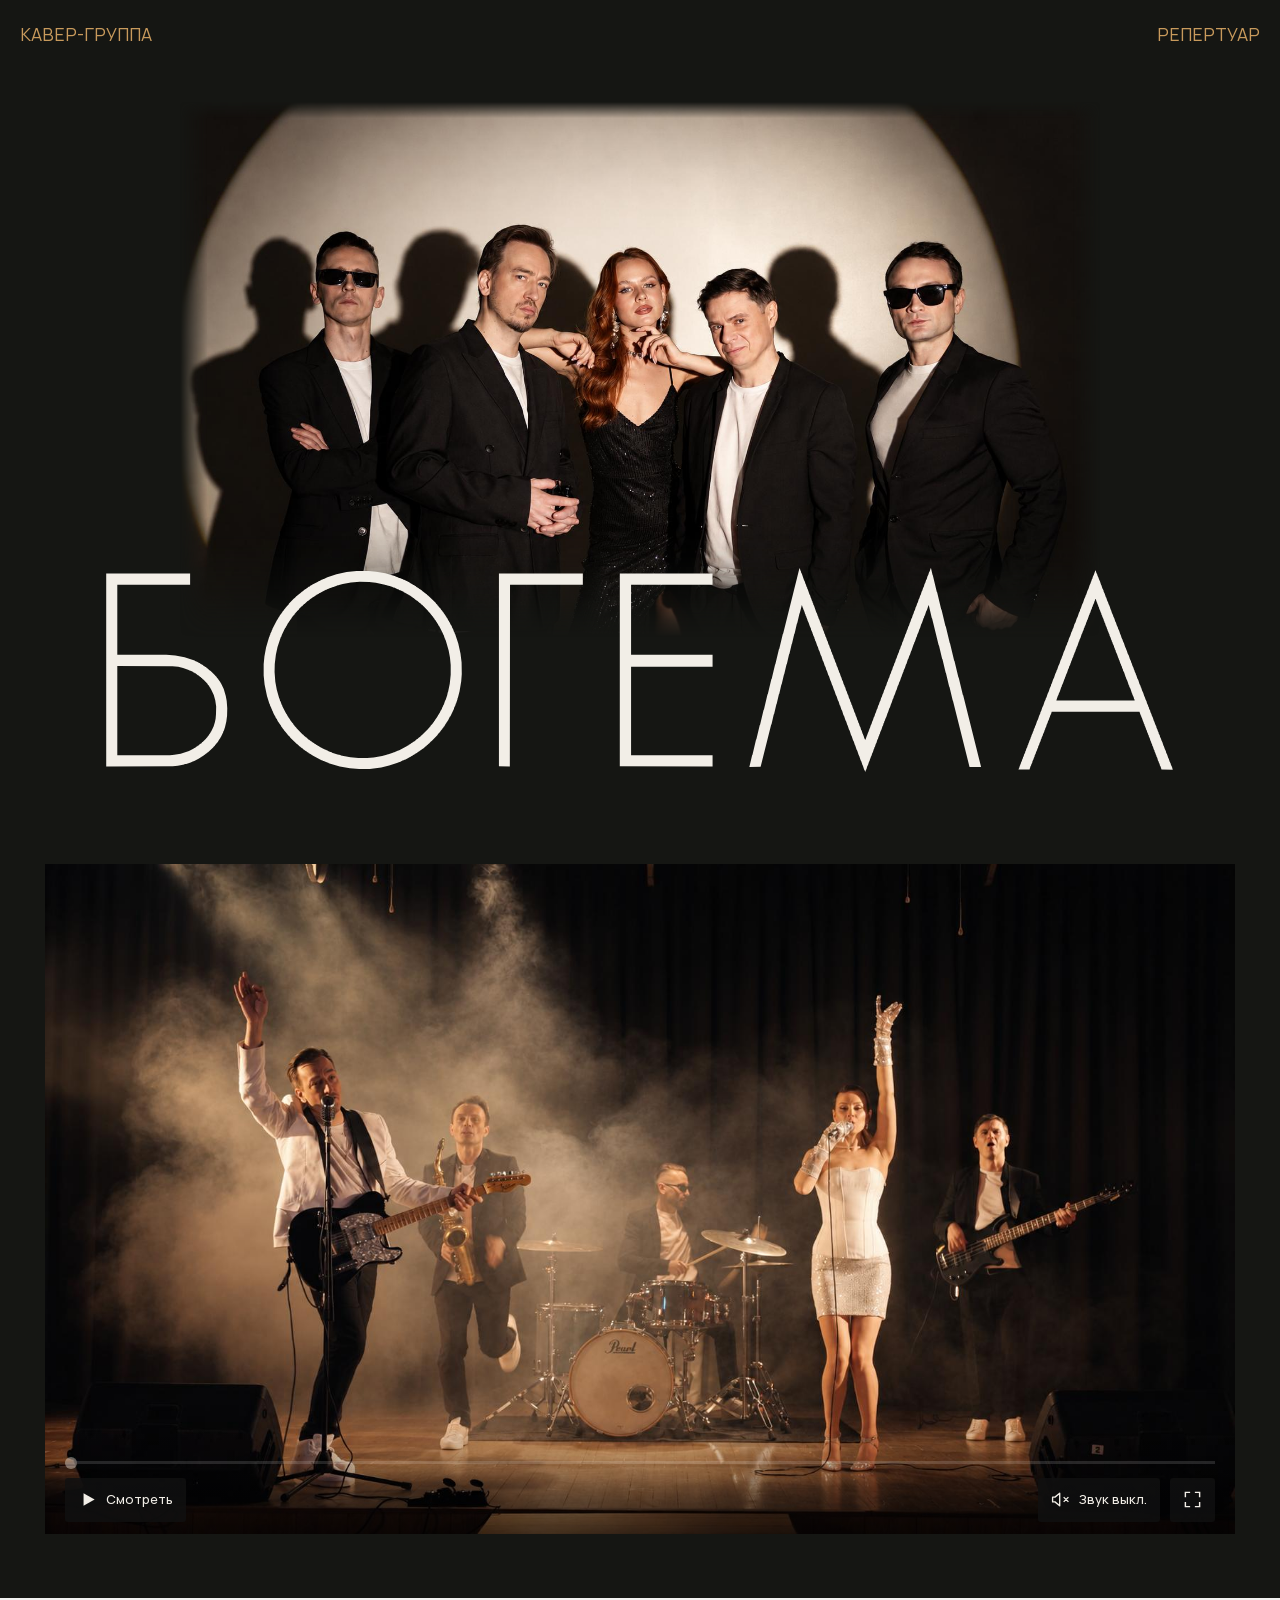
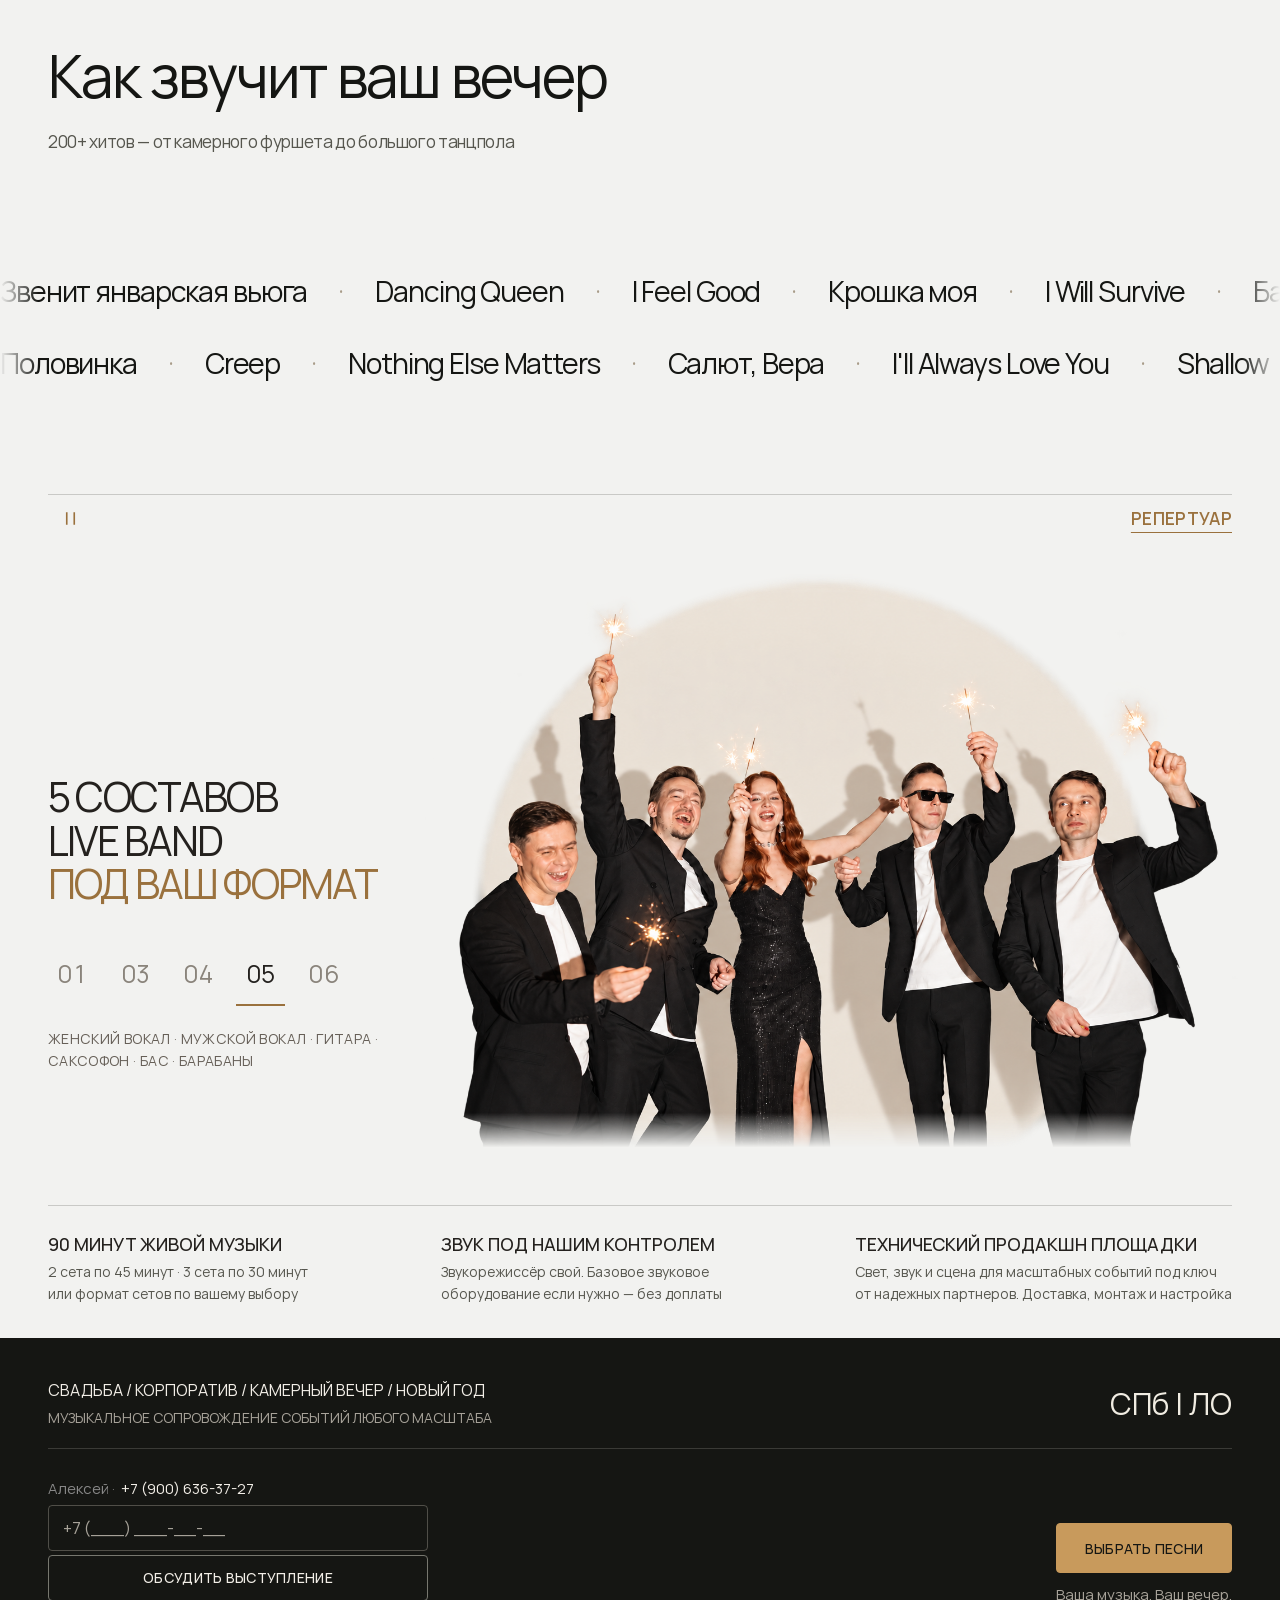
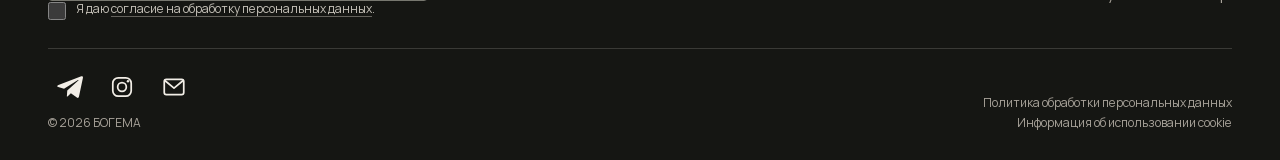
==== index.html @ 38627de9 "Publish supplied music-only song selection page Integrate the approved standalone HTML at /music-sel" ====
<!doctype html>
<html lang="ru">
<head>
  <meta charset="utf-8"><meta name="viewport" content="width=device-width, initial-scale=1">
  <meta name="color-scheme" content="dark light"><meta name="robots" content="noindex, nofollow">
  <meta name="theme-color" content="#101110">
  <title>Кавер-группа Богема</title>
  <meta name="description" content="Стильный саундтрек к вашему празднику, живой звук, яркий вокал и опытные музыканты">
  <link rel="canonical" href="https://dunshaar.github.io/demo_version_bogem/">
  <meta property="og:type" content="website">
  <meta property="og:site_name" content="Богема">
  <meta property="og:locale" content="ru_RU">
  <meta property="og:title" content="Кавер-группа Богема">
  <meta property="og:description" content="Стильный саундтрек к вашему празднику, живой звук, яркий вокал и опытные музыканты">
  <meta property="og:url" content="https://dunshaar.github.io/demo_version_bogem/">
  <meta property="og:image" content="https://dunshaar.github.io/demo_version_bogem/assets/share-bogema-v1.jpg">
  <meta property="og:image:secure_url" content="https://dunshaar.github.io/demo_version_bogem/assets/share-bogema-v1.jpg">
  <meta property="og:image:type" content="image/jpeg">
  <meta property="og:image:width" content="1200">
  <meta property="og:image:height" content="630">
  <meta property="og:image:alt" content="Пять музыкантов кавер-группы Богема и логотип группы">
  <meta name="twitter:card" content="summary_large_image">
  <meta name="twitter:title" content="Кавер-группа Богема">
  <meta name="twitter:description" content="Стильный саундтрек к вашему празднику, живой звук, яркий вокал и опытные музыканты">
  <meta name="twitter:image" content="https://dunshaar.github.io/demo_version_bogem/assets/share-bogema-v1.jpg">
  <meta name="twitter:image:alt" content="Пять музыкантов кавер-группы Богема и логотип группы">
  <link rel="icon" href="assets/favicon.svg" type="image/svg+xml">
  <link rel="stylesheet" href="assets/fonts/fonts.css"><link rel="stylesheet" href="styles.css?v=20261017-hero-cleanup"><link rel="stylesheet" href="forms.css?v=20261013-framer1">
  <link rel="stylesheet" href="player.css"><link rel="stylesheet" href="motion.css?v=20261013-framer1">
  <script src="repertoire-ribbons.js?v=20261015-final-visual" type="module"></script>
  <script src="motion.js?v=20261011-nav3" defer></script><script src="player.js" defer></script><script src="app.js?v=20261014-editorial3" type="module"></script><script src="callback-form.js?v=20261017-finishing-v6" type="module"></script>
<link rel="stylesheet" href="design-forms.css?v=20261015-type-v5">
<link rel="stylesheet" href="hero-desktop.css?v=20261019-footer-copy-v12">
<link rel="stylesheet" href="promo-video.css?v=20261015-visual-v6">
<script src="promo-video.js?v=20261015-manual-v4" defer></script>
<link rel="stylesheet" href="repertoire-teaser.css?v=20261017-finishing-v7">
<link rel="stylesheet" href="lineups.css?v=20261017-finishing-v7">
<link rel="stylesheet" href="footer-booking.css?v=20261022-music-selection-v1">
</head>
<body class="home-page">
<a class="skip" href="#main">К содержанию</a>
<header class="site-header">
  <a class="brand" href="./" aria-label="Богема, главная"><img src="assets/logo.svg" width="5776" height="1824" alt="Богема"></a>
  <nav class="site-nav" aria-label="Разделы сайта"><a href="#promo">Промо</a><a href="#formats">Составы</a><a href="#repertoire">Репертуар</a><a href="#details">Организация</a><a href="#contact">Контакты</a></nav>
  <a class="button header-request" href="#request-form" aria-label="Обсудить выступление"><span class="header-request-full">Обсудить выступление</span><span class="header-request-short" aria-hidden="true">Заявка</span></a>
  <button type="button" class="menu-button" aria-label="Открыть меню" aria-controls="menu-dialog" aria-expanded="false"><span class="menu-button-label">Разделы</span><span class="menu-glyph" aria-hidden="true"><i></i><i></i></span></button>
  <nav class="desktop-hero-nav" aria-label="Основная навигация"><a class="hero-contact-link" href="#contact">КАВЕР-ГРУППА</a><a class="hero-evening-link" href="repertoire/">РЕПЕРТУАР</a></nav>
</header>
<main id="main">
  <section class="hero" aria-labelledby="hero-title">
    <picture class="hero-image"><img src="assets/hero-editorial-20261014.jpg" width="1643" height="957" alt="Пять музыкантов кавер-группы Богема" fetchpriority="high"></picture>
    <h1 id="hero-title" class="hero-wordmark"><span class="visually-hidden">БОГЕМА</span><svg viewBox="-1 0 5776 1104" aria-hidden="true" focusable="false"><use href="assets/hero-wordmark.svg#wordmark"/></svg></h1>
  </section>
  <section id="promo" class="promo-section" aria-label="Промо кавер-группы Богема">
    <div class="promo-inline" data-promo-player role="group" aria-label="Видеоплеер промо" tabindex="0">
      <video data-src="assets/promo.mp4" poster="assets/poster-promo-stage-20261021.jpg" width="1280" height="720" muted playsinline preload="none" aria-label="Проморолик кавер-группы Богема"></video>
      <img class="promo-poster" alt="" aria-hidden="true" hidden>
      <div class="promo-controls" hidden>
        <input class="promo-seek" type="range" min="0" max="1" value="0" step="0.1" disabled aria-label="Перемотка промо">
        <div class="promo-control-row">
          <button class="promo-play" type="button" aria-label="Воспроизвести промо"><svg class="promo-icon-play" viewBox="0 0 24 24" aria-hidden="true"><path d="m7 4 14 8-14 8Z" fill="currentColor"/></svg><svg class="promo-icon-pause" viewBox="0 0 24 24" aria-hidden="true"><path d="M7 5v14M17 5v14" stroke="currentColor" stroke-width="4"/></svg><span>Смотреть</span></button>
          <span class="promo-time" aria-hidden="true"></span>
          <button class="promo-sound" type="button" aria-label="Включить звук" aria-pressed="false"><svg class="promo-icon-muted" viewBox="0 0 24 24" fill="none" aria-hidden="true"><path d="m11 4-6 5H2v6h3l6 5V4Zm5 5 6 6m0-6-6 6" stroke="currentColor" stroke-width="1.7" stroke-linejoin="round"/></svg><svg class="promo-icon-sound" viewBox="0 0 24 24" fill="none" aria-hidden="true"><path d="m11 4-6 5H2v6h3l6 5V4ZM15 8a6 6 0 0 1 0 8m3-12a11 11 0 0 1 0 16" stroke="currentColor" stroke-width="1.7" stroke-linejoin="round"/></svg><span>Звук выкл.</span></button>
          <button class="promo-fullscreen" type="button" aria-label="На весь экран"><svg viewBox="0 0 24 24" fill="none" aria-hidden="true"><path d="M9 3H3v6m12-6h6v6M3 15v6h6m12-6v6h-6" stroke="currentColor" stroke-width="1.8"/></svg></button>
        </div>
      </div>
      <p class="promo-status" role="status" aria-live="polite"></p>
      <noscript><a href="assets/promo.mp4">Смотреть видео</a></noscript>
    </div>
  </section>
  <section id="repertoire" class="repertoire-teaser repertoire-ribbons" aria-labelledby="repertoire-title">
    <div class="wrap teaser-heading">
      <h2 id="repertoire-title">Как звучит ваш вечер</h2>
      <p class="teaser-subtitle">200+ хитов — от камерного фуршета до большого танцпола</p>
    </div>
    <div class="teaser-rows">
      <div class="repertoire-ribbon" data-direction="left" tabindex="0" role="region" aria-label="Песни из репертуара, строка 1">
        <div class="repertoire-ribbon-track"><ul class="repertoire-ribbon-sequence">
          <li class="repertoire-ribbon-title">Батарейка</li>
          <li class="repertoire-ribbon-title">It’s My Life</li>
          <li class="repertoire-ribbon-title">По барам</li>
          <li class="repertoire-ribbon-title">Dancing Queen</li>
          <li class="repertoire-ribbon-title">Крошка моя</li>
          <li class="repertoire-ribbon-title">Районы-кварталы</li>
          <li class="repertoire-ribbon-title">Highway to Hell</li>
          <li class="repertoire-ribbon-title">Царица</li>
          <li class="repertoire-ribbon-title">Тополиный пух</li>
          <li class="repertoire-ribbon-title">I Will Survive</li>
          <li class="repertoire-ribbon-title">Мама, я танцую</li>
          <li class="repertoire-ribbon-title">Billie Jean</li>
          <li class="repertoire-ribbon-title">Матушка</li>
          <li class="repertoire-ribbon-title">Get Lucky</li>
          <li class="repertoire-ribbon-title">Музыка нас связала</li>
          <li class="repertoire-ribbon-title">Улыбайся</li>
          <li class="repertoire-ribbon-title">Livin’ La Vida Loca</li>
          <li class="repertoire-ribbon-title">Седая ночь</li>
          <li class="repertoire-ribbon-title">Паруса</li>
          <li class="repertoire-ribbon-title">Let’s Get It Started</li>
          <li class="repertoire-ribbon-title">Звенит январская вьюга</li>
          <li class="repertoire-ribbon-title">La Bamba</li>
          <li class="repertoire-ribbon-title">Босая</li>
          <li class="repertoire-ribbon-title">Белые розы</li>
          <li class="repertoire-ribbon-title">I Feel Good</li>
          <li class="repertoire-ribbon-title">Хоп хэй ла-ла-лэй</li>
          <li class="repertoire-ribbon-title">Солнце Монако</li>
          <li class="repertoire-ribbon-title">Black or White</li>
          <li class="repertoire-ribbon-title">В Питере пить</li>
          <li class="repertoire-ribbon-title">Sweet Home Alabama</li>
          <li class="repertoire-ribbon-title">Beverly Hills</li>
          <li class="repertoire-ribbon-title">Солнышко</li>
          <li class="repertoire-ribbon-title">Sweet Dreams</li>
          <li class="repertoire-ribbon-title">Трава у дома</li>
          <li class="repertoire-ribbon-title">Держи</li>
          <li class="repertoire-ribbon-title">Smells Like Teen Spirit</li>
          <li class="repertoire-ribbon-title">WWW</li>
          <li class="repertoire-ribbon-title">Ночь</li>
          <li class="repertoire-ribbon-title">Pretty Woman</li>
          <li class="repertoire-ribbon-title">Shape of You</li>
          <li class="repertoire-ribbon-title">Zombie</li>
          <li class="repertoire-ribbon-title">Младший лейтенант</li>
          <li class="repertoire-ribbon-title">Люби меня, люби</li>
          <li class="repertoire-ribbon-title">Jingle Bell Rock</li>
        </ul></div>
      </div>
      <div class="repertoire-ribbon" data-direction="right" tabindex="0" role="region" aria-label="Песни из репертуара, строка 2">
        <div class="repertoire-ribbon-track"><ul class="repertoire-ribbon-sequence">
          <li class="repertoire-ribbon-title">Careless Whisper</li>
          <li class="repertoire-ribbon-title">На сиреневой Луне</li>
          <li class="repertoire-ribbon-title">Wicked Game</li>
          <li class="repertoire-ribbon-title">Nothing Else Matters</li>
          <li class="repertoire-ribbon-title">Englishman in New York</li>
          <li class="repertoire-ribbon-title">Остров</li>
          <li class="repertoire-ribbon-title">Hotel California</li>
          <li class="repertoire-ribbon-title">Лететь</li>
          <li class="repertoire-ribbon-title">Can’t Help Falling in Love</li>
          <li class="repertoire-ribbon-title">I Don’t Wanna Miss a Thing</li>
          <li class="repertoire-ribbon-title">Shallow</li>
          <li class="repertoire-ribbon-title">До скорой встречи</li>
          <li class="repertoire-ribbon-title">Дорога в облака</li>
          <li class="repertoire-ribbon-title">Зима в сердце</li>
          <li class="repertoire-ribbon-title">I'll Always Love You</li>
          <li class="repertoire-ribbon-title">Creep</li>
          <li class="repertoire-ribbon-title">Don't Cry</li>
          <li class="repertoire-ribbon-title">Cryin'</li>
          <li class="repertoire-ribbon-title">Kiss Me</li>
          <li class="repertoire-ribbon-title">Sway</li>
          <li class="repertoire-ribbon-title">Just the Two of Us</li>
          <li class="repertoire-ribbon-title">Change the World</li>
          <li class="repertoire-ribbon-title">Perfect</li>
          <li class="repertoire-ribbon-title">Моё сердце</li>
          <li class="repertoire-ribbon-title">Салют, Вера</li>
          <li class="repertoire-ribbon-title">Половина сердца</li>
          <li class="repertoire-ribbon-title">Я это ты</li>
          <li class="repertoire-ribbon-title">Город, которого нет</li>
          <li class="repertoire-ribbon-title">Половинка</li>
        </ul></div>
      </div>
    </div>
    <div class="wrap teaser-footer">
      <div class="teaser-link-row"><button class="teaser-pause" type="button" data-ribbons-pause aria-label="Приостановить движение строк" aria-pressed="false" hidden><svg class="teaser-icon-pause" viewBox="0 0 12 12" aria-hidden="true"><path d="M3 1v10M9 1v10" stroke="currentColor" stroke-width="1.3"/></svg><svg class="teaser-icon-play" viewBox="0 0 12 12" aria-hidden="true"><path d="m2 1 9 5-9 5Z" fill="currentColor"/></svg></button><a href="repertoire/" class="teaser-link">РЕПЕРТУАР</a></div>
    </div>
  </section>
  <section id="formats" class="formats-section section wrap" aria-labelledby="formats-title">
    <div class="lineups-editorial">
      <div class="lineups-copy">
        <h2 id="formats-title"><span>5 СОСТАВОВ</span><span>LIVE BAND</span><span>ПОД ВАШ ФОРМАТ</span></h2>
        <fieldset class="lineups-selector">
          <legend class="lineups-sr-only">Количество музыкантов</legend>
          <div class="lineups-options">
              <label class="lineup-choice"><input type="radio" name="musician-count" value="01" aria-label="1 музыкант" aria-describedby="lineup-description-01"><span>01</span></label>
              <label class="lineup-choice"><input type="radio" name="musician-count" value="03" aria-label="3 музыканта" aria-describedby="lineup-description-03"><span>03</span></label>
              <label class="lineup-choice"><input type="radio" name="musician-count" value="04" aria-label="4 музыканта" aria-describedby="lineup-description-04"><span>04</span></label>
              <label class="lineup-choice"><input type="radio" name="musician-count" value="05" aria-label="5 музыкантов" aria-describedby="lineup-description-05" checked><span>05</span></label>
              <label class="lineup-choice"><input type="radio" name="musician-count" value="06" aria-label="6 музыкантов" aria-describedby="lineup-description-06"><span>06</span></label>
          </div>
          <div class="lineups-description">
            <p id="lineup-description-01" data-lineup-description="01">МУЖСКОЙ ВОКАЛ · ГИТАРА</p>
            <p id="lineup-description-03" data-lineup-description="03">ЖЕНСКИЙ ВОКАЛ · МУЖСКОЙ ВОКАЛ · ГИТАРА · БАРАБАНЫ</p>
            <p id="lineup-description-04" data-lineup-description="04">ЖЕНСКИЙ ВОКАЛ · МУЖСКОЙ ВОКАЛ · ГИТАРА · БАС · БАРАБАНЫ</p>
            <p id="lineup-description-05" data-lineup-description="05">ЖЕНСКИЙ ВОКАЛ · МУЖСКОЙ ВОКАЛ · ГИТАРА · САКСОФОН · БАС · БАРАБАНЫ</p>
            <p id="lineup-description-06" data-lineup-description="06">ЖЕНСКИЙ ВОКАЛ · МУЖСКОЙ ВОКАЛ · ГИТАРА · САКСОФОН · КЛАВИШНЫЕ · БАС · БАРАБАНЫ</p>
          </div>
        </fieldset>
      </div>
      <figure class="lineups-photo"><img src="assets/lineups-sparklers-transparent-20261015.webp" width="1536" height="1024" alt="Пять музыкантов Богемы с бенгальскими огнями" loading="lazy" decoding="async"></figure>
    </div>
  </section>
  <section id="details" class="performance-summary" aria-label="Об организации выступления">
    <div class="wrap">
      <div class="performance-summary-grid">
        <div class="performance-summary-item"><h3>90 МИНУТ ЖИВОЙ МУЗЫКИ</h3><p><span class="performance-summary-line">2 сета по 45 минут · 3 сета по 30 минут</span> <span class="performance-summary-line">или формат сетов по вашему выбору</span></p></div>
        <div class="performance-summary-item"><h3>ЗВУК ПОД НАШИМ КОНТРОЛЕМ</h3><p><span class="performance-summary-line">Звукорежиссёр свой. Базовое звуковое</span> <span class="performance-summary-line">оборудование если нужно — без доплаты</span></p></div>
        <div class="performance-summary-item"><h3>ТЕХНИЧЕСКИЙ ПРОДАКШН ПЛОЩАДКИ</h3><p><span class="performance-summary-line">Свет, звук и сцена для масштабных событий под ключ</span> <span class="performance-summary-line">от надежных партнеров. Доставка, монтаж и настройка</span></p></div>
      </div>
    </div>
  </section>
</main>
<footer class="booking-footer" aria-label="Организация выступления и контакты">
  <div class="wrap">
    <div class="booking-events">
      <div class="booking-event-copy">
        <p class="booking-event-list"><span>СВАДЬБА</span> / <span>КОРПОРАТИВ</span> / <span>КАМЕРНЫЙ ВЕЧЕР</span> / <span>НОВЫЙ ГОД</span></p>
        <p class="booking-event-subtitle">МУЗЫКАЛЬНОЕ СОПРОВОЖДЕНИЕ СОБЫТИЙ ЛЮБОГО МАСШТАБА</p>
      </div>
      <p class="booking-region">СПб | ЛО</p>
    </div>
    <div id="contact" class="booking-contact" role="region" aria-label="Контакты группы Богема">
      <div class="booking-addresses">
        <address>
          <a href="tel:+79006363727"><span class="booking-contact-label">Алексей ·</span> <span class="booking-contact-value">+7 (900) 636-37-27</span></a>
        </address>
        <!-- No delivery endpoint or approved legal documents are configured.
             method=dialog and type=button prevent accidental native transmission. -->
        <form id="request-form" class="callback-form" method="dialog" novalidate aria-label="Заявка на обратный звонок">
          <div class="callback-field">
            <input id="callback-phone" aria-label="Номер телефона" name="phone" type="tel" inputmode="tel" autocomplete="tel" placeholder="+7 (___) ___-__-__" maxlength="50" required aria-describedby="callback-phone-error">
            <p class="callback-error" id="callback-phone-error" hidden></p>
          </div>
          <button class="booking-action booking-action-secondary" type="button" data-callback-submit>ОБСУДИТЬ ВЫСТУПЛЕНИЕ</button>
          <div class="callback-consent">
            <label for="callback-consent"><input id="callback-consent" name="consent" type="checkbox" required aria-describedby="callback-consent-error"><span>Я даю <span class="booking-document-unavailable" aria-disabled="true">согласие на обработку персональных данных</span>.</span></label>
            <p class="callback-error" id="callback-consent-error" hidden></p>
          </div>
          <p class="callback-status" id="callback-status" role="status" aria-live="polite" tabindex="-1" hidden></p>
        </form>
      </div>
      <div class="booking-actions">
        <a id="evening-builder-cta" class="booking-action" href="music-selection/">ВЫБРАТЬ ПЕСНИ</a>
        <div class="booking-action-copy">
          <p>Ваша музыка. Ваш вечер.</p>
        </div>
      </div>
    </div>
    <div class="booking-legal">
      <div class="booking-social-group">
      <nav class="booking-socials" aria-label="Социальные сети и почта группы">
        <a href="https://t.me/DonSe6astian" target="_blank" rel="noopener noreferrer" aria-label="Написать в Telegram" title="Telegram"><svg viewBox="0 0 24 24" aria-hidden="true" focusable="false"><path fill="currentColor" d="m23.91 3.79-3.61 17.05c-.27 1.21-.98 1.51-1.98.94l-5.5-4.05-2.65 2.55c-.29.29-.53.53-1.09.53l.39-5.61 10.21-9.23c.44-.39-.1-.61-.68-.22L6.49 13.65 1.1 11.97c-1.17-.37-1.19-1.17.24-1.73l21.07-8.12c.97-.36 1.82.23 1.5 1.67Z"/></svg></a>
        <a href="https://www.instagram.com/bogema_cover/" target="_blank" rel="noopener noreferrer" aria-label="Богема в Instagram" title="Instagram"><svg viewBox="0 0 24 24" aria-hidden="true" focusable="false"><g fill="none" stroke="currentColor" stroke-width="1.6"><rect x="3.5" y="3.5" width="17" height="17" rx="5"/><circle cx="12" cy="12" r="4"/></g><circle cx="17.5" cy="6.7" r="1.1" fill="currentColor"/></svg></a>
        <a href="mailto:bogemaband@inbox.ru" aria-label="Написать на bogemaband@inbox.ru" title="Электронная почта"><svg viewBox="0 0 24 24" fill="none" stroke="currentColor" stroke-width="1.6" stroke-linecap="round" stroke-linejoin="round" aria-hidden="true" focusable="false"><rect x="3" y="5" width="18" height="14" rx="2"/><path d="m3.5 6 8.5 7 8.5-7"/></svg></a>
      </nav>
        <p class="booking-copyright">© 2026 БОГЕМА</p>
      </div>
      <div class="booking-documents" aria-label="Документы ещё не опубликованы">
        <span aria-disabled="true">Политика обработки персональных данных</span>
        <span aria-disabled="true">Информация об использовании cookie</span>
      </div>
    </div>
  </div>
</footer>
<div id="menu-dialog" role="dialog" hidden class="menu-dialog" aria-labelledby="menu-title"><div class="menu-heading"><span id="menu-title">Разделы сайта</span><button class="close-button" type="button" data-close aria-label="Закрыть меню">×</button></div><nav aria-label="Разделы сайта"><a href="#promo"><span aria-hidden="true">01</span>Промо</a><a href="#formats"><span aria-hidden="true">02</span>Составы</a><a href="#repertoire"><span aria-hidden="true">03</span>Репертуар</a><a href="#details"><span aria-hidden="true">04</span>Организация</a><a href="#contact"><span aria-hidden="true">05</span>Контакты</a></nav></div>
<dialog id="video-dialog" class="video-dialog" aria-labelledby="video-title"><div class="modal-head"><h2 id="video-title">Промо</h2><button class="close-button" type="button" data-close aria-label="Закрыть видео"><svg viewBox="0 0 24 24" fill="none" aria-hidden="true"><path d="m6 6 12 12M18 6 6 18" stroke="currentColor" stroke-width="1.5"/></svg></button></div><div class="bp-player"><video controls controlslist="nodownload noplaybackrate noremoteplayback" disablepictureinpicture disableremoteplayback playsinline preload="none"></video>
<div class="bp-controls" hidden>
<input class="bp-seek" type="range" min="0" max="1" value="0" step="0.1" disabled aria-label="Перемотка видео">
<div class="bp-bottom">
<button class="bp-play" type="button" aria-label="Воспроизвести" title="Воспроизвести"><svg class="bp-icon-play" viewBox="0 0 24 24" aria-hidden="true"><path d="m7 4 14 8-14 8Z" fill="currentColor"/></svg><svg class="bp-icon-pause" viewBox="0 0 24 24" aria-hidden="true" hidden><path d="M7 5v14M17 5v14" stroke="currentColor" stroke-width="4"/></svg></button>
<span class="bp-time">0:00 / 0:00</span><span class="bp-spacer"></span>
<button class="bp-mute" type="button" aria-label="Выключить звук" aria-pressed="false" title="Выключить звук"><svg class="bp-icon-sound" viewBox="0 0 24 24" fill="none" aria-hidden="true"><path d="m11 4-6 5H2v6h3l6 5V4ZM15 8a6 6 0 0 1 0 8m3-12a11 11 0 0 1 0 16" stroke="currentColor" stroke-width="1.7" stroke-linejoin="round"/></svg><svg class="bp-icon-muted" viewBox="0 0 24 24" fill="none" aria-hidden="true" hidden><path d="m11 4-6 5H2v6h3l6 5V4Zm5 5 6 6m0-6-6 6" stroke="currentColor" stroke-width="1.7" stroke-linejoin="round"/></svg></button>
<input class="bp-volume" type="range" min="0" max="1" value="1" step="0.05" aria-label="Громкость">
<button class="bp-fullscreen" type="button" aria-label="На весь экран" title="На весь экран"><svg viewBox="0 0 24 24" fill="none" aria-hidden="true"><path d="M9 3H3v6m12-6h6v6M3 15v6h6m12-6v6h-6" stroke="currentColor" stroke-width="1.8"/></svg></button>
</div><p class="bp-status" role="status" aria-live="polite"></p></div></div><div class="video-error" id="video-error" role="status" hidden><p>Видео не удалось загрузить<br> Повторите попытку или откройте файл отдельно</p><a class="video-fallback" href="assets/promo.mp4" target="_blank" rel="noopener">Открыть видео отдельно ↗</a></div></dialog>

</body>
</html>
---- assets/fonts/fonts.css ----
/* Self-hosted fonts used by the owner’s Framer design. */
@font-face {
  font-family: 'Spectral';
  font-style: italic;
  font-weight: 400;
  font-display: swap;
  src: url(spectral-400-1.woff2) format('woff2');
  unicode-range: U+0460-052F, U+1C80-1C8A, U+20B4, U+2DE0-2DFF, U+A640-A69F, U+FE2E-FE2F;
}
@font-face {
  font-family: 'Spectral';
  font-style: italic;
  font-weight: 400;
  font-display: swap;
  src: url(spectral-400-2.woff2) format('woff2');
  unicode-range: U+0301, U+0400-045F, U+0490-0491, U+04B0-04B1, U+2116;
}
@font-face {
  font-family: 'Spectral';
  font-style: italic;
  font-weight: 400;
  font-display: swap;
  src: url(spectral-400-3.woff2) format('woff2');
  unicode-range: U+0102-0103, U+0110-0111, U+0128-0129, U+0168-0169, U+01A0-01A1, U+01AF-01B0, U+0300-0301, U+0303-0304, U+0308-0309, U+0323, U+0329, U+1EA0-1EF9, U+20AB;
}
@font-face {
  font-family: 'Spectral';
  font-style: italic;
  font-weight: 400;
  font-display: swap;
  src: url(spectral-400-4.woff2) format('woff2');
  unicode-range: U+0100-02BA, U+02BD-02C5, U+02C7-02CC, U+02CE-02D7, U+02DD-02FF, U+0304, U+0308, U+0329, U+1D00-1DBF, U+1E00-1E9F, U+1EF2-1EFF, U+2020, U+20A0-20AB, U+20AD-20C4, U+2113, U+2C60-2C7F, U+A720-A7FF;
}
@font-face {
  font-family: 'Spectral';
  font-style: italic;
  font-weight: 400;
  font-display: swap;
  src: url(spectral-400-5.woff2) format('woff2');
  unicode-range: U+0000-00FF, U+0131, U+0152-0153, U+02BB-02BC, U+02C6, U+02DA, U+02DC, U+0304, U+0308, U+0329, U+2000-206F, U+20AC, U+2122, U+2191, U+2193, U+2212, U+2215, U+FEFF, U+FFFD;
}
@font-face { font-family: "Manrope"; src: url("manrope-500-6.woff2"); font-display: swap; font-style: normal; font-weight: 500 }
@font-face { font-family: "Manrope"; src: url("manrope-700-7.woff2"); font-display: swap; font-style: normal; font-weight: 700 }
@font-face { font-family: "Manrope"; src: url("manrope-400-8.woff2"); font-display: swap; font-style: normal; font-weight: 400 }
@font-face { font-family: "Manrope"; src: url("manrope-800-9.woff2"); font-display: swap; font-style: normal; font-weight: 800 }
@font-face { font-family: "Manrope"; src: url("manrope-600-10.woff2"); font-display: swap; font-style: normal; font-weight: 600 }
---- styles.css ----
@charset "UTF-8";
/* Shared neutral type system, using the approved Hero interface family.
   Hero sizes, artwork and the existing mobile tagline remain independent. */
:root{
  --surface-dark:#151613;
  --surface-light:#f2f2f0;
  --accent-brass:#c89a5c;
  --accent-brass-deep:#9a713d;
  --font-sans:Manrope,Arial,Helvetica,sans-serif;
  --weight-regular:400;
  --weight-medium:500;
  --type-section-title:clamp(42px,4.6vw,72px);
  --type-section-copy:clamp(17px,1.35vw,23px);
  --type-song:clamp(24px,2.5vw,38px);
  --type-repertoire-link:calc(var(--type-song) * .75);
  --leading-title:1.1;
  --leading-copy:1.4;
  --tracking-title:-.03em;
  --tracking-copy:-.02em;
  --tracking-link:.02em;
}
@media(max-width:809px){:root{--type-section-title:clamp(34px,4.8vw,42px)}}
:root{--bg:#101110;--surface:#1b1d19;--ink:#f0ece2;--muted:#97988e;--gold:#c6b79b;--line:#f0ece22b;--pad:48px;color-scheme:dark}
*{box-sizing:border-box}html{scroll-padding-top:110px}body{margin:0;background:var(--bg);color:var(--ink);font-family:var(--font-sans);font-size:16px;font-weight:400;line-height:1.6;letter-spacing:-.02em;-webkit-font-smoothing:antialiased}body.modal-open{overflow:hidden}button,input,select,textarea{font:inherit}button,a{-webkit-tap-highlight-color:transparent}button{cursor:pointer;color:inherit}a{color:inherit;text-decoration:none}img{display:block;max-width:100%;height:auto}svg{width:24px;height:24px;flex-shrink:0}p,h1,h2,h3,figure{margin:0}h1,h2,h3{font-weight:500}h2{font-size:64px;line-height:1.05;letter-spacing:-2px}button:focus-visible,a:focus-visible,summary:focus-visible,input:focus-visible,select:focus-visible,textarea:focus-visible,[role=tabpanel]:focus-visible{outline:2px solid var(--gold);outline-offset:5px}::selection{background:var(--gold);color:var(--bg)}[hidden]{display:none!important}.wrap{width:100%;max-width:1440px;margin-inline:auto;padding-inline:var(--pad)}.section{padding-block:100px}.eyebrow{display:block;color:var(--muted);font-size:11px;font-weight:500;line-height:1.4;letter-spacing:1.4px;text-transform:uppercase}.section-heading{display:grid;gap:40px;margin-bottom:40px}.serif-accent{font-family:var(--font-sans);font-style:normal;font-weight:400;letter-spacing:0;line-height:1.3}.skip{position:fixed;left:20px;top:-100px;z-index:100;padding:15px;background:var(--ink);color:var(--bg)}.skip:focus{top:15px}
.site-header{position:sticky;top:0;z-index:40;display:flex;align-items:center;gap:32px;padding:28px var(--pad);background:#101110fa;color:#f0ece2}.brand{font-size:22px;line-height:1;font-weight:800;letter-spacing:-1px;color:var(--gold);margin-right:auto}.brand img{width:128px;height:auto}.site-nav{display:flex;align-items:center;gap:24px;font-size:13px;letter-spacing:-.02em}.site-nav a{padding:10px 0}.site-nav a:hover{color:var(--gold)}.button{display:inline-flex;align-items:center;justify-content:center;gap:14px;min-height:48px;padding:14px 24px;border:1px solid currentColor;border-radius:40px;background:transparent;font-size:13px;font-weight:600;line-height:1.4;letter-spacing:0;text-align:center;transition:background-color .18s,color .18s,border-color .18s}.button:hover{background:var(--ink);color:var(--bg);border-color:var(--ink)}.header-request{min-height:36px;padding:10px 20px;border-color:var(--gold);font-size:12px;font-weight:500}.button-fill{background:var(--ink);color:var(--bg);border-color:var(--ink);padding:16px 26px}.button-fill:hover{background:var(--gold);border-color:var(--gold);color:var(--bg)}.menu-button{display:none}.scroll-progress{position:absolute;left:0;bottom:0;height:2px;width:100%;transform:scaleX(0);transform-origin:left;background:var(--gold);pointer-events:none}

.editorial-transition{padding-top:32px;padding-bottom:28px;text-align:right}.editorial-transition p{font-size:32px;font-weight:500;line-height:1.15;letter-spacing:-1px}.editorial-transition p span{margin-left:.15em}.promo-section{padding-bottom:24px}.promo-label{font-size:14px;font-weight:500;line-height:1.4;letter-spacing:1.5px;text-transform:uppercase;margin-bottom:20px}.promo-cover{position:relative;display:block;width:100%;padding:0;border:0;background:#161815;aspect-ratio:16/9;overflow:hidden}.promo-cover>img{width:100%;height:100%;object-fit:cover}.media-play{position:absolute;top:50%;left:50%;transform:translate(-50%,-50%);height:80px;width:80px;background:var(--ink);color:var(--bg);border-radius:50%;display:grid;place-items:center;z-index:1}.media-play svg{width:28px;height:28px}.video-duration{position:absolute;right:18px;bottom:16px;color:#fff;font-size:12px;font-variant-numeric:tabular-nums;padding:2px 7px;background:#1011109c;border-radius:3px}.live-recordings{margin-top:26px;border-bottom:1px solid var(--line);scroll-margin-top:100px}.live-recordings summary{display:flex;align-items:center;gap:24px;padding:18px 0;cursor:pointer;list-style:none;font-size:15px}.live-recordings summary::-webkit-details-marker{display:none}.live-summary-note{margin-left:auto;color:var(--muted);font-size:12px}.disclosure-icon{font-size:26px;font-weight:400;line-height:1}.live-recordings[open] .disclosure-icon{transform:rotate(45deg)}.recordings-grid{display:grid;grid-template-columns:repeat(3,minmax(0,1fr));gap:24px;padding:14px 0 30px}.live-card{display:block;width:100%;border:0;padding:0;background:none;text-align:left;min-width:0}.live-card-media{display:block;position:relative;background:#080908;aspect-ratio:16/10;overflow:hidden}.live-card-media img{width:100%;height:100%;object-fit:contain}.live-card .media-play{width:48px;height:48px}.live-card .media-play svg{width:19px;height:19px}.live-caption{display:block;padding-top:16px}.live-caption strong{display:block;font-size:18px;font-weight:500;letter-spacing:-.025em}.live-caption>span{display:block;color:var(--muted);font-size:12px;margin-top:3px}
.formats-section h2 span{white-space:nowrap}.lineup-showcase{display:grid;gap:32px}.lineup-options{display:flex;flex-wrap:wrap;gap:8px}.lineup-option{min-width:0}.lineup-view{display:inline-flex;align-items:center;gap:8px;padding:12px 16px;min-height:44px;border:1px solid transparent;background:transparent;border-radius:40px;font-weight:500;line-height:1.4}.lineup-number{font-size:14px}.lineup-label{font-size:12px}.lineup-view[aria-selected=true]{background:var(--ink);color:var(--bg)}.lineup-view:not([aria-selected=true]):hover{border-color:var(--line)}.lineup-detail{display:grid;grid-template-columns:minmax(0,1.5fr) minmax(0,1fr);align-items:center;gap:32px}.lineup-photo{aspect-ratio:1.5;background:#232521;overflow:hidden}.lineup-photo img{width:100%;height:100%;object-fit:cover;object-position:center 36%}.lineup-detail[data-viewed-lineup=trio] .lineup-photo img{object-position:center 28%}.lineup-detail-copy{display:grid;gap:20px}.lineup-detail-copy .eyebrow{font-size:12px;letter-spacing:2px;color:var(--gold)}.lineup-detail h3{font-size:32px;line-height:1.15;font-weight:500;letter-spacing:-.8px;overflow-wrap:break-word}.lineup-detail-copy>p{font-size:16px;line-height:1.6;max-width:440px}
.repertoire-teaser{background:var(--ink);color:var(--bg);color-scheme:light}.repertoire-copy{display:flex;align-items:flex-start;flex-direction:column;gap:40px}.repertoire-copy .eyebrow{color:#67695e}.repertoire-copy h2{max-width:900px}.repertoire-copy .serif-accent{font-size:32px}.teaser-description{max-width:620px}.repertoire-option:hover{background:var(--bg);color:var(--ink);border-color:var(--bg)}.details-section{display:grid;gap:32px}.details-lead{max-width:740px}.performance-details{display:grid;grid-template-columns:repeat(3,minmax(0,1fr));gap:40px;padding-top:30px;margin-top:10px;border-top:1px solid var(--line)}.performance-details h3{font-size:17px;font-weight:500;line-height:1.4;margin-bottom:12px}.performance-details p{font-size:14px;color:#b0b1a7;line-height:1.65}.performance-details br{display:none}
.booking-grid{display:grid;grid-template-columns:minmax(0,1fr) minmax(0,1fr);gap:64px;align-items:start}.contact-copy{display:grid;gap:24px}.contact-copy .serif-accent{font-size:36px;color:var(--gold)}.contact-copy>p:not(.serif-accent){max-width:480px}.contact-portrait{position:relative;width:100%;max-width:500px;aspect-ratio:1.65;overflow:hidden}.contact-portrait img{width:100%;height:100%;object-fit:cover;object-position:center 35%}.contact-portrait:after{content:"";position:absolute;inset:45% 0 0;background:linear-gradient(transparent,#000b);pointer-events:none}.contact-person{position:absolute;left:24px;bottom:20px;z-index:1;color:#fff}.contact-person strong{display:block;font-size:23px;font-weight:500;line-height:1.4}.contact-person span{font-size:12px}.contact-actions{display:flex;flex-wrap:wrap;gap:12px;padding-top:4px}.contact-addresses{display:flex;flex-wrap:wrap;gap:6px 24px;color:#b0b1a7;font-size:13px}.contact-addresses a:hover{color:var(--ink)}.contact-form-panel{min-width:0;scroll-margin-top:110px}
.site-footer{padding:32px var(--pad);display:flex;align-items:center;gap:24px;color:var(--muted);font-size:10px;line-height:1.6;letter-spacing:1.2px;text-transform:uppercase}.footer-brand{margin-right:auto}.site-footer p{font-size:10px}.footer-up{font-size:11px;letter-spacing:0;text-transform:none;padding:10px}.mobile-break{display:none}
.menu-dialog{position:fixed;top:90px;right:20px;padding:28px;border:1px solid var(--line);background:var(--bg);z-index:50}.menu-dialog nav{display:grid;gap:14px}.close-button{width:44px;height:44px;border:1px solid var(--line);display:grid;place-items:center;background:none;padding:10px;font-size:28px}.close-button:hover{background:#ffffff12}.video-dialog{inset:0;margin:auto;padding:28px;border:1px solid var(--line);background:#101110;color:#f0ece2;width:min(1160px,calc(100vw - 48px));max-width:none;max-height:calc(100dvh - 40px);overflow:auto;box-shadow:0 30px 100px #0008}.video-dialog::backdrop{background:#000c;backdrop-filter:blur(5px)}.modal-head{display:flex;justify-content:flex-end;align-items:center;gap:24px;margin-bottom:18px}.modal-head h2{position:absolute;width:1px;height:1px;overflow:hidden;clip-path:inset(50%)}.video-error{padding:24px;font-size:14px}.video-fallback{display:inline-block;padding:12px 0;text-decoration:underline}
@media(max-width:1199px){:root{--pad:32px}.section{padding-block:80px}h2{font-size:44px}.editorial-transition{padding-top:24px;padding-bottom:24px}.editorial-transition p{font-size:30px}.booking-grid{gap:40px}.lineup-label{font-size:11px}.lineup-view{padding:12px}.performance-details{gap:24px}.contact-actions .button{padding-inline:20px}}
@media(max-width:809px){:root{--pad:20px}.section{padding-block:64px}h2{font-size:34px;line-height:1.05;letter-spacing:-1.5px}.section-heading{gap:32px;margin-bottom:32px}.site-header{flex-wrap:wrap;gap:16px;padding:24px var(--pad);position:relative}.brand{flex:1}.site-nav{font-size:13px}.header-request{width:100%;min-height:42px}.editorial-transition{text-align:left;padding-top:20px;padding-bottom:24px}.editorial-transition p{font-size:26px;letter-spacing:-.5px}.promo-section{padding-bottom:16px}.promo-label{font-size:12px;letter-spacing:1px;margin-bottom:16px}.media-play{width:56px;height:56px}.media-play svg{width:20px;height:20px}.video-duration{font-size:10px;right:12px;bottom:10px}.live-recordings{margin-top:16px}.live-summary-note{display:none}.disclosure-icon{margin-left:auto}.recordings-grid{gap:24px;grid-template-columns:1fr}.live-card{display:grid;grid-template-columns:minmax(0,1fr) minmax(0,1fr);gap:18px;align-items:center}.live-caption{padding:0}.live-caption strong{font-size:17px}.live-card .media-play{width:38px;height:38px}.live-card .media-play svg{width:16px;height:16px}.lineup-label{display:none}.lineup-options{gap:8px}.lineup-view{min-width:46px;min-height:44px;padding:12px 16px}.lineup-detail{grid-template-columns:minmax(0,1fr);gap:28px}.lineup-detail-copy{gap:20px}.lineup-detail h3{font-size:32px}.lineup-photo{aspect-ratio:1.5}.formats-section h2 span{white-space:normal}.repertoire-copy{gap:32px}.repertoire-copy .serif-accent{font-size:32px}.teaser-description br{display:none}.performance-details{grid-template-columns:1fr;gap:28px;padding-top:28px}.details-lead br{display:none}.performance-details h3{font-size:18px}.performance-details p{max-width:520px}.booking-grid{grid-template-columns:1fr;gap:40px}.contact-copy .serif-accent{font-size:32px}.contact-copy>p:not(.serif-accent){max-width:480px}.contact-portrait{max-width:500px}.contact-person{left:20px;bottom:16px}.contact-actions .button{padding:14px 20px;min-height:48px}.contact-form-panel{scroll-margin-top:20px}.site-footer{flex-direction:column;align-items:flex-start;gap:24px}.footer-brand{margin:0}.site-footer p{line-height:1.9}.footer-up{padding:0;min-height:40px}.video-dialog{padding:14px;width:calc(100vw - 20px);max-height:calc(100dvh - 20px)}.modal-head{margin-bottom:12px}.close-button{width:40px;height:40px}.video-error{padding:16px}}
@media(max-width:359px){.lineup-view{padding:12px 14px;min-width:42px}.lineup-options{gap:6px}.lineup-detail h3{font-size:29px}.contact-actions{gap:10px}.contact-actions .button{font-size:12px;padding:14px 18px}.live-card{grid-template-columns:minmax(0,1.1fr) minmax(0,.9fr);gap:14px}}

/* Complete navigation, performance gallery and role-based lineup visuals. */
.visually-hidden{position:absolute;width:1px;height:1px;margin:-1px;padding:0;overflow:hidden;clip-path:inset(50%);white-space:nowrap;border:0}
.home-page .site-header{gap:24px}.home-page .site-nav{gap:20px;font-size:12px;white-space:nowrap}.home-page .header-request{white-space:nowrap}
.menu-button{align-items:center;justify-content:center;gap:12px;padding:10px 16px;min-height:44px;border:1px solid var(--line);border-radius:30px;background:transparent;color:var(--ink);font-size:12px}.menu-glyph{display:grid;gap:5px;width:17px}.menu-glyph i{display:block;height:1px;background:currentColor;transition:transform .18s}.menu-button[aria-expanded=true] .menu-glyph i:first-child{transform:translateY(3px) rotate(45deg)}.menu-button[aria-expanded=true] .menu-glyph i:last-child{transform:translateY(-3px) rotate(-45deg)}
.menu-dialog{top:calc(var(--menu-top,100px) + 8px);right:var(--pad);width:min(440px,calc(100vw - 40px));max-height:calc(100dvh - var(--menu-top,100px) - 24px);overflow:auto;border-radius:18px;padding:20px 24px 24px;background:#191b17;box-shadow:0 18px 60px #0006}.menu-heading{display:flex;align-items:center;justify-content:space-between;gap:20px;margin-bottom:16px}.menu-heading>span{font-size:11px;color:var(--muted);letter-spacing:1.2px;text-transform:uppercase}.menu-heading .close-button{border:0;border-radius:50%}.menu-dialog nav{grid-template-columns:1fr 1fr;gap:6px 24px}.menu-dialog nav a{display:flex;align-items:center;gap:10px;min-height:48px;padding:10px 0;border-bottom:1px solid var(--line);font-size:13px}.menu-dialog nav a>span{font-size:10px;color:var(--gold)}.menu-dialog nav a:hover{color:var(--gold)}
.lineup-ensemble{width:100%;min-width:0;display:grid;grid-template-columns:repeat(3,minmax(0,1fr));grid-template-rows:repeat(2,minmax(0,1fr));gap:6px;aspect-ratio:1.5;min-height:380px;background:#101110;border:1px solid var(--line);padding:6px}.lineup-ensemble[data-count="1"]{grid-template-columns:1fr;grid-template-rows:1fr}.lineup-ensemble[data-count="3"]{grid-template-rows:1fr}.lineup-ensemble[data-count="4"]{grid-template-columns:repeat(2,minmax(0,1fr))}.lineup-ensemble[data-count="5"] .lineup-member:first-child{grid-row:span 2}.lineup-member{position:relative;min-width:0;min-height:0;overflow:hidden;background:#23251f}.lineup-member img{width:100%;height:100%;object-fit:cover}.lineup-member:after{content:"";position:absolute;inset:45% 0 0;background:linear-gradient(transparent,#090b09e8);pointer-events:none}.lineup-member figcaption{position:absolute;inset:auto 14px 12px;z-index:1;color:#f8f5ed;font-size:11px;line-height:1.4;letter-spacing:0}.lineup-member[data-role=keys]{display:grid;place-items:center;background:radial-gradient(ellipse at 50% 20%,#45473a,#171914 80%)}.keyboard-illustration{width:90%;height:auto;max-height:80%;margin-bottom:15px}.lineup-difference{color:var(--gold);font-family:var(--font-sans);font-style:normal;font-size:22px!important;line-height:1.4!important;padding-top:20px;border-top:1px solid var(--line)}
@media(max-width:1199px){.home-page .site-nav{display:none}.home-page .menu-button{display:inline-flex;order:3}.home-page .header-request{margin-left:auto}.lineup-ensemble{min-height:360px}}
@media(max-width:809px){.home-page .site-header{position:sticky;top:0;gap:12px;padding-block:18px}.home-page .brand img{width:112px}.home-page .menu-button{order:2}.home-page .header-request{order:3;margin:0}.lineup-label{display:inline;font-size:11px}.lineup-number{display:none}.lineup-options{gap:8px}.lineup-view{padding:10px 14px}.lineup-ensemble{min-height:330px;aspect-ratio:1.2}.lineup-ensemble[data-count="1"]{min-height:0;aspect-ratio:1.5}.lineup-member figcaption{inset:auto 8px 10px;font-size:10px}.lineup-detail-copy{gap:16px}.menu-dialog{padding:16px 18px 20px}.menu-dialog nav{gap:4px 16px}.menu-dialog nav a{font-size:12px;gap:7px}.menu-heading{margin-bottom:8px}}
@media(prefers-reduced-motion:reduce){.menu-glyph i{transition:none}}

/* Live recordings: a landscape performance with two clear companion videos. */
.live-heading{display:flex;align-items:end;justify-content:space-between;gap:40px;margin-bottom:40px}.live-heading h2{margin-top:28px}.live-heading>p{font-size:14px;line-height:1.7;color:var(--muted);max-width:350px}.live-section .recordings-grid{grid-template-columns:minmax(0,1.5fr) minmax(0,1fr);grid-template-rows:repeat(2,minmax(0,1fr));gap:24px 36px;padding:0;align-items:stretch}.live-section .live-card{display:grid;grid-template-columns:clamp(104px,10.2vw,150px) minmax(0,1fr);gap:24px;align-items:center;border:1px solid var(--line);border-radius:8px;overflow:hidden;transition:border-color .2s,background .2s}.live-section .live-card:first-child{grid-row:span 2;display:flex;flex-direction:column;gap:0;align-items:stretch}.live-section .live-card-media{height:100%;aspect-ratio:auto;border-radius:0;min-height:0}.live-section .live-card-media img{position:absolute;inset:0;width:100%;height:100%;object-fit:cover;transition:transform .35s}.live-section .live-card:first-child .live-card-media{height:auto;aspect-ratio:16/9;flex:none}.live-section .live-caption{padding:22px 20px 22px 0;min-width:0}.live-section .live-card:first-child .live-caption{position:relative;flex:1;padding:22px 170px 22px 24px;display:flex;flex-direction:column;justify-content:center;min-height:98px}.live-section .live-caption strong{font-size:23px;line-height:1.2;font-weight:500}.live-section .live-description{font-size:12px;line-height:1.6;margin-top:8px;color:var(--muted)}.live-section .live-watch{display:flex;align-items:center;gap:10px;font-size:11px;color:var(--gold);margin-top:24px;line-height:1.4}.live-watch svg{width:18px;height:18px;flex:none}.live-section .live-card:first-child .live-watch{position:absolute;right:24px;top:50%;transform:translateY(-50%);margin:0}.live-section .video-duration{right:10px;bottom:10px;font-size:10px}.live-section .live-card:first-child .media-play{width:64px;height:64px}.live-section .live-card:first-child .media-play svg{width:23px;height:23px}.live-section .live-card:hover{background:#ffffff03;border-color:#c6b79b66}.live-section .live-card:hover img{transform:scale(1.025)}.live-section .live-card:focus-visible{outline:2px solid var(--gold);outline-offset:5px}
@media(max-width:1100px){.live-section .recordings-grid{gap:20px}.live-section .live-card{gap:18px;grid-template-columns:clamp(90px,10.2vw,130px) minmax(0,1fr)}.live-section .live-caption strong{font-size:20px}.live-section .live-caption{padding:18px 16px 18px 0}.live-section .live-card:first-child .live-caption{padding:20px;min-height:120px}.live-section .live-card:first-child .live-watch{position:static;transform:none;margin-top:14px}.live-section .live-watch{margin-top:16px}}
@media(max-width:900px){.live-heading{display:block;margin-bottom:32px}.live-heading h2{margin-top:24px}.live-heading>p{margin-top:20px;max-width:none}.live-section .recordings-grid{grid-template-columns:1fr;grid-template-rows:auto;gap:16px}.live-section .live-card:first-child{grid-row:auto}.live-section .live-card:not(:first-child){grid-template-columns:112px minmax(0,1fr);min-height:150px}.live-section .live-card:not(:first-child) .live-card-media{aspect-ratio:3/4}.live-section .live-card:first-child .live-caption{padding:22px 170px 22px 20px;min-height:100px}.live-section .live-card:first-child .live-watch{position:absolute;right:20px;transform:translateY(-50%);margin:0}.live-section .live-card .media-play{width:42px;height:42px}.live-section .live-card:first-child .media-play{width:56px;height:56px}}
@media(max-width:480px){.live-section .live-card:not(:first-child){grid-template-columns:94px minmax(0,1fr);gap:18px;min-height:132px}.live-section .live-card:first-child .live-caption{padding:20px;min-height:0}.live-section .live-card:first-child .live-watch{position:static;transform:none;margin-top:14px}.live-section .live-caption strong{font-size:20px}.live-section .live-caption{padding:16px 14px 16px 0}.live-section .live-description{font-size:11px;margin-top:6px}.live-section .live-watch{font-size:10px;margin-top:14px}}
@media(prefers-reduced-motion:reduce){.live-section .live-card,.live-section .live-card-media img{transition:none}.live-section .live-card:hover img{transform:none}}

/* Keep the mobile navigation available without covering a second row. */
.header-request-short{display:none}
@media(max-width:809px){.home-page .site-header{flex-wrap:nowrap;gap:8px;padding:10px 16px;min-height:64px}.home-page .brand{flex:1;min-width:0;margin-right:0}.home-page .brand img{width:92px}.home-page .menu-button{order:2;flex:none;gap:8px;padding:10px 12px;min-height:44px}.home-page .header-request{order:3;width:auto;flex:none;margin:0;min-height:44px;padding:10px 12px;font-size:11px}.home-page .header-request-full{display:none}.home-page .header-request-short{display:inline}}

/* Open lineups, a single repertoire, two opposing song ribbons. */
.home-page .promo-section{padding-top:32px}
.formats-layout{display:grid;grid-template-columns:minmax(0,1.18fr) minmax(0,1fr);gap:clamp(36px,5vw,72px);align-items:center}
.formats-portrait{min-width:0;overflow:hidden;background:#0b0c0b}
.formats-portrait img{display:block;width:100%;height:auto}
.formats-list{list-style:none;padding:0;margin:0;min-width:0}
.formats-list li{display:grid;grid-template-columns:46px minmax(0,1fr);gap:22px;padding:25px 0;border-top:1px solid var(--line)}
.formats-list li:last-child{border-bottom:1px solid var(--line)}
.format-index{color:var(--gold);font-family:var(--font-sans);font-size:35px;line-height:1.1;font-variant-numeric:tabular-nums;letter-spacing:-1px}
.formats-list h3{font-size:20px;line-height:1.3;letter-spacing:-.5px;margin:0 0 8px}
.formats-list p{color:#b0b1a7;font-size:13px;line-height:1.6;max-width:400px}
.repertoire-ribbons{overflow:hidden;padding-block:38px}
.repertoire-center{position:relative;padding-block:74px}
.repertoire-center .repertoire-copy{align-items:center;text-align:center;gap:28px;max-width:900px;margin:auto}
.repertoire-center h2{font-size:clamp(44px,6vw,80px);line-height:1.03;letter-spacing:-.055em}
.repertoire-center h2 span{font-family:var(--font-sans);font-weight:var(--weight-regular);font-style:normal;letter-spacing:-.045em}
.repertoire-center .serif-accent{font-size:26px}
.repertoire-center .teaser-description{font-size:15px;line-height:1.8;color:#626458}
.repertoire-center .repertoire-option{margin-top:8px;min-height:54px;padding-inline:28px}
.repertoire-option>span{font-size:19px;line-height:1}
.repertoire-ribbon{overflow:hidden;width:100%;border-block:1px solid #10111022;mask-image:linear-gradient(90deg,transparent,#000 5%,#000 95%,transparent)}
.repertoire-ribbon-track{display:flex;width:max-content;align-items:stretch;transform:translate3d(0,0,0)}
.repertoire-ribbon-song{position:relative;display:flex;flex-direction:column;justify-content:center;flex:none;min-width:280px;padding:24px 48px;white-space:nowrap}
.repertoire-ribbon-song::after{content:'✦';position:absolute;right:-5px;top:50%;transform:translateY(-50%);font-size:11px;color:#9d8862}
.repertoire-ribbon-song strong{font-weight:500;font-size:23px;line-height:1.35;letter-spacing:-.6px}
.repertoire-ribbon-song>span{font-size:11px;line-height:1.5;letter-spacing:.03em;color:#73766a;margin-top:5px}
@media(max-width:1100px){.formats-layout{grid-template-columns:minmax(0,1.05fr) minmax(0,1fr);gap:32px}.formats-list li{padding:20px 0;gap:16px}.formats-list h3{font-size:18px}}
@media(max-width:809px){
 .home-page .promo-section{padding-top:24px}
 .formats-layout{grid-template-columns:minmax(0,1fr);gap:28px}
 .formats-portrait{margin-inline:calc(-1 * var(--pad))}
 .formats-list li{padding:22px 0;grid-template-columns:40px minmax(0,1fr);gap:16px}
 .format-index{font-size:30px}.formats-list h3{font-size:19px}.formats-list p{font-size:13px}
 .repertoire-ribbons{padding-block:24px}
 .repertoire-center{padding-block:48px}
 .repertoire-center .repertoire-copy{gap:24px}
 .repertoire-center h2{font-size:clamp(39px,8.8vw,66px)}
 .repertoire-center .serif-accent{font-size:23px;max-width:310px}
 .repertoire-center .teaser-description{font-size:14px;max-width:350px}
 .repertoire-center .repertoire-option{min-height:50px;margin-top:0}
 .repertoire-ribbon-song{min-width:220px;padding:20px 32px}
 .repertoire-ribbon-song strong{font-size:20px}.repertoire-ribbon-song>span{font-size:10px}
}

/* Final visual system, scoped to the landing page; the song catalogue is independent. */
.home-page {--bg:var(--surface-dark)}
.home-page .site-header {background:var(--surface-dark)}
.home-page :is(#live,#details,#contact),.home-page .site-footer {background:var(--surface-dark)}
.home-page :is(#live,#details,#contact) {padding-block:clamp(64px,6.7vw,104px)}
.home-page :is(#live,#details,#contact) h2 {
  font-family:var(--font-sans);
  font-size:var(--type-section-title);
  font-weight:var(--weight-regular);
  line-height:var(--leading-title);
  letter-spacing:var(--tracking-title);
}
.home-page .contact-copy .serif-accent {font-size:var(--type-section-copy);line-height:var(--leading-copy);letter-spacing:var(--tracking-copy);color:var(--ink)}
.home-page :is(.details-lead,.live-heading>p,.contact-copy>p:not(.serif-accent)) {font-size:clamp(16px,1.2vw,18px);line-height:1.55;letter-spacing:var(--tracking-copy)}
.home-page .performance-details h3 {font-size:18px;font-weight:var(--weight-medium)}
.home-page .performance-details p {font-size:15px;line-height:1.6}
---- forms.css ----
/* Shared contact form, with a dedicated song-wishes mode on the repertoire page. */
.bf-form{width:100%;min-width:0;margin:0;color:var(--ink,#f5f0e7);scroll-margin-top:100px}
.bf-root,.bf-field{min-width:0}
.bf-root [hidden]{display:none!important}
.bf-heading{margin:0 0 1.3rem;font:normal clamp(1.5rem,2.1vw,2rem)/1.2 Georgia,serif;letter-spacing:-.02em}
.bf-fields{display:grid;grid-template-columns:minmax(0,1fr) minmax(0,1fr);gap:1rem 1.15rem}
.bf-field label{display:block;margin:0 0 .45rem;font-size:1rem;line-height:1.4;overflow-wrap:anywhere}
.bf-optional{color:var(--muted,#bdb6ab);font-size:.875em;white-space:normal}
.bf-field input,.bf-field select{display:block;width:100%;max-width:100%;min-width:0;min-height:48px;box-sizing:border-box;border:1px solid var(--line,#45413b);border-radius:3px;background:rgba(255,255,255,.035);color:var(--ink,#f5f0e7);padding:.78rem .85rem;font:inherit;font-size:1rem;line-height:1.4}
.bf-field input::placeholder{color:#b6b0a5;opacity:1}
.bf-field-date{max-width:100%}
.bf-field input[type=date]{appearance:none;-webkit-appearance:none;text-align:left}
.bf-field input[type=date]::-webkit-date-and-time-value{min-height:1.4em;text-align:left}
.bf-field input[type=date]::-webkit-datetime-edit{display:inline-flex;padding:0;max-width:100%}
.bf-field input[type=date]::-webkit-calendar-picker-indicator{opacity:.8;cursor:pointer}
.bf-field input:focus-visible,.bf-field select:focus-visible{outline:2px solid var(--gold,#cba878);outline-offset:-2px;border-color:var(--gold,#cba878)}
.bf-field [aria-invalid=true]{border-color:#ebb79e}
.bf-field-error{color:#ffc3a8;margin:.4rem 0 0;font-size:.875rem;line-height:1.5}
.bf-text-button{display:inline-flex;align-items:center;justify-content:center;min-height:44px;border:0;padding:.45rem .15rem;background:transparent;color:var(--gold,#cba878);font:inherit;font-size:.875rem;line-height:1.5;text-align:left;text-decoration:underline;text-decoration-thickness:1px;text-underline-offset:4px;cursor:pointer}
.bf-text-button:hover{color:var(--ink,#f5f0e7)}
.bf-attachment{margin-top:.8rem;padding-top:.35rem}
.bf-attachment-controls{display:flex;align-items:center;flex-wrap:wrap;gap:.1rem .9rem}
.bf-check{display:flex;align-items:center;gap:.65rem;min-height:44px;cursor:pointer;font-size:.94rem;line-height:1.5;flex:1 1 16rem}
.bf-check input{flex:none;width:21px;height:21px;margin:0;accent-color:var(--gold,#cba878)}
.bf-check span{overflow-wrap:anywhere}
.bf-selection-counts{color:#c7c1b7;font-size:.875rem;line-height:1.5;margin:.1rem 0 .4rem;padding-left:calc(21px + .65rem)}
.bf-selection-preview{margin:.6rem 0;max-height:24rem;overflow:auto;overscroll-behavior:contain;border-top:1px solid var(--line,#45413b);padding:.8rem 0}
.bf-selection-preview>.bf-text-button{margin-right:1rem}
.bf-selection-text{white-space:pre-wrap;overflow-wrap:anywhere;font:inherit;font-size:.9rem;line-height:1.65;color:var(--ink,#f5f0e7);margin:0}
.bf-storage-warning{color:#ffc3a8;font-size:.875rem;line-height:1.6;margin:.5rem 0}
.bf-exclusion{margin-top:1rem;border-left:2px solid var(--gold,#cba878);padding:.3rem 0 .3rem 1rem}
.bf-exclusion h4{margin:0;font:inherit;font-weight:600;line-height:1.5}
.bf-exclusion p{font-size:.94rem;line-height:1.6;color:#c7c1b7;margin:.5rem 0}
.bf-status{margin:1rem 0 .5rem;font-size:.94rem;line-height:1.55;color:var(--gold,#cba878)}
.bf-status:empty{display:none}
.bf-primary,.bf-secondary{display:inline-flex;align-items:center;justify-content:center;min-height:48px;max-width:100%;box-sizing:border-box;padding:.75rem 1.1rem;border:1px solid var(--line,#696050);border-radius:3px;background:transparent;color:var(--ink,#f5f0e7);font:inherit;font-size:1rem;line-height:1.4;cursor:pointer;text-align:center;text-decoration:none;overflow-wrap:anywhere;transition:background-color 180ms ease,border-color 180ms ease,color 180ms ease}
.bf-primary{width:100%;margin-top:1.15rem;border-color:var(--gold,#cba878);background:var(--gold,#cba878);color:var(--bg,#101012);font-weight:600}
.bf-primary:disabled{opacity:.55;cursor:default}
.bf-primary:not(:disabled):hover{background:#ddbd91;border-color:#ddbd91}
.bf-secondary:hover{border-color:var(--gold,#cba878)}
.bf-primary:focus-visible,.bf-secondary:focus-visible,.bf-text-button:focus-visible,.bf-check input:focus-visible,.bf-confirmation:focus-visible,.bf-exclusion:focus-visible{outline:2px solid var(--gold,#cba878);outline-offset:3px}
.bf-recovery{display:flex;flex-wrap:wrap;gap:.6rem}
.bf-confirmation{padding:1.2rem 0;border-top:1px solid var(--gold,#cba878)}
.bf-confirmation h3{margin:0;font:normal 1.8rem/1.3 Georgia,serif}
.bf-confirmation p{margin:.65rem 0 0;font-size:1rem;line-height:1.6;color:#c7c1b7}
.bf-new{margin-top:1rem}
.bf-request-id{font-size:.875rem;line-height:1.5;overflow-wrap:anywhere;color:#c7c1b7}
.bf-form [disabled]{cursor:default}
.bf-field [disabled]{opacity:.75}
@media(max-width:640px){.bf-fields{grid-template-columns:minmax(0,1fr);gap:1rem}.bf-field-date{grid-column:auto;max-width:none}.bf-primary{padding-inline:.8rem}.bf-check{flex-basis:100%}.bf-selection-counts{padding-left:0}}
@media(prefers-reduced-motion:reduce){.bf-primary,.bf-secondary{transition:none}}

.bf-field select{color-scheme:dark;appearance:auto;cursor:pointer}
.bf-field select option{background:#191917;color:#f5f0e7}
.bf-consent{margin-top:1.15rem;padding-top:.9rem;border-top:1px solid var(--line,#45413b)}
.bf-consent .bf-check{align-items:flex-start;font-size:.8125rem;line-height:1.6;color:#c7c1b7}
.bf-consent input{margin-top:.12rem}
.bf-consent input[aria-invalid=true]{outline:2px solid #ebb79e;outline-offset:2px}
.bf-consent .bf-field-error{padding-left:calc(21px + .65rem)}
.bf-attachment-required .bf-selection-counts{padding-left:0}
.bf-attachment-required .bf-text-button{font-size:.94rem}

/* Form controls use the same quiet gold hierarchy as the repertoire. */
.bf-field label{display:flex;flex-wrap:wrap;align-items:baseline;justify-content:space-between;gap:.25rem .7rem;font-size:.9375rem}
.bf-optional{font-size:.8rem}
.bf-field input,.bf-field select{min-height:54px;border-radius:6px;padding:.9rem 1rem;background:#ffffff04;transition:border-color 160ms ease,background-color 160ms ease}
.bf-field input:hover,.bf-field select:hover{border-color:#d1b78666;background:#ffffff07}
.bf-primary,.bf-secondary{min-height:50px;border-radius:6px;padding:.85rem 1.15rem;font-size:.9375rem;font-weight:500;letter-spacing:.005em}
.bf-primary{min-height:56px;gap:1rem;padding:1rem 1.3rem;background:#d1b786;border-color:#d1b786;box-shadow:inset 0 1px 0 #fff3;color:#1b1a16}
.bf-primary::after{content:"";width:15px;height:15px;flex:none;background:currentColor;clip-path:polygon(0 44%,74% 44%,43% 13%,52% 4%,100% 50%,52% 96%,43% 87%,74% 56%,0 56%);transition:transform 180ms ease}
.bf-primary:not(:disabled):hover{background:#e3cea6;border-color:#e3cea6}
.bf-primary:not(:disabled):hover::after{transform:translateX(3px)}
.bf-primary:disabled::after{opacity:.45}
.bf-secondary{background:#ffffff04;border-color:#d1b78655;color:var(--ink,#f5f0e7)}
.bf-secondary:hover{background:#d1b78612;border-color:var(--gold,#cba878)}
.bf-text-button{padding:.5rem .1rem;font-size:.875rem;text-decoration:none;border-bottom:1px solid #d1b78655}
.bf-text-button:hover{border-bottom-color:var(--gold,#cba878)}
.bf-attachment{margin-top:1.4rem;padding:1rem 1.05rem;border:1px solid var(--line,#45413b);border-radius:6px;background:#ffffff03}
.bf-attachment-controls{justify-content:space-between;gap:.6rem}
.bf-attachment-label{font-size:.9375rem;color:var(--ink,#f5f0e7)}
.bf-preview-selection{min-height:42px;padding:.55rem .85rem;font-size:.8125rem}
.bf-selection-counts{margin:.5rem 0 0;line-height:1.6}
.bf-selection-preview{padding-top:1rem}
.bf-confirmation{padding:1.4rem 0 .5rem}
@media(prefers-reduced-motion:reduce){.bf-field input,.bf-field select,.bf-primary::after{transition:none}}
---- player.css ----
.bp-player{width:100%;background:#080808;position:relative}
.bp-player video{display:block;width:100%;max-height:55svh;cursor:pointer}
.bp-controls{padding:12px 15px 4px;background:#171715}
.bp-controls button{display:grid;place-items:center;min-width:40px;min-height:40px;padding:9px;border:0;border-radius:3px;color:var(--ink);background:transparent}
.bp-controls button:hover{background:#ffffff12}.bp-controls svg{width:21px;height:21px;pointer-events:none}
.bp-controls [hidden]{display:none!important}
.bp-seek{--progress:0%;display:block;width:100%;height:24px;margin:0;cursor:pointer;appearance:none;-webkit-appearance:none;background:transparent;touch-action:pan-y}
.bp-seek::-webkit-slider-runnable-track{height:4px;border-radius:3px;background:linear-gradient(to right,var(--gold) 0 var(--progress),#66645c var(--progress) 100%)}
.bp-seek::-moz-range-track{height:4px;border-radius:3px;background:#66645c}.bp-seek::-moz-range-progress{height:4px;background:var(--gold)}
.bp-seek::-webkit-slider-thumb{appearance:none;-webkit-appearance:none;width:14px;height:14px;border-radius:50%;background:var(--ink);margin-top:-5px;box-shadow:0 0 0 3px #1115}
.bp-seek::-moz-range-thumb{width:14px;height:14px;border:0;border-radius:50%;background:var(--ink)}
.bp-seek:disabled{opacity:.35;cursor:wait}.bp-bottom{display:flex;align-items:center;gap:8px}.bp-time{font-size:12px;font-variant-numeric:tabular-nums;white-space:nowrap;color:#dedbd2}.bp-spacer{flex:1}
.bp-volume{width:78px;min-width:0;height:25px;accent-color:var(--gold);cursor:pointer;margin-inline:0 8px}
.bp-status{min-height:20px;line-height:1.5;font-size:11px;color:var(--muted);margin:0 5px;padding-bottom:4px}
.bp-player:fullscreen{display:flex;flex-direction:column;justify-content:center;background:#000;padding:15px;gap:0}
.bp-player:fullscreen video{max-height:calc(100dvh - 130px);flex:1;min-height:0;object-fit:contain}.bp-player:fullscreen .bp-controls{width:100%;max-width:1400px;margin-inline:auto;flex-shrink:0}
@media(max-width:600px){.bp-player video{max-height:53svh}.bp-controls{padding:8px 8px 2px}.bp-bottom{gap:3px}.bp-controls button{min-width:36px;min-height:38px;padding:8px}.bp-controls svg{width:19px;height:19px}.bp-time{font-size:11px}.bp-volume{display:none}.bp-status{font-size:10px;min-height:17px}.bp-player:fullscreen{padding:6px}.bp-player:fullscreen video{max-height:calc(100dvh - 112px)}}
---- motion.css ----
/* v5: short, optional motion; the document remains visible without this file. */
.scroll-progress{top:auto;bottom:0;height:2px;transition:none;z-index:1}
.button,.contact-action,.lineup-view,.repertoire-option,.close-button{transition:background-color 190ms ease,border-color 190ms ease,color 190ms ease}
.hero-actions .button>svg,.repertoire-option>svg,.live-caption svg{transition:transform 190ms ease}
.hero-actions .button:is(:hover,:focus-visible)>svg,.repertoire-option:is(:hover,:focus-visible)>svg,.live-card:is(:hover,:focus-visible) .live-caption svg{transform:translateX(4px)}
.promo-cover>img,.live-card-media img{transition:transform 260ms ease}
.promo-cover:is(:hover,:focus-visible)>img,.live-card:is(:hover,:focus-visible) .live-card-media img{transform:scale(1.025)}
.media-play{transition:background-color 190ms ease,box-shadow 190ms ease}
.promo-cover:is(:hover,:focus-visible) .media-play,.live-card:is(:hover,:focus-visible) .media-play{background:#fff8e9;box-shadow:0 0 0 12px #f1ebde20}
.lineup-chevron{transition:transform 220ms ease,color 190ms ease}
dialog[open]{animation:bogema-dialog-in 220ms ease-out}
dialog[open]::backdrop{animation:bogema-backdrop-in 220ms ease-out}
@keyframes bogema-dialog-in{from{opacity:.4;transform:translateY(8px)}to{opacity:1;transform:translateY(0)}}
@keyframes bogema-backdrop-in{from{opacity:0}to{opacity:1}}
@media(prefers-reduced-motion:reduce){
  html{scroll-behavior:auto!important}
  *,*::before,*::after{animation:none!important;transition:none!important}
  .promo-cover:is(:hover,:focus-visible)>img,.live-card:is(:hover,:focus-visible) .live-card-media img,.hero-actions .button:is(:hover,:focus-visible)>svg,.repertoire-option:is(:hover,:focus-visible)>svg,.live-card:is(:hover,:focus-visible) .live-caption svg{transform:none}
}
---- design-forms.css ----
/* Framer's quiet underlined fields, backed by the existing form behavior. */
.home-page .bf-heading{font-family:var(--font-sans);font-style:normal;position:absolute;width:1px;height:1px;overflow:hidden;clip-path:inset(50%)}
.home-page .bf-fields{display:grid;grid-template-columns:1fr;gap:24px}
.home-page .bf-field label{font-size:11px;font-weight:500;letter-spacing:1.4px;text-transform:uppercase;color:var(--muted);gap:4px 16px;margin-bottom:8px}
.home-page .bf-optional{font-size:11px;letter-spacing:0;text-transform:none}
.home-page .bf-field input,.home-page .bf-field select{border:0;border-bottom:1px solid #97988e88;border-radius:0 0 7px 7px;background:transparent;color:var(--ink);padding:12px 0;min-height:52px;font-size:16px}
.home-page .bf-field input::placeholder{color:#b7b8ae}.home-page .bf-field input:hover,.home-page .bf-field select:hover{border-color:var(--ink)}
.home-page .bf-field input:focus-visible,.home-page .bf-field select:focus-visible{outline:none;box-shadow:0 2px 0 var(--gold);border-color:var(--gold)}
.home-page .bf-field [aria-invalid=true]{border-color:#ecaaa0}
.home-page .bf-primary,.home-page .bf-secondary{width:auto;min-width:220px;max-width:100%;min-height:50px;border-radius:40px;font-size:13px;padding:15px 26px;background:var(--ink);color:var(--bg);border-color:var(--ink);box-shadow:none}
.home-page .bf-primary::after{display:none}.home-page .bf-primary:not(:disabled):hover,.home-page .bf-secondary:hover{background:var(--gold);border-color:var(--gold)}
.home-page .bf-consent{border:0;padding:0;margin-top:24px}.home-page .bf-consent .bf-check{color:#b8b9ae;font-size:12px;line-height:1.6;gap:12px}.home-page .bf-consent input{width:18px;height:18px;flex:none;accent-color:var(--gold)}
.home-page .bf-confirmation h3{font-family:var(--font-sans);font-style:normal;font-weight:var(--weight-regular);font-size:32px}.home-page .bf-confirmation p{color:var(--ink)}
---- hero-desktop.css ----
/* Approved Canva composition. V6 removes only 20–25 px above the desktop composition. */
.home-page{--hero-stage:min(100vw,1920px)}
.home-page .site-header{
  position:static;
  min-height:0;
  padding:calc(var(--hero-stage) * .009627) max(calc(var(--hero-stage) * .015644),calc((100vw - 1860px) / 2));
  gap:0;
  border:0;
  background:var(--surface-dark);
  color:#f2eee7;
  box-shadow:none;
}
.home-page .site-header :is(.brand,.site-nav,.header-request,.menu-button,.scroll-progress){display:none}
.home-page .desktop-hero-nav{
  display:flex;align-items:center;justify-content:space-between;gap:20px;width:100%;
  min-height:clamp(44px,2.359vw,45.29px);
  font:400 clamp(12px,1.3817vw,26.527px)/1.4 var(--font-sans);letter-spacing:0;
}
.desktop-hero-nav :is(.hero-contact-link,.hero-evening-link){
  display:inline-flex;align-items:center;min-height:44px;padding:0;
  border:0;border-radius:0;background:none;opacity:1;white-space:nowrap;
  text-decoration:underline;text-decoration-color:transparent;text-decoration-thickness:1px;text-underline-offset:5px;
}
.desktop-hero-nav .hero-contact-link{color:var(--accent-brass)}
.desktop-hero-nav :is(.hero-contact-link,.hero-evening-link):is(:hover,:focus-visible){text-decoration-color:currentColor}
.desktop-hero-nav :is(.hero-contact-link,.hero-evening-link):focus-visible{outline:1px solid var(--accent-brass);outline-offset:5px}
.desktop-hero-nav .hero-evening-link{color:var(--accent-brass)}
.home-page .hero{
  display:flex;flex-direction:column;align-items:center;
  padding:calc(var(--hero-stage) * .041516 - clamp(20px,1.45vw,25px)) 0 calc(var(--hero-stage) * .032);
  background:var(--surface-dark);color:#f2eee7;overflow:hidden;
}
.home-page .hero-image{display:block;width:calc(var(--hero-stage) * .718412);margin:0;flex:none}
.home-page .hero-image img{
  display:block;width:100%;height:auto;max-width:none;
  mask-image:linear-gradient(90deg,transparent,#000 3%,#000 97%,transparent),linear-gradient(transparent,#000 3%,#000 80%,rgba(0,0,0,.87) 85%,rgba(0,0,0,.5) 92%,rgba(0,0,0,.14) 97%,transparent);
  mask-composite:intersect;
}
.home-page .hero-wordmark{
  position:relative;z-index:1;flex:none;
  width:calc(var(--hero-stage) * .834);margin:calc(var(--hero-stage) * -.054152) 0 0;
  padding:0;font-size:0;line-height:0;letter-spacing:0;
}
.home-page .hero-wordmark svg{display:block;width:100%;height:auto;aspect-ratio:5776/1104;overflow:visible}
@media(max-width:809px){
  .home-page .site-header{padding:12px 20px}
  .home-page .desktop-hero-nav{font-size:clamp(11px,1.685vw,14px);gap:12px}
  .home-page .hero{padding-top:20px;padding-bottom:28px}
  .home-page .hero-image{width:calc(100% - 24px)}
  .home-page .hero-wordmark{width:calc(100% - 40px);margin-top:-5.4152vw}
}
---- promo-video.css ----
/* Only the inline promo section; approved hero and live players are unchanged. */
.home-page .promo-section{max-width:none;padding:clamp(32px,4vw,64px) var(--pad) clamp(40px,5vw,80px);background:var(--surface-dark)}
.promo-inline{position:relative;max-width:1536px;margin-inline:auto;aspect-ratio:16/9;isolation:isolate;background:transparent;overflow:hidden;color:#f2eee7}
.promo-inline video{display:block;width:100%;height:100%;object-fit:contain;cursor:pointer}
.promo-poster{position:absolute;inset:0;width:100%;height:100%;object-fit:contain;pointer-events:none;z-index:1}
.promo-inline.has-frame:not(.is-error) .promo-poster{visibility:hidden}
.promo-inline.is-error video{visibility:hidden}
.promo-controls{position:absolute;inset:auto 0 0;z-index:2;padding:32px 20px 12px;background:linear-gradient(transparent,rgba(0,0,0,.68));display:grid;gap:4px}
.promo-control-row{display:flex;align-items:center;gap:10px}
.promo-controls button{display:inline-flex;align-items:center;justify-content:center;gap:9px;min-height:44px;min-width:44px;padding:10px 13px;border:0;border-radius:3px;background:rgba(16,17,16,.82);color:#f2eee7;font-size:13px;font-weight:500;line-height:1.2;cursor:pointer;white-space:nowrap}
.promo-controls button:hover{background:rgba(16,17,16,.98)}
.promo-controls button:focus-visible,.promo-seek:focus-visible{outline:2px solid #f2eee7;outline-offset:2px}
.promo-controls svg{width:19px;height:19px;pointer-events:none}
.promo-icon-pause,.promo-inline.is-playing .promo-icon-play,.promo-icon-sound,.promo-inline.has-sound .promo-icon-muted{display:none}
.promo-inline.is-playing .promo-icon-pause,.promo-inline.has-sound .promo-icon-sound{display:block}
.promo-time{font-size:12px;line-height:1.3;font-variant-numeric:tabular-nums;color:#f2eee7;text-shadow:0 1px 3px #000}
.promo-sound{margin-left:auto}
.promo-seek{--played:0%;appearance:none;-webkit-appearance:none;display:block;width:100%;height:22px;margin:0;cursor:pointer;background:transparent;touch-action:pan-y}
.promo-seek::-webkit-slider-runnable-track{height:3px;background:linear-gradient(to right,#f2eee7 0 var(--played),#ffffff55 var(--played) 100%)}
.promo-seek::-webkit-slider-thumb{appearance:none;-webkit-appearance:none;width:12px;height:12px;border-radius:50%;background:#f2eee7;margin-top:-4.5px}
.promo-seek::-moz-range-track{height:3px;background:#ffffff55}.promo-seek::-moz-range-progress{height:3px;background:#f2eee7}.promo-seek::-moz-range-thumb{width:12px;height:12px;border:0;border-radius:50%;background:#f2eee7}
.promo-seek:disabled{opacity:.4;cursor:default}
.promo-status{position:absolute;inset:auto 20px 104px;z-index:2;width:fit-content;max-width:calc(100% - 40px);padding:9px 13px;background:rgba(16,17,16,.85);color:#f2eee7;font-size:13px;line-height:1.4;pointer-events:none}
.promo-status:empty{display:none}
.promo-inline:fullscreen{width:100%;height:100%;max-width:none;aspect-ratio:auto;background:var(--surface-dark)}
.promo-inline:focus-visible{outline:2px solid #f2eee7;outline-offset:-2px}
@media(min-width:1024px){.home-page .promo-section{background:var(--surface-dark);padding-inline:max(clamp(32px,3.5vw,64px),calc((100vw - 1536px)/2))}}
@media(max-width:600px){.promo-controls{padding:22px 8px 6px;gap:0}.promo-control-row{gap:5px}.promo-controls button{font-size:12px;padding:9px 10px;gap:6px}.promo-controls svg{width:17px;height:17px}.promo-time{display:none}.promo-status{inset:auto 10px 90px;max-width:calc(100% - 20px);font-size:12px}.promo-inline{min-width:0}}
---- repertoire-teaser.css ----
/* Repertoire teaser plus the colour transition into the existing lineups. */
#repertoire.repertoire-ribbons {
  background: var(--surface-light);
  color: #151613;
  color-scheme: light;
  font-family: var(--font-sans);
  overflow: hidden;
  padding-block: clamp(64px, 6.7vw, 104px) clamp(64px, 6.7vw, 104px);
}
@media (min-width: 1000px) {
  #repertoire.repertoire-ribbons {padding-top: calc(clamp(64px, 6.7vw, 104px) - 40px)}
}
#repertoire .teaser-heading {position: relative; padding-bottom: clamp(88px, 8.3vw, 128px)}
#repertoire h2 {font-size: var(--type-section-title); line-height: var(--leading-title); letter-spacing: var(--tracking-title); font-weight: var(--weight-regular)}
#repertoire .teaser-subtitle {margin-top: 22px; font-size: var(--type-section-copy); font-weight: var(--weight-regular); line-height: var(--leading-copy); letter-spacing: var(--tracking-copy); color: #56564e; max-width: 660px; text-wrap: pretty}
/* Final refinement: title size −6% from v7; row gap −10%.
   Size the band to its content so the extra vertical space does not return. */
#repertoire .teaser-rows {
  --ribbon-row-gap: 14px;
  display: grid;
  grid-template-rows: repeat(2, minmax(0, 1fr));
  min-height: calc(var(--type-song) * .8836 * 2.9 + 40px + var(--ribbon-row-gap) * .792);
  gap: calc(var(--ribbon-row-gap) * .792);
}
#repertoire .repertoire-ribbon {display: flex; align-items: center; width: 100%; overflow-x: auto; border: 0; mask-image: none; scrollbar-width: thin; scrollbar-color: #9d978c transparent; overscroll-behavior-x: contain}
#repertoire.is-animated .repertoire-ribbon {overflow: hidden; mask-image: linear-gradient(90deg, transparent, #000 3%, #000 97%, transparent)}
#repertoire .repertoire-ribbon:focus-visible {outline: 1px solid #746246; outline-offset: -2px}
#repertoire .repertoire-ribbon-track {display: flex; flex: none; width: max-content; align-items: center}
#repertoire .repertoire-ribbon-sequence {display: flex; flex: none; align-items: center; width: max-content; margin: 0; padding: 10px 0; list-style: none}
#repertoire .repertoire-ribbon-title {display: flex; align-items: center; flex: none; white-space: nowrap; font-size: calc(var(--type-song) * .8836); font-weight: var(--weight-regular); line-height: 1.45; letter-spacing: calc(var(--type-song) * -.035)}
#repertoire .repertoire-ribbon-title::after {content: '·'; color: #a89c89; font-size: calc(var(--type-song) * .7); margin-inline: clamp(22px, 2.5vw, 38px)}
#repertoire .repertoire-ribbon-duplicate {display: none}
#repertoire.is-animated .repertoire-ribbon-duplicate {display: flex}
#repertoire .teaser-footer {padding-top: clamp(72px, 7.8vw, 120px)}
#repertoire .teaser-link-row {display: flex; justify-content: space-between; align-items: center; gap: 24px; border-top: 1px solid #15161330; padding-block: 2px calc(clamp(12px, 1.2vw, 18px) - 2px)}
#repertoire .teaser-pause {display: inline-flex; align-items: center; justify-content: center; flex: none; width: 44px; min-height: 44px; padding: 12px; border: 0; border-radius: 0; background: transparent; color: var(--accent-brass-deep); transition: color .18s}
#repertoire .teaser-pause svg {width: 15px; height: 15px}
#repertoire .teaser-icon-play, #repertoire .teaser-pause[aria-pressed=true] .teaser-icon-pause {display: none}
#repertoire .teaser-pause[aria-pressed=true] .teaser-icon-play {display: block}
#repertoire .teaser-link {color: var(--accent-brass-deep); display: inline-flex; align-items: center; margin-left: auto; padding: 0; min-height: 44px; font-size: clamp(16px, 1.35vw, 20px); font-weight: 600; line-height: 1.25; letter-spacing: var(--tracking-link); text-decoration-line: underline; text-decoration-thickness: 1px; text-underline-offset: 7px; transition: color .18s}
#repertoire .teaser-link:focus-visible {text-decoration-thickness: 2px}
#repertoire .teaser-link:focus-visible, #repertoire .teaser-pause:focus-visible {outline: 2px solid #746246; outline-offset: 5px}
@media (hover: hover) {#repertoire .teaser-link:hover, #repertoire .teaser-pause:hover {color: #7a603f} #repertoire .teaser-link:hover {text-decoration-thickness: 2px}}
@media (max-width: 809px) {
  #repertoire .teaser-heading {padding-bottom: 88px}
  #repertoire h2 {max-width: 560px}
  #repertoire .teaser-subtitle {max-width: 420px; margin-top: 18px}
  #repertoire .teaser-rows {--ribbon-row-gap: 8px}
}
@media (prefers-reduced-motion: reduce) {
  #repertoire.is-animated .repertoire-ribbon {overflow-x: auto; mask-image: none}
  #repertoire .repertoire-ribbon-track {transform: none!important}
  #repertoire .repertoire-ribbon-duplicate, #repertoire .teaser-pause {display: none!important}
}

/* Full-width background, retaining the original 1440px content grid. */
#formats {
  --line: #15161330;
  background: var(--surface-light);
  color: #151613;
  color-scheme: light;
  max-width: none;
  padding-inline: max(var(--pad), calc((100% - 1440px) / 2 + var(--pad)));
  padding-top: clamp(32px, 4.4vw, 64px);
}
#formats .eyebrow, #formats .formats-list p {color: #56564e}
#formats .format-index {color: #826440}
---- lineups.css ----
/* Only the approved lineups section. Native radios also work without JavaScript. */
#formats {--lineups-brass: var(--accent-brass-deep); color: #24211e}
#formats .lineups-editorial {
  display: grid;
  grid-template-columns: minmax(0, .3fr) minmax(0, .7fr);
  gap: clamp(20px, 2vw, 28px);
  align-items: center;
}
#formats .lineups-copy {min-width: 0}
#formats h2 {
  font-family: var(--font-sans);
  font-size: clamp(28px, 3.15vw, 46px);
  font-weight: var(--weight-regular);
  line-height: 1.08;
  letter-spacing: -.045em;
}
#formats h2 span {display: block}
#formats h2 span:last-child {color: var(--lineups-brass)}
#formats .lineups-selector {min-width: 0; margin: clamp(36px, 3.9vw, 56px) 0 0; padding: 0; border: 0; max-width: 520px}
#formats .lineups-options {display: grid; grid-template-columns: repeat(5, minmax(0, 1fr)); gap: clamp(8px, 1.1vw, 14px); max-width: 300px}
#formats .lineup-choice {position: relative; cursor: pointer; min-width: 0}
#formats .lineup-choice input,
#formats .lineups-sr-only {position: absolute; width: 1px; height: 1px; padding: 0; margin: -1px; overflow: hidden; clip-path: inset(50%); white-space: nowrap; border: 0}
#formats .lineup-choice span {
  display: flex;
  align-items: center;
  justify-content: center;
  min-height: 50px;
  padding-bottom: 12px;
  border-bottom: 2px solid transparent;
  color: #8a847b;
  font-size: clamp(23px, 1.9vw, 28px);
  font-weight: var(--weight-regular);
  line-height: 1;
  letter-spacing: -.035em;
  font-variant-numeric: tabular-nums;
}
#formats .lineup-choice input:checked + span {color: #24211e; border-color: var(--lineups-brass)}
#formats .lineup-choice input:focus-visible + span {outline: 2px solid var(--lineups-brass); outline-offset: 4px}
@media (hover: hover) {#formats .lineup-choice:hover span {color: #24211e}}
#formats .lineups-description {margin-top: 22px; min-height: 4.65em; max-width: 520px; font-size: clamp(14px, 1.1vw, 16px); font-weight: var(--weight-regular); line-height: 1.55; letter-spacing: .025em; color: #665f57}
#formats .lineups-description p {display: none}
#formats .lineups-selector:has(input[value="01"]:checked) [data-lineup-description="01"] {display: block}
#formats .lineups-selector:has(input[value="03"]:checked) [data-lineup-description="03"] {display: block}
#formats .lineups-selector:has(input[value="04"]:checked) [data-lineup-description="04"] {display: block}
#formats .lineups-selector:has(input[value="05"]:checked) [data-lineup-description="05"] {display: block}
#formats .lineups-selector:has(input[value="06"]:checked) [data-lineup-description="06"] {display: block}
#formats .lineups-photo {width: 100%; margin: 0}
/* Native transparency blends the original WebP into the shared light surface.
   Fade only the already-cropped bottom edge; all faces remain fully opaque. */
#formats .lineups-photo img {
  display: block;
  width: 100%;
  height: auto;
  mask-image: linear-gradient(#000 94%, transparent);
}
/* Preserve the approved photo transform and copy position. Remove the former
   32px bottom compensation to reduce the gap to the information row by 32–40%. */
@media (min-width: 1000px) {
  #formats {
    --lineups-photo-rise: clamp(80px, 7vw, 100px);
    --lineups-top-trim: 32px;
    padding-top: calc(clamp(32px, 4.4vw, 64px) - var(--lineups-top-trim));
    padding-bottom: 0;
  }
  #formats .lineups-photo {
    transform-origin: center bottom;
    transform: translateY(calc(var(--lineups-top-trim) - var(--lineups-photo-rise))) scale(1.06);
  }
}
@media (max-width: 999px) {
  #formats .lineups-editorial {grid-template-columns: minmax(0, 1fr); gap: 36px}
  #formats h2 {font-size: clamp(28px, 7.8vw, 54px)}
  #formats .lineups-selector {margin-top: 36px; max-width: 520px}
  #formats .lineup-choice span {min-height: 52px; font-size: clamp(22px, 5.7vw, 28px)}
  #formats .lineups-description {margin-top: 20px; font-size: 14px; min-height: 4.65em}
  #formats .lineups-photo {width: calc(100% + 2 * var(--pad)); max-width: none; margin-inline: calc(-1 * var(--pad))}
}
---- footer-booking.css ----
/* The final section has its own shared two-column grid. Earlier sections and
   the interactive repertoire keep their existing styles and behavior. */
.home-page .booking-footer {
  --booking-gap: clamp(32px, 5vw, 72px);
  background: var(--surface-dark);
  color: var(--ink);
  font-family: var(--font-sans);
  padding-block: 40px 28px;
  letter-spacing: 0;
}
.home-page #details.performance-summary {
  background: var(--surface-light);
  color: #24211e;
  color-scheme: light;
  padding-block: 0 32px;
  scroll-margin-top: 24px;
}
.performance-summary-grid {
  display: grid;
  /* Size columns to their copy; distribute free space equally between them. */
  grid-template-columns: max-content max-content minmax(0, max-content);
  justify-content: space-between;
  column-gap: clamp(24px, 2.3vw, 32px);
  row-gap: 4px;
  border-top: 1px solid #15161330;
  padding-top: 26px;
}
.performance-summary-item {
  display: grid;
  grid-template-rows: subgrid;
  grid-row: span 2;
  min-width: 0;
}
.performance-summary-item h3 {
  font: 500 18px/1.4 var(--font-sans);
  letter-spacing: 0;
  margin: 0;
}
.performance-summary-item p {
  font: 400 14px/1.6 var(--font-sans);
  color: #56564e;
  letter-spacing: 0;
}
.performance-summary-item:last-child h3 { text-wrap: balance; }
.performance-summary-line { display: block; }
.booking-events {
  display: flex;
  justify-content: space-between;
  align-items: center;
  gap: 16px 32px;
  border-bottom: 1px solid var(--line);
  padding-bottom: 18px;
  color: var(--ink);
  font-size: 16px;
  font-weight: 400;
  line-height: 1.6;
}
.booking-event-copy { min-width: 0; }
.booking-event-list { color: #f2eee7; text-wrap: pretty; }
.booking-event-subtitle { margin-top: 4px; font-size: 14px; color: #a8a39a; text-wrap: pretty; }
.booking-event-list span { white-space: nowrap; }
.booking-region { flex: none; white-space: nowrap; font: 400 clamp(30px, 2.1vw, 34px)/1.1 var(--font-sans); letter-spacing: 0; }
.home-page .booking-footer #contact {
  display: grid;
  grid-template-columns: minmax(0, 380px) minmax(0, 440px);
  column-gap: var(--booking-gap);
  justify-content: space-between;
  width: 100%;
  padding-block: 28px;
  align-items: stretch;
  scroll-margin-top: 24px;
}
.booking-addresses address {
  display: grid;
  justify-items: start;
  font: 400 15px/1.6 var(--font-sans);
  color: #f2eee7;
}
.booking-addresses address a { display: flex; flex-wrap: wrap; align-items: baseline; gap: 0 .4em; min-height: 24px; max-width: 100%; overflow-wrap: anywhere; }
.booking-contact-label { color: #888888; white-space: nowrap; }
.booking-contact-value { color: #f2eee7; }
.booking-addresses address a:hover .booking-contact-value { text-decoration: underline; text-underline-offset: 4px; }
.booking-addresses { min-width: 0; }
/* Equal flexible rows keep the button centered against the full contact block.
   The caption sets the shared intrinsic width and occupies the lower row. */
.booking-actions { display: grid; grid-template-columns: minmax(0, 1fr); grid-template-rows: minmax(0, 1fr) auto minmax(0, 1fr); align-items: start; justify-self: end; width: max-content; max-width: 100%; min-width: 0; }
.booking-actions .booking-action { grid-row: 2; width: 100%; max-width: 100%; }
.booking-actions .booking-action:focus-visible { outline: 2px solid var(--accent-brass); outline-offset: 3px; }
.booking-action-copy { grid-row: 3; margin-top: 12px; display: grid; gap: 0; color: #a8a39a; font: 400 15px/1.3 var(--font-sans); white-space: nowrap; }
.booking-action-copy p { margin: 0; }
.booking-action {
  display: flex;
  width: 100%;
  min-height: 50px;
  align-items: center;
  justify-content: center;
  border: 1px solid var(--accent-brass);
  border-radius: 4px;
  padding: 12px 16px;
  background: var(--accent-brass);
  color: var(--surface-dark);
  font: 500 14px/1.5 var(--font-sans);
  letter-spacing: .02em;
  text-align: center;
  cursor: pointer;
  transition: background-color .18s, border-color .18s;
}
.booking-action-secondary { min-height: 46px; padding-block: 10px; background: transparent; color: #f2eee7; border-color: #77776f; }
.booking-action-secondary:hover { background: #f2eee708; border-color: #f2eee7; }
.booking-action-secondary:focus-visible { outline: 2px solid #f2eee7; outline-offset: 3px; }
.booking-action-unavailable { cursor: default; scroll-margin-top: 24px; }
.callback-form { width: 100%; max-width: 380px; margin-top: 4px; scroll-margin-top: 24px; }
.callback-field { margin-bottom: 4px; }
.callback-field input {
  display: block;
  width: 100%;
  min-width: 0;
  min-height: 46px;
  border: 1px solid #a8a39a66;
  border-radius: 4px;
  background: transparent;
  color: var(--ink);
  font: 400 16px/1.5 var(--font-sans);
  letter-spacing: 0;
  padding: 10px 14px;
}
.callback-field input::placeholder { color: #a8a39a; opacity: 1; }
.callback-field input:focus-visible { outline: 2px solid var(--accent-brass); outline-offset: 2px; }
.callback-field input[aria-invalid=true] { border-color: #ecaaa0; }
.callback-consent { margin-top: 0; }
.callback-consent label { display: flex; align-items: flex-start; gap: 10px; color: #c6c2b9; font-size: 12px; line-height: 1.3; cursor: pointer; }
.callback-consent input { flex: none; width: 18px; height: 18px; margin: 1px 0 0; accent-color: var(--accent-brass); }
.callback-consent input[aria-invalid=true] { outline: 1px solid #ecaaa0; outline-offset: 2px; }
.booking-document-unavailable { text-decoration: underline; text-underline-offset: 3px; text-decoration-color: #a8a39a88; }
.callback-error { margin-top: 6px; font-size: 12px; line-height: 1.5; color: #ecaaa0; }
.callback-status { margin-top: 12px; color: var(--ink); font-size: 14px; line-height: 1.5; }
.callback-status a { text-decoration: underline; text-underline-offset: 3px; }
.booking-legal {
  display: grid;
  grid-template-columns: repeat(2, minmax(0, 1fr));
  gap: var(--booking-gap);
  align-items: end;
  padding-top: 16px;
  border-top: 1px solid var(--line);
  color: #a8a39a;
  font: 400 12px/1.6 var(--font-sans);
}
.booking-socials { display: flex; align-items: center; gap: 8px; }
.booking-socials a { display: inline-flex; align-items: center; justify-content: center; width: 44px; height: 44px; color: #f2eee7; transition: color .18s; }
.booking-socials svg { width: 26px; height: 26px; }
.booking-socials a:hover { color: var(--accent-brass); }
.booking-socials a:focus-visible { outline: 2px solid var(--accent-brass); outline-offset: 2px; }
.booking-copyright { margin-top: 4px; }
.booking-documents { display: grid; gap: 0; text-align: right; }
.booking-documents > * { font: inherit; color: inherit; }
@media(max-width: 809px) {
  .home-page .booking-footer { padding-block: 28px 24px; }
  .booking-events { flex-wrap: wrap; justify-content: flex-start; gap: 16px 24px; font-size: 14px; }
  .booking-event-copy { flex-basis: 100%; }
  .booking-region { font-size: 28px; }
  .performance-summary-item h3 { font-size: 17px; }
  .home-page .booking-footer #contact { grid-template-columns: minmax(0, 1fr); max-width: none; padding-block: 24px; row-gap: 28px; }
  .booking-addresses address a { min-height: 24px; }
  .booking-actions { justify-self: start; align-self: start; grid-template-rows: auto auto; row-gap: 12px; }
  .booking-actions .booking-action { grid-row: 1; }
  .booking-action-copy { grid-row: 2; margin-top: 0; white-space: normal; }
  .callback-form { scroll-margin-top: 84px; }
  .booking-legal { gap: 12px; grid-template-columns: minmax(0, 1fr); }
  .booking-documents { text-align: right; }
}

@media(max-width: 1023px) {
  .home-page #details.performance-summary { padding-bottom: 28px; }
  .performance-summary-grid { grid-template-columns: minmax(0, 1fr); row-gap: 28px; padding-top: 24px; }
  .performance-summary-item { grid-template-rows: auto auto; grid-row: auto; row-gap: 4px; }
  .performance-summary-item p { max-width: 560px; }
  .performance-summary-line { display: inline; }
}

@media(prefers-reduced-motion: reduce) { .booking-socials a { transition: none; } }
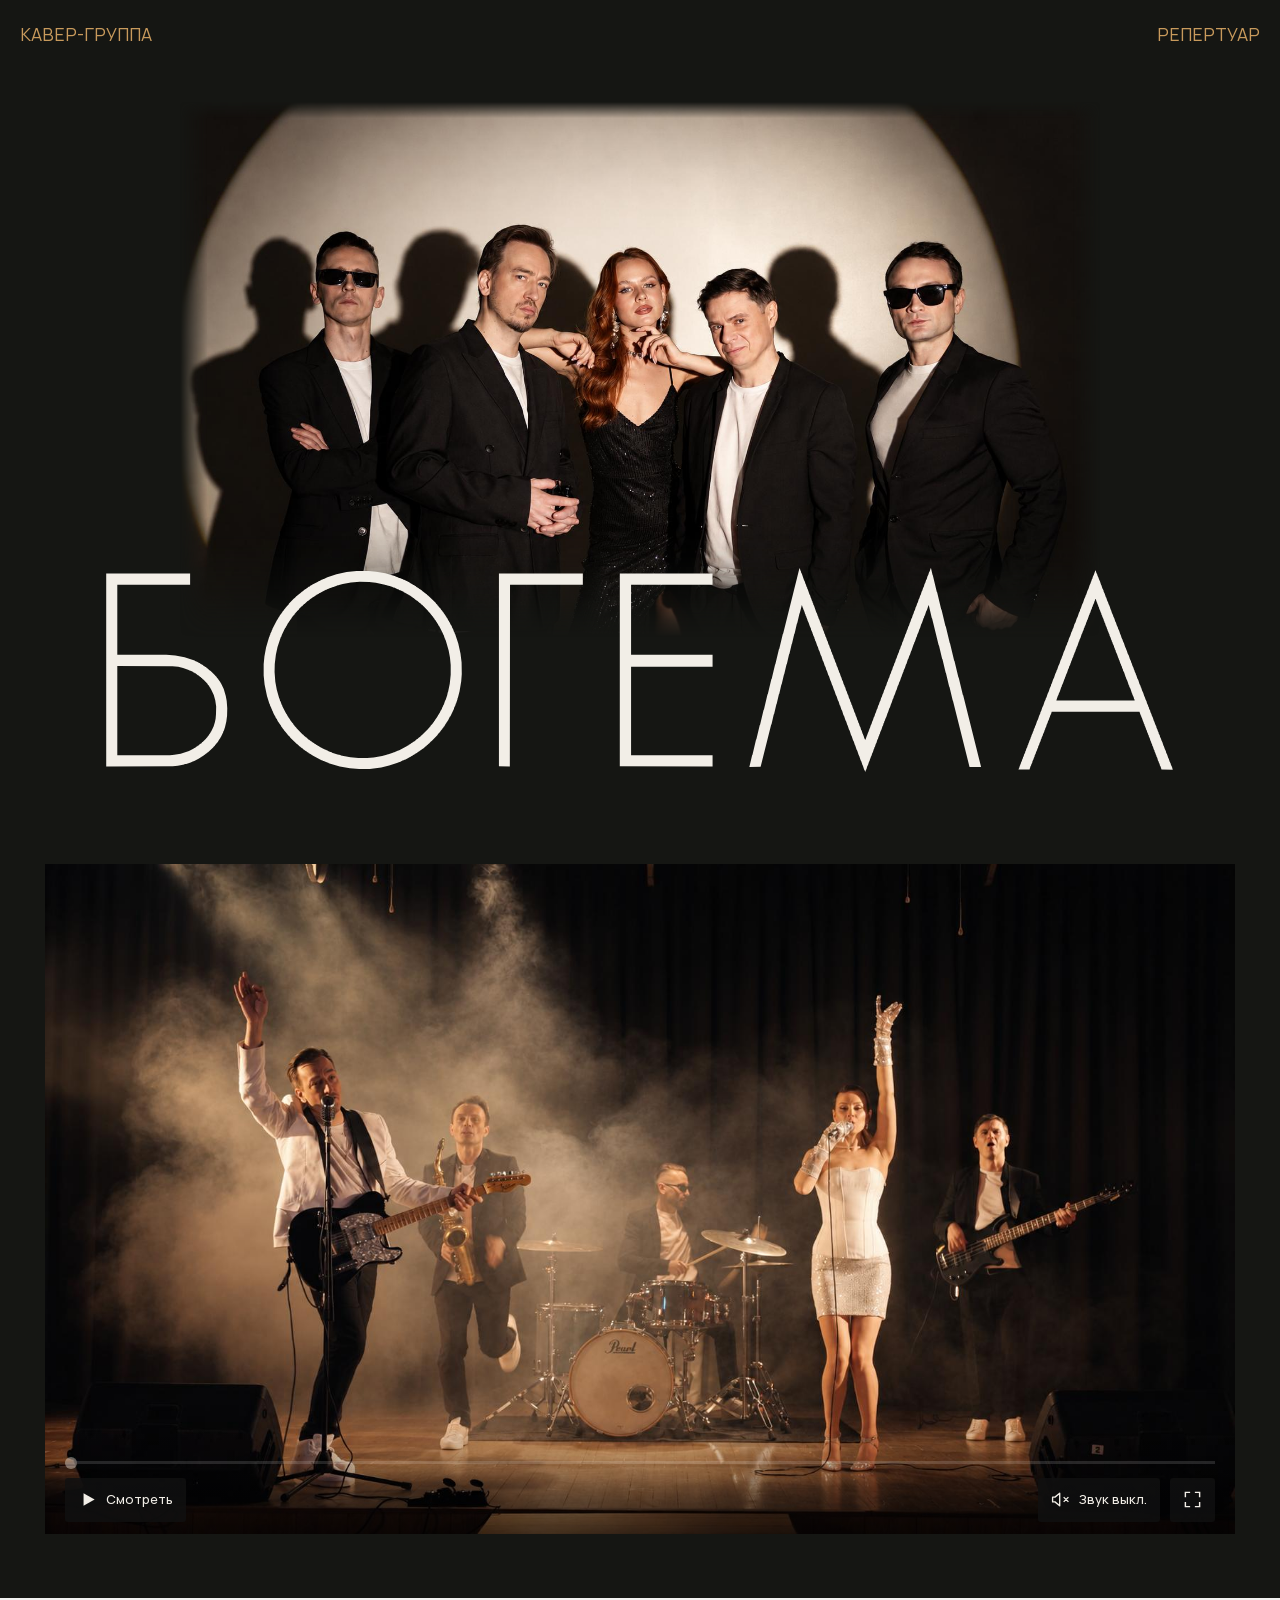
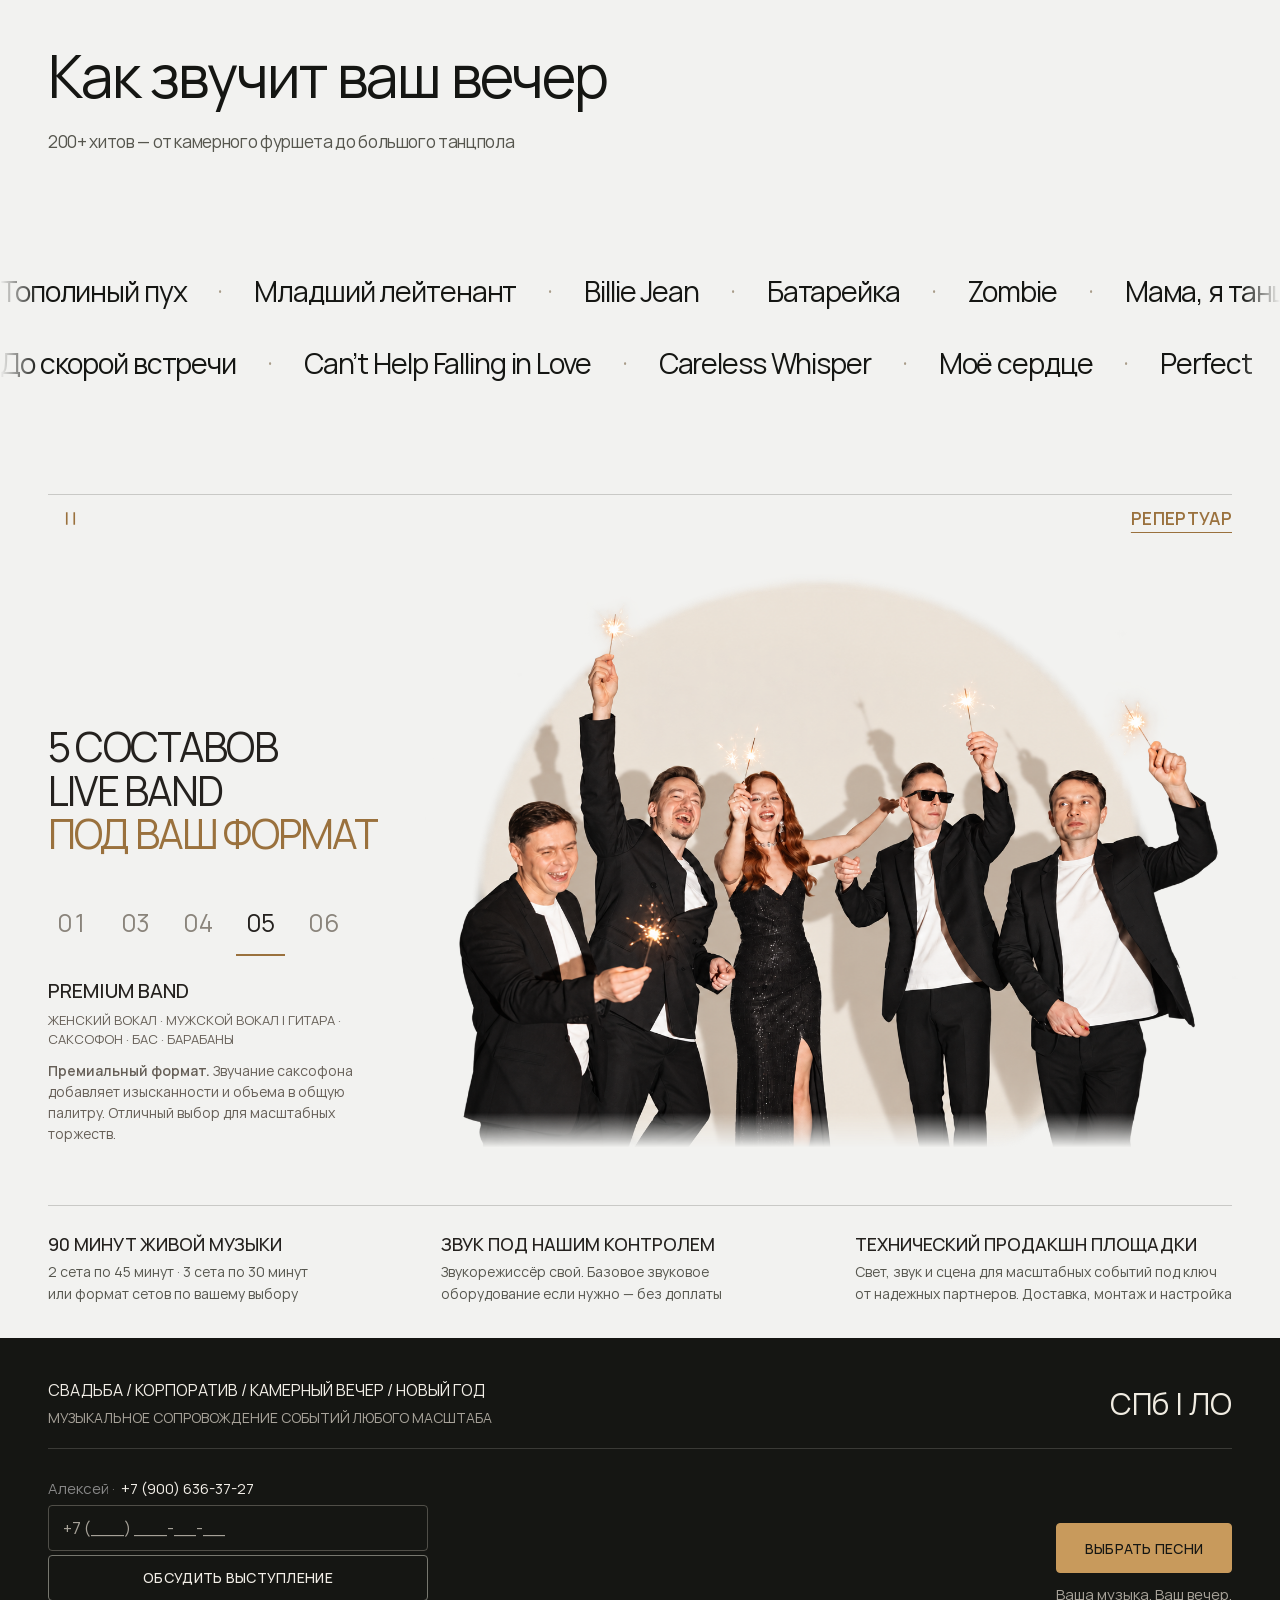
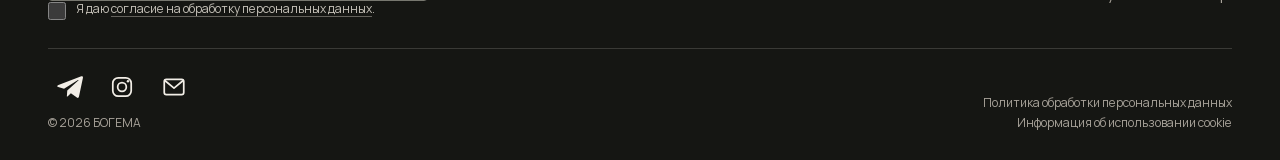
==== commit 29c65a92: "Update five lineup descriptions with approved format copy" ====
--- a/index.html
+++ b/index.html
@@ -34,7 +34,7 @@
 <link rel="stylesheet" href="promo-video.css?v=20261015-visual-v6">
 <script src="promo-video.js?v=20261015-manual-v4" defer></script>
 <link rel="stylesheet" href="repertoire-teaser.css?v=20261017-finishing-v7">
-<link rel="stylesheet" href="lineups.css?v=20261017-finishing-v7">
+<link rel="stylesheet" href="lineups.css?v=20261022-content-v15">
 <link rel="stylesheet" href="footer-booking.css?v=20261022-music-selection-v1">
 </head>
 <body class="home-page">
@@ -174,11 +174,31 @@
               <label class="lineup-choice"><input type="radio" name="musician-count" value="06" aria-label="6 музыкантов" aria-describedby="lineup-description-06"><span>06</span></label>
           </div>
           <div class="lineups-description">
-            <p id="lineup-description-01" data-lineup-description="01">МУЖСКОЙ ВОКАЛ · ГИТАРА</p>
-            <p id="lineup-description-03" data-lineup-description="03">ЖЕНСКИЙ ВОКАЛ · МУЖСКОЙ ВОКАЛ · ГИТАРА · БАРАБАНЫ</p>
-            <p id="lineup-description-04" data-lineup-description="04">ЖЕНСКИЙ ВОКАЛ · МУЖСКОЙ ВОКАЛ · ГИТАРА · БАС · БАРАБАНЫ</p>
-            <p id="lineup-description-05" data-lineup-description="05">ЖЕНСКИЙ ВОКАЛ · МУЖСКОЙ ВОКАЛ · ГИТАРА · САКСОФОН · БАС · БАРАБАНЫ</p>
-            <p id="lineup-description-06" data-lineup-description="06">ЖЕНСКИЙ ВОКАЛ · МУЖСКОЙ ВОКАЛ · ГИТАРА · САКСОФОН · КЛАВИШНЫЕ · БАС · БАРАБАНЫ</p>
+            <div id="lineup-description-01" class="lineups-variant" data-lineup-description="01">
+              <p class="lineups-format-name">SOLO</p>
+              <p class="lineups-instruments">МУЖСКОЙ ВОКАЛ | ГИТАРА</p>
+              <p class="lineups-format-copy"><strong>Камерный лаундж.</strong> Идеально для велкам-зоны, приветственного фуршета или закрытого ужина. Создает дорогую фоновую атмосферу, не мешая общению гостей.</p>
+            </div>
+            <div id="lineup-description-03" class="lineups-variant" data-lineup-description="03">
+              <p class="lineups-format-name">TRIO</p>
+              <p class="lineups-instruments">ЖЕНСКИЙ ВОКАЛ · МУЖСКОЙ ВОКАЛ | ГИТАРА · БАРАБАНЫ</p>
+              <p class="lineups-format-copy"><strong>Стильный минимализм.</strong> Оптимальный формат для небольших частных приемов. Полноценный ритм и дуэт вокалистов в элегантном исполнении.</p>
+            </div>
+            <div id="lineup-description-04" class="lineups-variant" data-lineup-description="04">
+              <p class="lineups-format-name">STANDART LIVE BAND</p>
+              <p class="lineups-instruments">ЖЕНСКИЙ ВОКАЛ · МУЖСКОЙ ВОКАЛ | ГИТАРА · БАС · БАРАБАНЫ</p>
+              <p class="lineups-format-copy"><strong>Классический состав.</strong> Полноформатное живое звучание для торжеств любого масштаба. Мировые и отечественные хиты в концертном звучании.</p>
+            </div>
+            <div id="lineup-description-05" class="lineups-variant" data-lineup-description="05">
+              <p class="lineups-format-name">PREMIUM BAND</p>
+              <p class="lineups-instruments">ЖЕНСКИЙ ВОКАЛ · МУЖСКОЙ ВОКАЛ | ГИТАРА · САКСОФОН · БАС · БАРАБАНЫ</p>
+              <p class="lineups-format-copy"><strong>Премиальный формат.</strong> Звучание саксофона добавляет изысканности и объема в общую палитру. Отличный выбор для масштабных торжеств.</p>
+            </div>
+            <div id="lineup-description-06" class="lineups-variant" data-lineup-description="06">
+              <p class="lineups-format-name">FULL VIP BAND</p>
+              <p class="lineups-instruments">ЖЕНСКИЙ ВОКАЛ · МУЖСКОЙ ВОКАЛ · ГИТАРА · САКСОФОН · КЛАВИШНЫЕ · БАС · БАРАБАНЫ</p>
+              <p class="lineups-format-copy"><strong>Максимальный состав.</strong> Абсолютная свобода звука на больших площадках. Безупречное музыкальное оформление масштабных торжеств.</p>
+            </div>
           </div>
         </fieldset>
       </div>
--- a/lineups.css
+++ b/lineups.css
@@ -38,13 +38,19 @@
 #formats .lineup-choice input:checked + span {color: #24211e; border-color: var(--lineups-brass)}
 #formats .lineup-choice input:focus-visible + span {outline: 2px solid var(--lineups-brass); outline-offset: 4px}
 @media (hover: hover) {#formats .lineup-choice:hover span {color: #24211e}}
-#formats .lineups-description {margin-top: 22px; min-height: 4.65em; max-width: 520px; font-size: clamp(14px, 1.1vw, 16px); font-weight: var(--weight-regular); line-height: 1.55; letter-spacing: .025em; color: #665f57}
-#formats .lineups-description p {display: none}
-#formats .lineups-selector:has(input[value="01"]:checked) [data-lineup-description="01"] {display: block}
-#formats .lineups-selector:has(input[value="03"]:checked) [data-lineup-description="03"] {display: block}
-#formats .lineups-selector:has(input[value="04"]:checked) [data-lineup-description="04"] {display: block}
-#formats .lineups-selector:has(input[value="05"]:checked) [data-lineup-description="05"] {display: block}
-#formats .lineups-selector:has(input[value="06"]:checked) [data-lineup-description="06"] {display: block}
+#formats .lineups-description {display: grid; margin-top: 22px; max-width: 520px; font: 400 14px/1.5 var(--font-sans); letter-spacing: 0; color: #665f57}
+/* Shared automatic sizing keeps the controls and photo steady when switching.
+   Invisible variants do not paint or participate in the accessibility tree. */
+#formats .lineups-variant {grid-area: 1 / 1; min-width: 0; visibility: hidden}
+#formats .lineups-format-name {margin: 0 0 8px; font: 500 20px/1.25 var(--font-sans); color: #24211e}
+#formats .lineups-instruments {margin: 0 0 10px; font: 400 13px/1.5 var(--font-sans)}
+#formats .lineups-format-copy {margin: 0}
+#formats .lineups-format-copy strong {font-weight: 600}
+#formats .lineups-selector:has(input[value="01"]:checked) [data-lineup-description="01"] {visibility: visible}
+#formats .lineups-selector:has(input[value="03"]:checked) [data-lineup-description="03"] {visibility: visible}
+#formats .lineups-selector:has(input[value="04"]:checked) [data-lineup-description="04"] {visibility: visible}
+#formats .lineups-selector:has(input[value="05"]:checked) [data-lineup-description="05"] {visibility: visible}
+#formats .lineups-selector:has(input[value="06"]:checked) [data-lineup-description="06"] {visibility: visible}
 #formats .lineups-photo {width: 100%; margin: 0}
 /* Native transparency blends the original WebP into the shared light surface.
    Fade only the already-cropped bottom edge; all faces remain fully opaque. */
@@ -73,6 +79,7 @@
   #formats h2 {font-size: clamp(28px, 7.8vw, 54px)}
   #formats .lineups-selector {margin-top: 36px; max-width: 520px}
   #formats .lineup-choice span {min-height: 52px; font-size: clamp(22px, 5.7vw, 28px)}
-  #formats .lineups-description {margin-top: 20px; font-size: 14px; min-height: 4.65em}
+  #formats .lineups-description {margin-top: 20px}
+  #formats .lineups-format-name {font-size: 18px}
   #formats .lineups-photo {width: calc(100% + 2 * var(--pad)); max-width: none; margin-inline: calc(-1 * var(--pad))}
 }
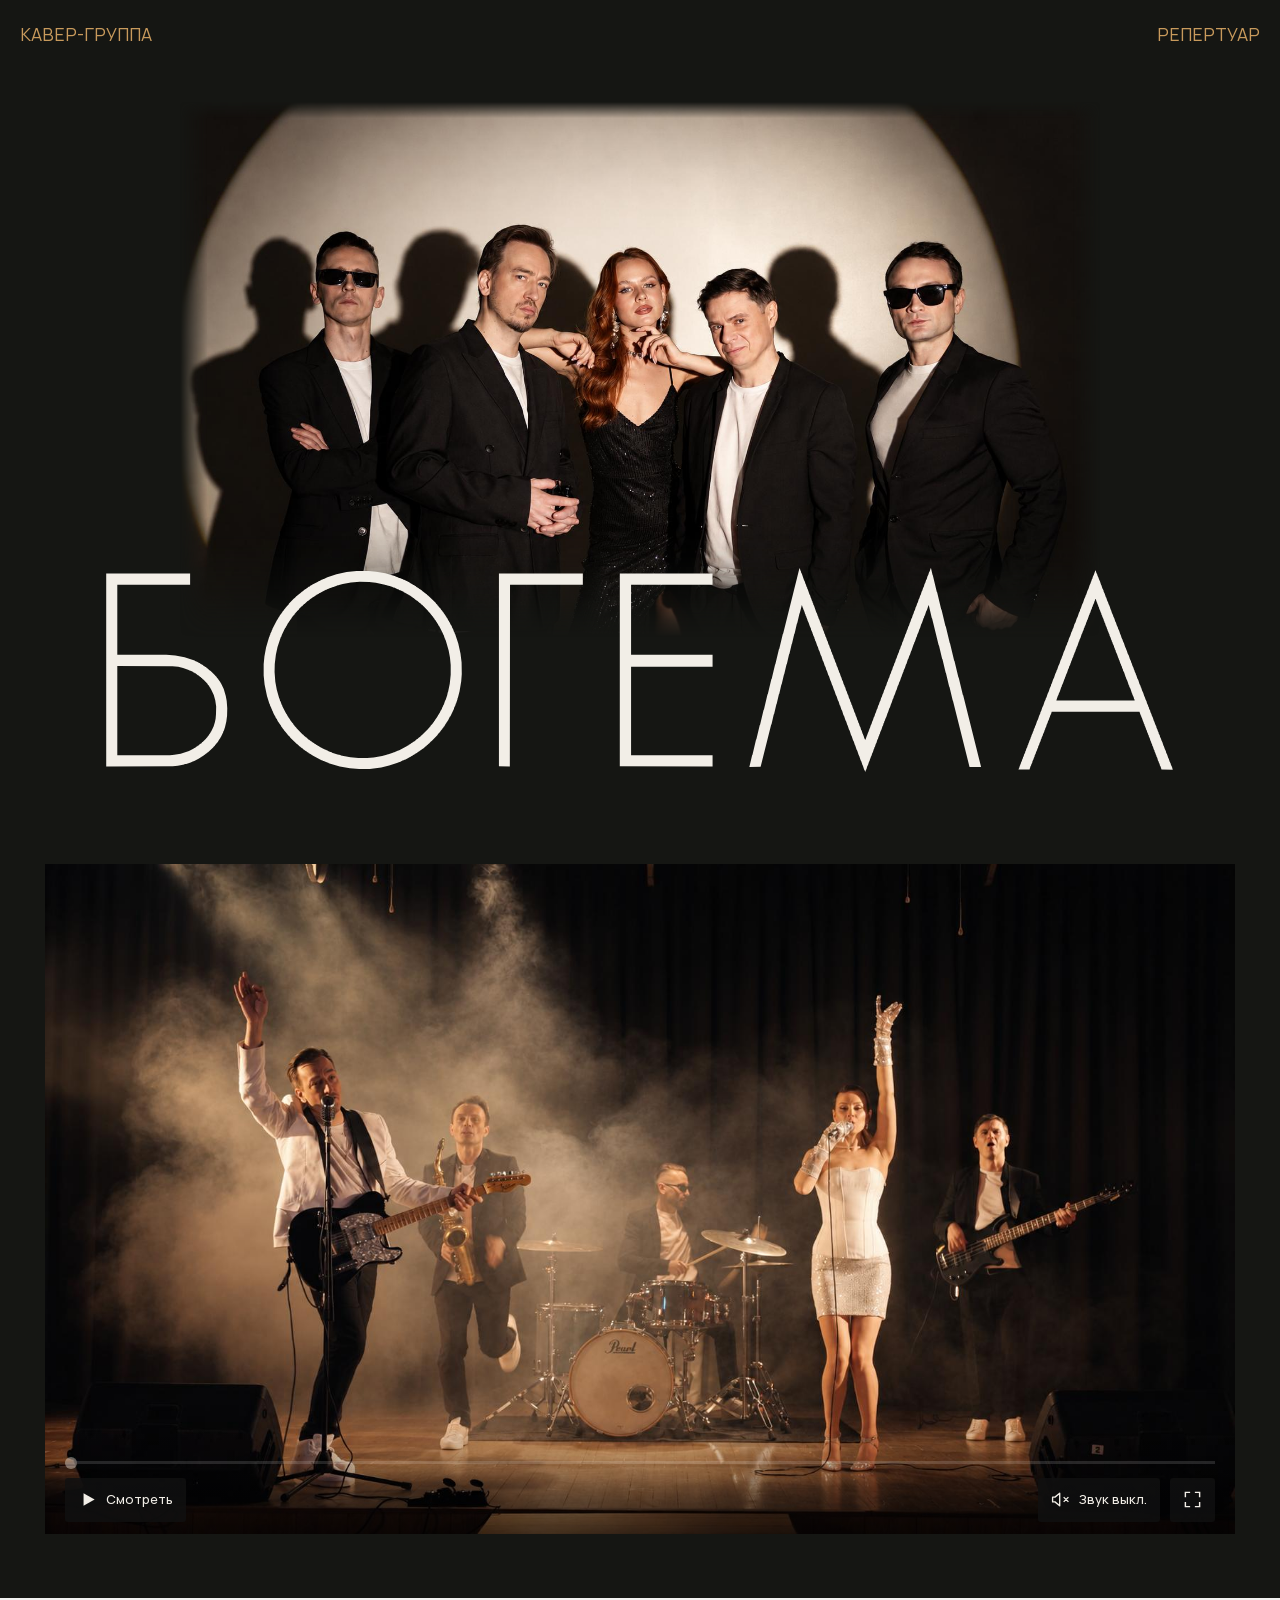
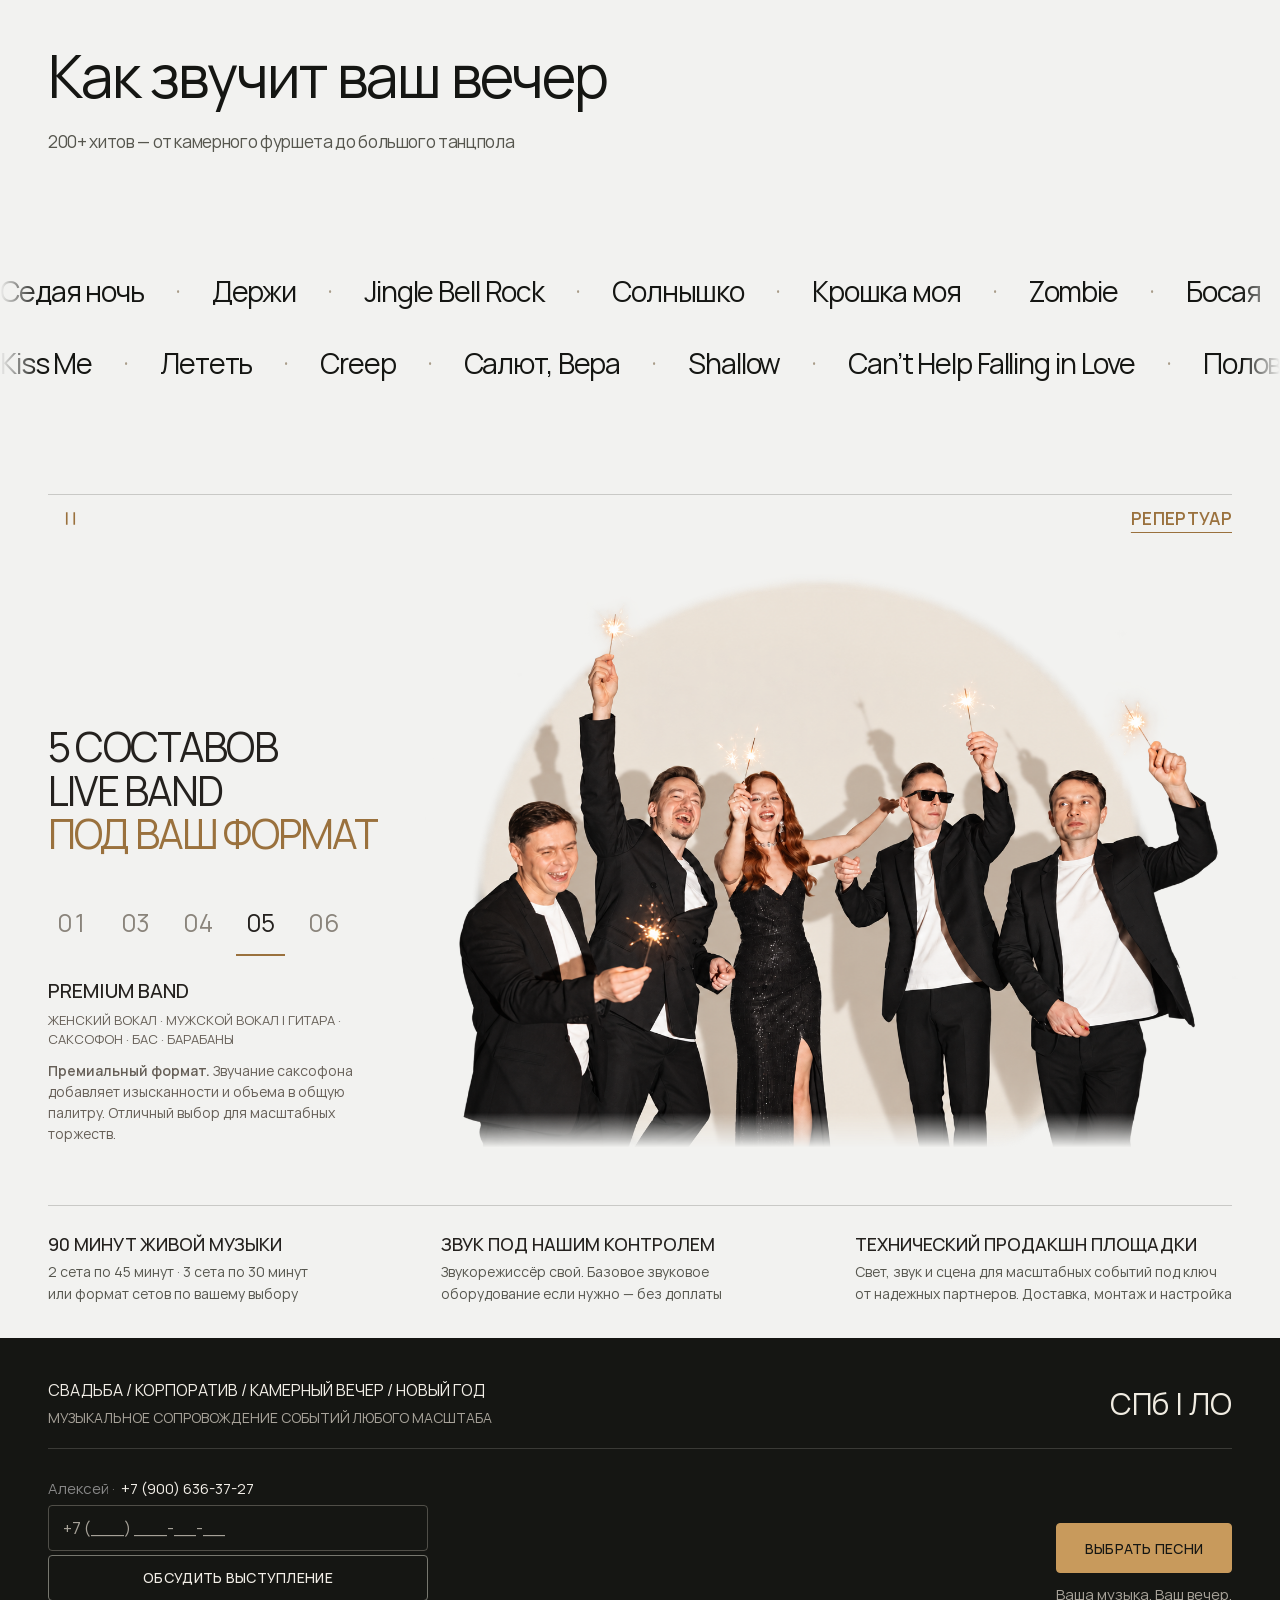
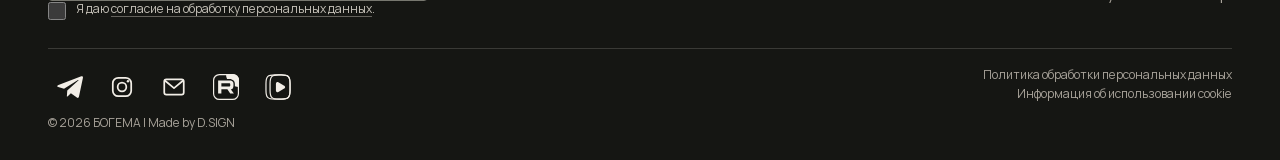
==== commit 680fbca9: "Add footer video socials and developer credit" ====
--- a/index.html
+++ b/index.html
@@ -257,8 +257,10 @@
         <a href="https://t.me/DonSe6astian" target="_blank" rel="noopener noreferrer" aria-label="Написать в Telegram" title="Telegram"><svg viewBox="0 0 24 24" aria-hidden="true" focusable="false"><path fill="currentColor" d="m23.91 3.79-3.61 17.05c-.27 1.21-.98 1.51-1.98.94l-5.5-4.05-2.65 2.55c-.29.29-.53.53-1.09.53l.39-5.61 10.21-9.23c.44-.39-.1-.61-.68-.22L6.49 13.65 1.1 11.97c-1.17-.37-1.19-1.17.24-1.73l21.07-8.12c.97-.36 1.82.23 1.5 1.67Z"/></svg></a>
         <a href="https://www.instagram.com/bogema_cover/" target="_blank" rel="noopener noreferrer" aria-label="Богема в Instagram" title="Instagram"><svg viewBox="0 0 24 24" aria-hidden="true" focusable="false"><g fill="none" stroke="currentColor" stroke-width="1.6"><rect x="3.5" y="3.5" width="17" height="17" rx="5"/><circle cx="12" cy="12" r="4"/></g><circle cx="17.5" cy="6.7" r="1.1" fill="currentColor"/></svg></a>
         <a href="mailto:bogemaband@inbox.ru" aria-label="Написать на bogemaband@inbox.ru" title="Электронная почта"><svg viewBox="0 0 24 24" fill="none" stroke="currentColor" stroke-width="1.6" stroke-linecap="round" stroke-linejoin="round" aria-hidden="true" focusable="false"><rect x="3" y="5" width="18" height="14" rx="2"/><path d="m3.5 6 8.5 7 8.5-7"/></svg></a>
+        <a href="https://rutube.ru/channel/76150928/" target="_blank" rel="noopener noreferrer" aria-label="Богема на RuTube" title="RuTube"><svg viewBox="0 0 132 132" fill="none" aria-hidden="true" focusable="false"><defs><clipPath id="booking-rutube-clip"><rect width="132" height="132" rx="32"/></clipPath></defs><g clip-path="url(#booking-rutube-clip)" fill="currentColor"><path d="M81.5361 62.9865H42.5386V47.5547H81.5361C83.814 47.5547 85.3979 47.9518 86.1928 48.6451C86.9877 49.3385 87.4801 50.6245 87.4801 52.5031V58.0441C87.4801 60.0234 86.9877 61.3094 86.1928 62.0028C85.3979 62.6961 83.814 62.9925 81.5361 62.9925V62.9865ZM84.2115 33.0059H26V99H42.5386V77.5294H73.0177L87.4801 99H106L90.0546 77.4287C95.9333 76.5575 98.573 74.7559 100.75 71.7869C102.927 68.8179 104.019 64.071 104.019 57.7359V52.7876C104.019 49.0303 103.621 46.0613 102.927 43.7857C102.233 41.51 101.047 39.5307 99.362 37.7528C97.5824 36.0698 95.6011 34.8845 93.2223 34.0904C90.8435 33.3971 87.8716 33 84.2115 33V33.0059Z"/><path d="M198 0C198 36.4508 168.451 66.0001 132 66.0001C124.589 66.0001 117.464 64.7786 110.814 62.5261C110.956 60.9577 111.019 59.3541 111.019 57.7359V52.7876C111.019 48.586 110.58 44.8824 109.623 41.7436C108.59 38.3588 106.82 35.4458 104.443 32.938L104.311 32.7988L104.172 32.667C101.64 30.2721 98.7694 28.5625 95.4389 27.4506L95.3108 27.4079L95.1812 27.3701C92.0109 26.446 88.3508 26 84.2115 26H77.2115V26.0059H71.3211C67.8964 18.0257 66 9.23434 66 0C66-36.4508 95.5492-66 132-66C168.451-66 198-36.4508 198 0Z"/></g><rect x="3" y="3" width="126" height="126" rx="29" stroke="currentColor" stroke-width="6"/></svg></a>
+        <a href="https://vkvideo.ru/@bogema_cover" target="_blank" rel="noopener noreferrer" aria-label="Богема в VK Видео" title="VK Видео"><svg viewBox="0 0 1080 1080" fill="none" aria-hidden="true" focusable="false"><g transform="translate(40 40)" stroke="currentColor" stroke-width="50" stroke-linejoin="round"><path d="M.5 366C.5 65 65 .4 366.1.4h268.8c301 0 365.6 64.5 365.6 365.6v268.8c0 301-64.5 365.6-365.6 365.6H366.1C65.1 1000.4.5 935.9.5 634.8V366Z"/><path d="M537.8 1000.4h95.3c295.4 0 364.2-61.5 367.2-344.8l.1-20.8V366c0-7.6 0-15-.1-22.4C997 61.7 928 .4 633.1.4h-95.3C235.3.4 170.5 65 170.5 366v268.8c0 301 64.8 365.6 367.3 365.6Z"/></g><path transform="translate(40 40)" fill="currentColor" d="M706.1 413.9c50.5 29.2 75.8 43.8 84.3 62.8 7.4 16.6 7.4 35.6 0 52.2-8.5 19-33.8 33.6-84.3 62.8l-138.5 80C517 701 491.7 715.5 471 713.4c-18.1-1.9-34.6-11.4-45.2-26.1-12.2-16.9-12.2-46-12.2-104.4v-160c0-58.3 0-87.5 12.2-104.4 10.7-14.7 27.1-24.2 45.2-26.1 20.8-2.2 46 12.4 96.6 41.6l138.5 79.9Z"/></svg></a>
       </nav>
-        <p class="booking-copyright">© 2026 БОГЕМА</p>
+        <p class="booking-copyright">© 2026 БОГЕМА  |  Made by <a href="https://t.me/daniilwebdev" target="_blank" rel="noopener noreferrer">D.SIGN</a></p>
       </div>
       <div class="booking-documents" aria-label="Документы ещё не опубликованы">
         <span aria-disabled="true">Политика обработки персональных данных</span>
--- a/footer-booking.css
+++ b/footer-booking.css
@@ -139,18 +139,21 @@
   display: grid;
   grid-template-columns: repeat(2, minmax(0, 1fr));
   gap: var(--booking-gap);
-  align-items: end;
+  align-items: start;
   padding-top: 16px;
   border-top: 1px solid var(--line);
   color: #a8a39a;
   font: 400 12px/1.6 var(--font-sans);
 }
 .booking-socials { display: flex; align-items: center; gap: 8px; }
-.booking-socials a { display: inline-flex; align-items: center; justify-content: center; width: 44px; height: 44px; color: #f2eee7; transition: color .18s; }
+.booking-socials a { display: inline-flex; flex: none; align-items: center; justify-content: center; width: 44px; height: 44px; color: #f2eee7; transition: color .18s; }
 .booking-socials svg { width: 26px; height: 26px; }
 .booking-socials a:hover { color: var(--accent-brass); }
 .booking-socials a:focus-visible { outline: 2px solid var(--accent-brass); outline-offset: 2px; }
 .booking-copyright { margin-top: 4px; }
+.booking-copyright a { color: inherit; transition: color .2s; }
+.booking-copyright a:hover { color: #d8d5cf; }
+.booking-copyright a:focus-visible { outline: 2px solid #d8d5cf; outline-offset: 3px; }
 .booking-documents { display: grid; gap: 0; text-align: right; }
 .booking-documents > * { font: inherit; color: inherit; }
 @media(max-width: 809px) {
@@ -177,4 +180,4 @@
   .performance-summary-line { display: inline; }
 }
 
-@media(prefers-reduced-motion: reduce) { .booking-socials a { transition: none; } }
+@media(prefers-reduced-motion: reduce) { .booking-socials a, .booking-copyright a { transition: none; } }
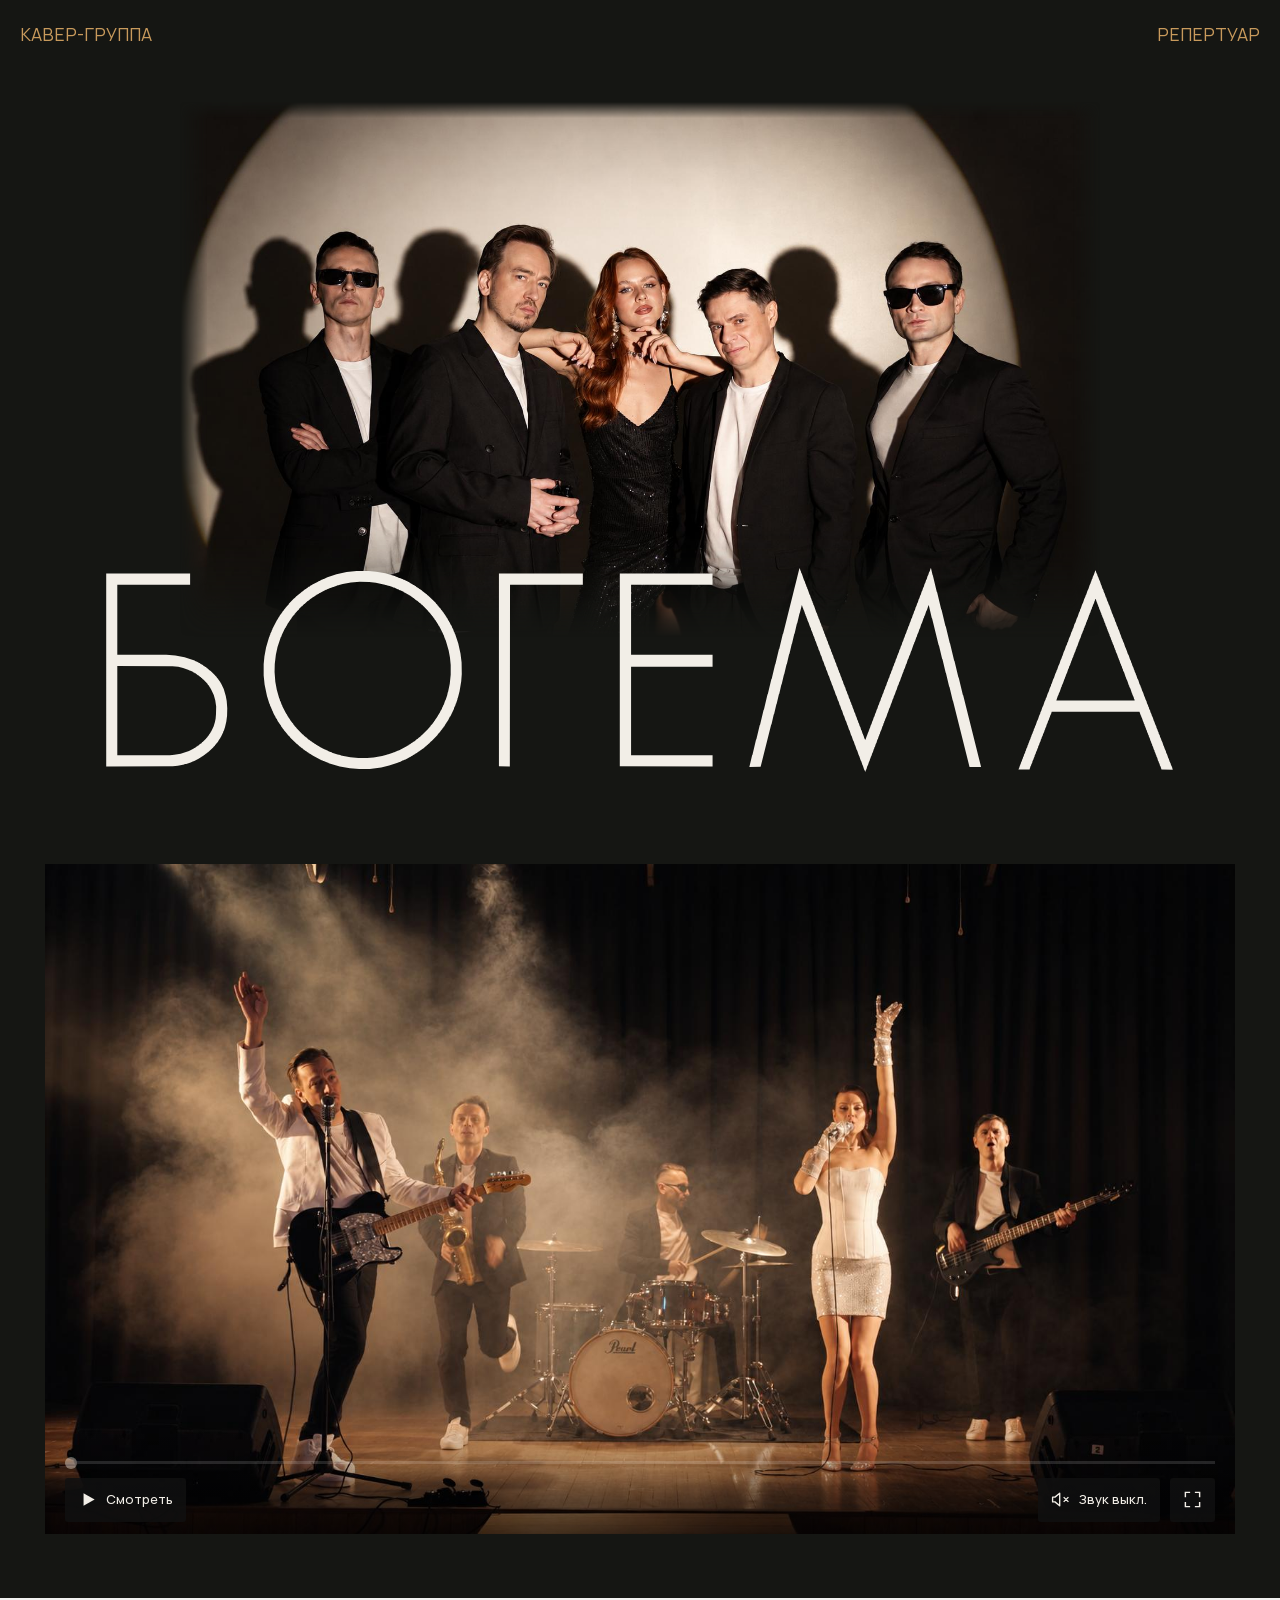
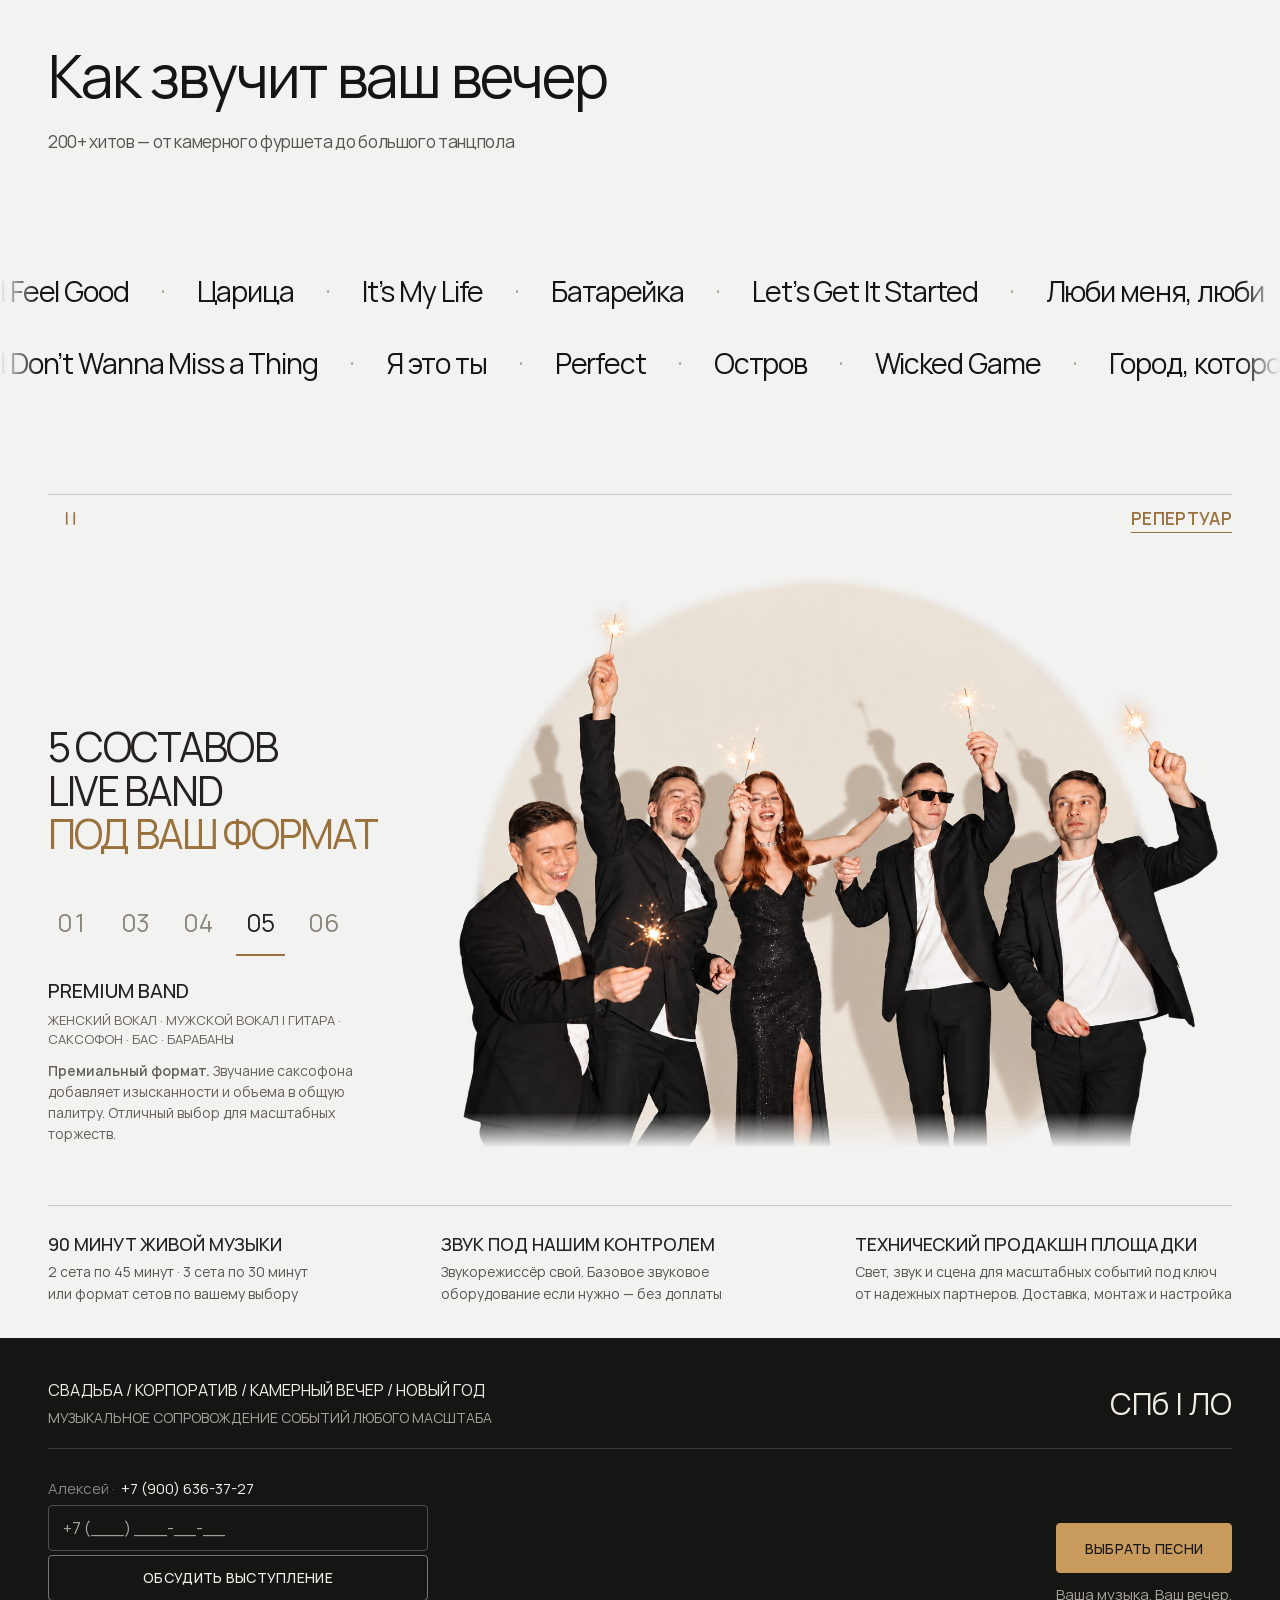
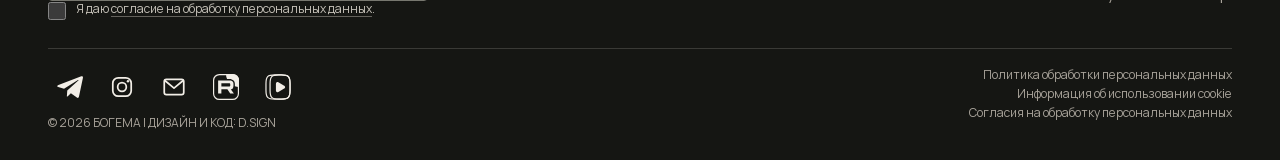
==== commit 2cf77f41: "Update footer credit and add consent document label" ====
--- a/index.html
+++ b/index.html
@@ -260,11 +260,12 @@
         <a href="https://rutube.ru/channel/76150928/" target="_blank" rel="noopener noreferrer" aria-label="Богема на RuTube" title="RuTube"><svg viewBox="0 0 132 132" fill="none" aria-hidden="true" focusable="false"><defs><clipPath id="booking-rutube-clip"><rect width="132" height="132" rx="32"/></clipPath></defs><g clip-path="url(#booking-rutube-clip)" fill="currentColor"><path d="M81.5361 62.9865H42.5386V47.5547H81.5361C83.814 47.5547 85.3979 47.9518 86.1928 48.6451C86.9877 49.3385 87.4801 50.6245 87.4801 52.5031V58.0441C87.4801 60.0234 86.9877 61.3094 86.1928 62.0028C85.3979 62.6961 83.814 62.9925 81.5361 62.9925V62.9865ZM84.2115 33.0059H26V99H42.5386V77.5294H73.0177L87.4801 99H106L90.0546 77.4287C95.9333 76.5575 98.573 74.7559 100.75 71.7869C102.927 68.8179 104.019 64.071 104.019 57.7359V52.7876C104.019 49.0303 103.621 46.0613 102.927 43.7857C102.233 41.51 101.047 39.5307 99.362 37.7528C97.5824 36.0698 95.6011 34.8845 93.2223 34.0904C90.8435 33.3971 87.8716 33 84.2115 33V33.0059Z"/><path d="M198 0C198 36.4508 168.451 66.0001 132 66.0001C124.589 66.0001 117.464 64.7786 110.814 62.5261C110.956 60.9577 111.019 59.3541 111.019 57.7359V52.7876C111.019 48.586 110.58 44.8824 109.623 41.7436C108.59 38.3588 106.82 35.4458 104.443 32.938L104.311 32.7988L104.172 32.667C101.64 30.2721 98.7694 28.5625 95.4389 27.4506L95.3108 27.4079L95.1812 27.3701C92.0109 26.446 88.3508 26 84.2115 26H77.2115V26.0059H71.3211C67.8964 18.0257 66 9.23434 66 0C66-36.4508 95.5492-66 132-66C168.451-66 198-36.4508 198 0Z"/></g><rect x="3" y="3" width="126" height="126" rx="29" stroke="currentColor" stroke-width="6"/></svg></a>
         <a href="https://vkvideo.ru/@bogema_cover" target="_blank" rel="noopener noreferrer" aria-label="Богема в VK Видео" title="VK Видео"><svg viewBox="0 0 1080 1080" fill="none" aria-hidden="true" focusable="false"><g transform="translate(40 40)" stroke="currentColor" stroke-width="50" stroke-linejoin="round"><path d="M.5 366C.5 65 65 .4 366.1.4h268.8c301 0 365.6 64.5 365.6 365.6v268.8c0 301-64.5 365.6-365.6 365.6H366.1C65.1 1000.4.5 935.9.5 634.8V366Z"/><path d="M537.8 1000.4h95.3c295.4 0 364.2-61.5 367.2-344.8l.1-20.8V366c0-7.6 0-15-.1-22.4C997 61.7 928 .4 633.1.4h-95.3C235.3.4 170.5 65 170.5 366v268.8c0 301 64.8 365.6 367.3 365.6Z"/></g><path transform="translate(40 40)" fill="currentColor" d="M706.1 413.9c50.5 29.2 75.8 43.8 84.3 62.8 7.4 16.6 7.4 35.6 0 52.2-8.5 19-33.8 33.6-84.3 62.8l-138.5 80C517 701 491.7 715.5 471 713.4c-18.1-1.9-34.6-11.4-45.2-26.1-12.2-16.9-12.2-46-12.2-104.4v-160c0-58.3 0-87.5 12.2-104.4 10.7-14.7 27.1-24.2 45.2-26.1 20.8-2.2 46 12.4 96.6 41.6l138.5 79.9Z"/></svg></a>
       </nav>
-        <p class="booking-copyright">© 2026 БОГЕМА  |  Made by <a href="https://t.me/daniilwebdev" target="_blank" rel="noopener noreferrer">D.SIGN</a></p>
+        <p class="booking-copyright">© 2026 БОГЕМА <span aria-hidden="true">|</span> <a href="https://t.me/daniilwebdev" target="_blank" rel="noopener noreferrer">ДИЗАЙН И КОД: D.SIGN</a></p>
       </div>
       <div class="booking-documents" aria-label="Документы ещё не опубликованы">
         <span aria-disabled="true">Политика обработки персональных данных</span>
         <span aria-disabled="true">Информация об использовании cookie</span>
+        <span aria-disabled="true">Согласия на обработку персональных данных</span>
       </div>
     </div>
   </div>
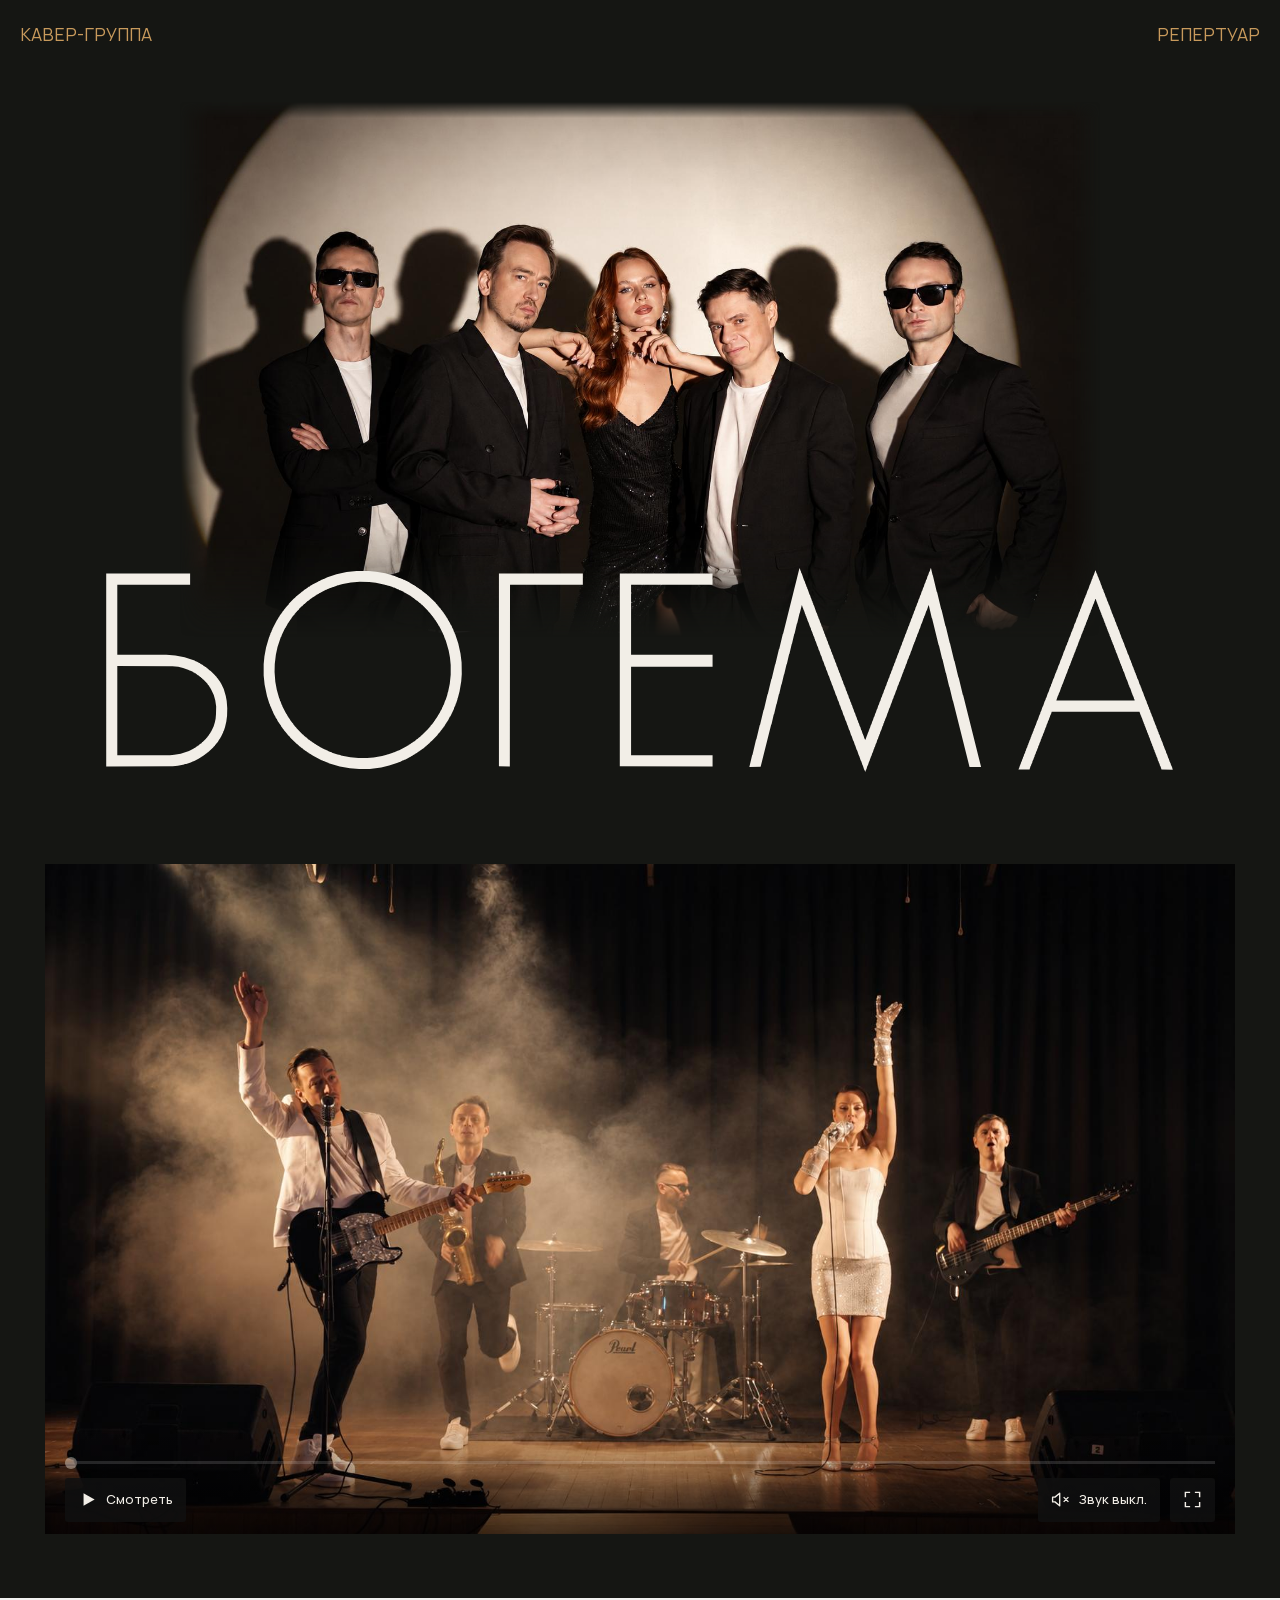
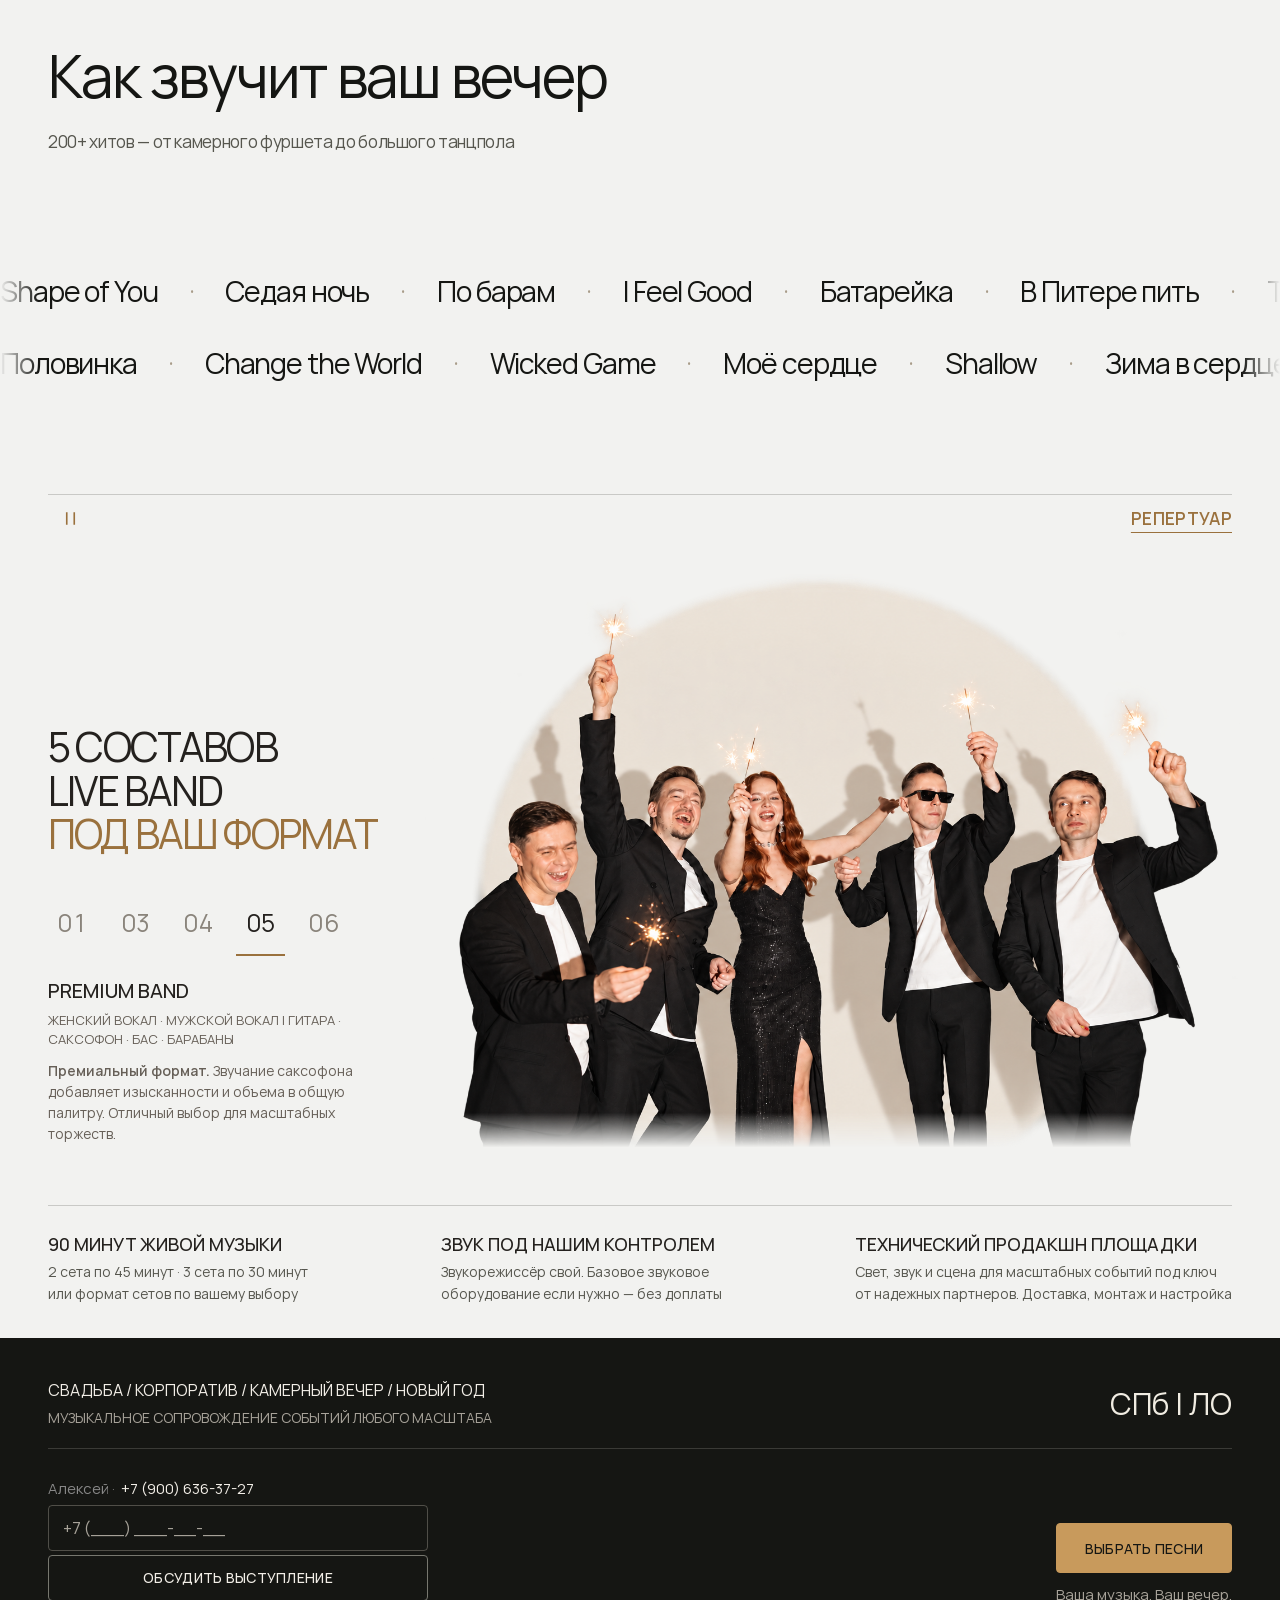
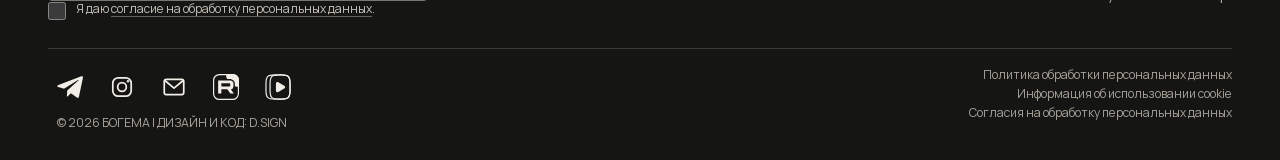
==== commit b005b95c: "Fine-tune footer credit and music selection layout" ====
--- a/index.html
+++ b/index.html
@@ -35,7 +35,7 @@
 <script src="promo-video.js?v=20261015-manual-v4" defer></script>
 <link rel="stylesheet" href="repertoire-teaser.css?v=20261017-finishing-v7">
 <link rel="stylesheet" href="lineups.css?v=20261022-content-v15">
-<link rel="stylesheet" href="footer-booking.css?v=20261022-music-selection-v1">
+<link rel="stylesheet" href="footer-booking.css?v=20261022-v19">
 </head>
 <body class="home-page">
 <a class="skip" href="#main">К содержанию</a>
--- a/footer-booking.css
+++ b/footer-booking.css
@@ -150,7 +150,8 @@
 .booking-socials svg { width: 26px; height: 26px; }
 .booking-socials a:hover { color: var(--accent-brass); }
 .booking-socials a:focus-visible { outline: 2px solid var(--accent-brass); outline-offset: 2px; }
-.booking-copyright { margin-top: 4px; }
+/* Align the credit with the visible graphics inside the 44px link targets. */
+.booking-copyright { margin: 4px 0 0 9px; font-size: 12.35px; white-space: nowrap; }
 .booking-copyright a { color: inherit; transition: color .2s; }
 .booking-copyright a:hover { color: #d8d5cf; }
 .booking-copyright a:focus-visible { outline: 2px solid #d8d5cf; outline-offset: 3px; }
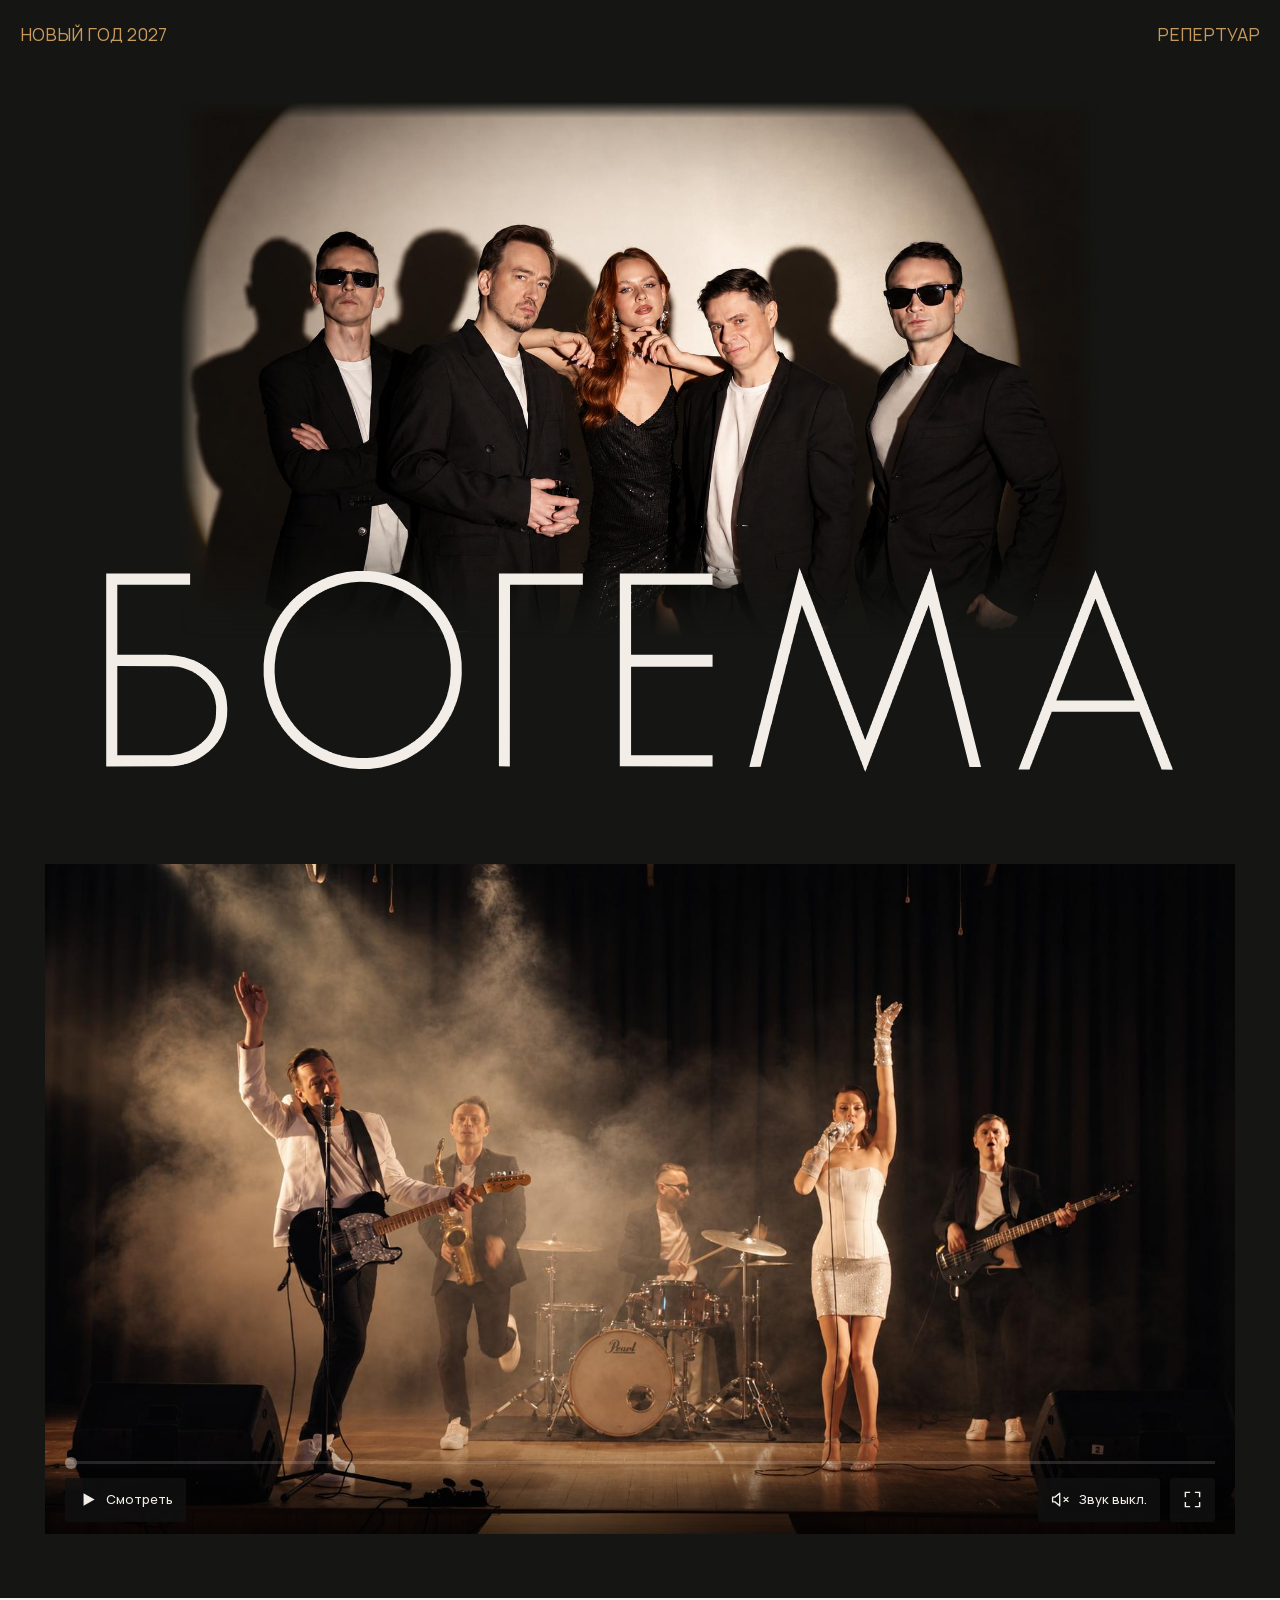
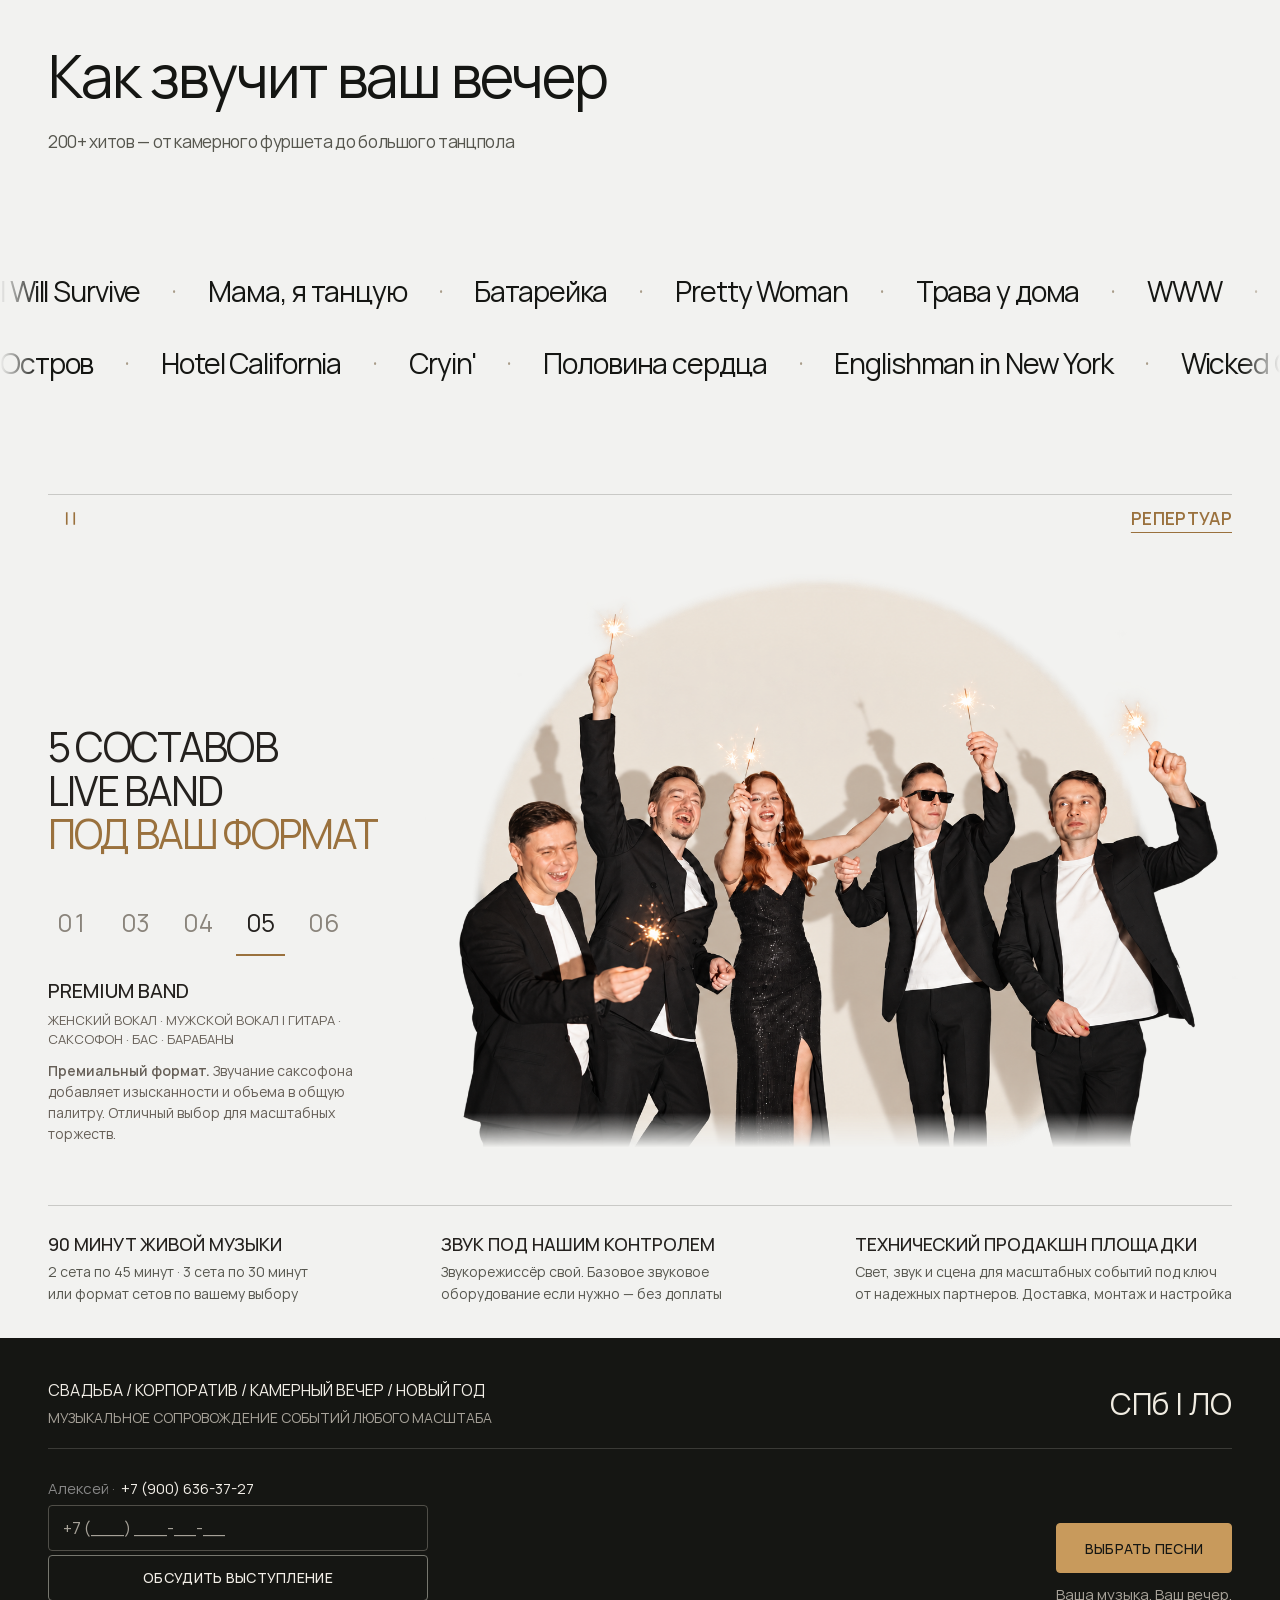
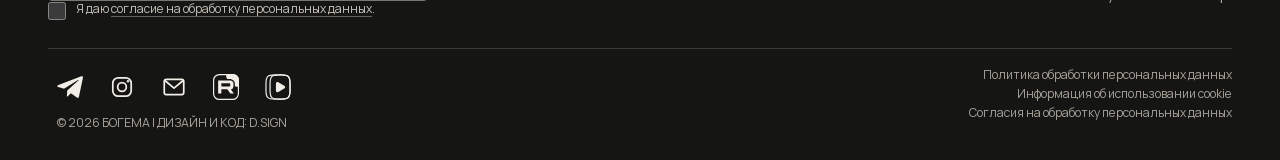
==== commit 45ebf4ea: "Publish approved New Year 2027 page and Hero link" ====
--- a/index.html
+++ b/index.html
@@ -44,7 +44,7 @@
   <nav class="site-nav" aria-label="Разделы сайта"><a href="#promo">Промо</a><a href="#formats">Составы</a><a href="#repertoire">Репертуар</a><a href="#details">Организация</a><a href="#contact">Контакты</a></nav>
   <a class="button header-request" href="#request-form" aria-label="Обсудить выступление"><span class="header-request-full">Обсудить выступление</span><span class="header-request-short" aria-hidden="true">Заявка</span></a>
   <button type="button" class="menu-button" aria-label="Открыть меню" aria-controls="menu-dialog" aria-expanded="false"><span class="menu-button-label">Разделы</span><span class="menu-glyph" aria-hidden="true"><i></i><i></i></span></button>
-  <nav class="desktop-hero-nav" aria-label="Основная навигация"><a class="hero-contact-link" href="#contact">КАВЕР-ГРУППА</a><a class="hero-evening-link" href="repertoire/">РЕПЕРТУАР</a></nav>
+  <nav class="desktop-hero-nav" aria-label="Основная навигация"><a class="hero-contact-link" href="new-year-2027/">НОВЫЙ ГОД 2027</a><a class="hero-evening-link" href="repertoire/">РЕПЕРТУАР</a></nav>
 </header>
 <main id="main">
   <section class="hero" aria-labelledby="hero-title">
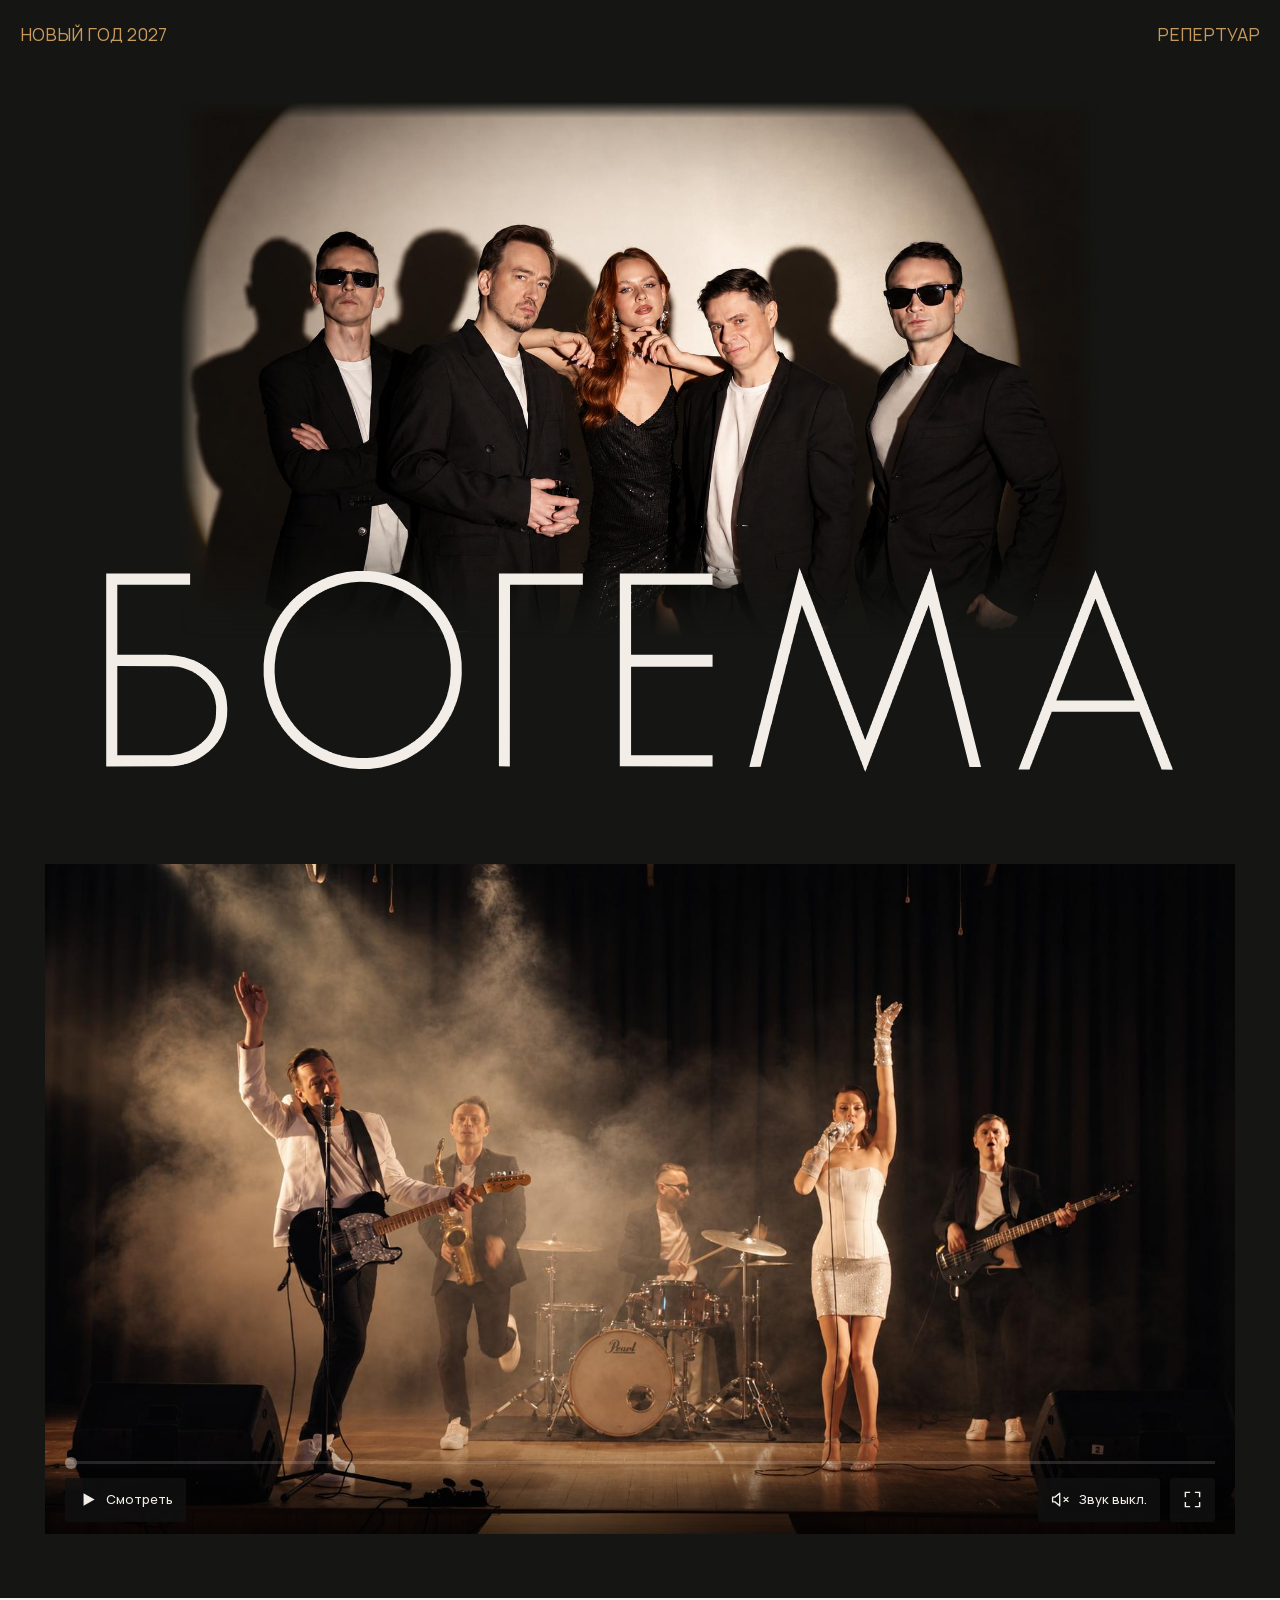
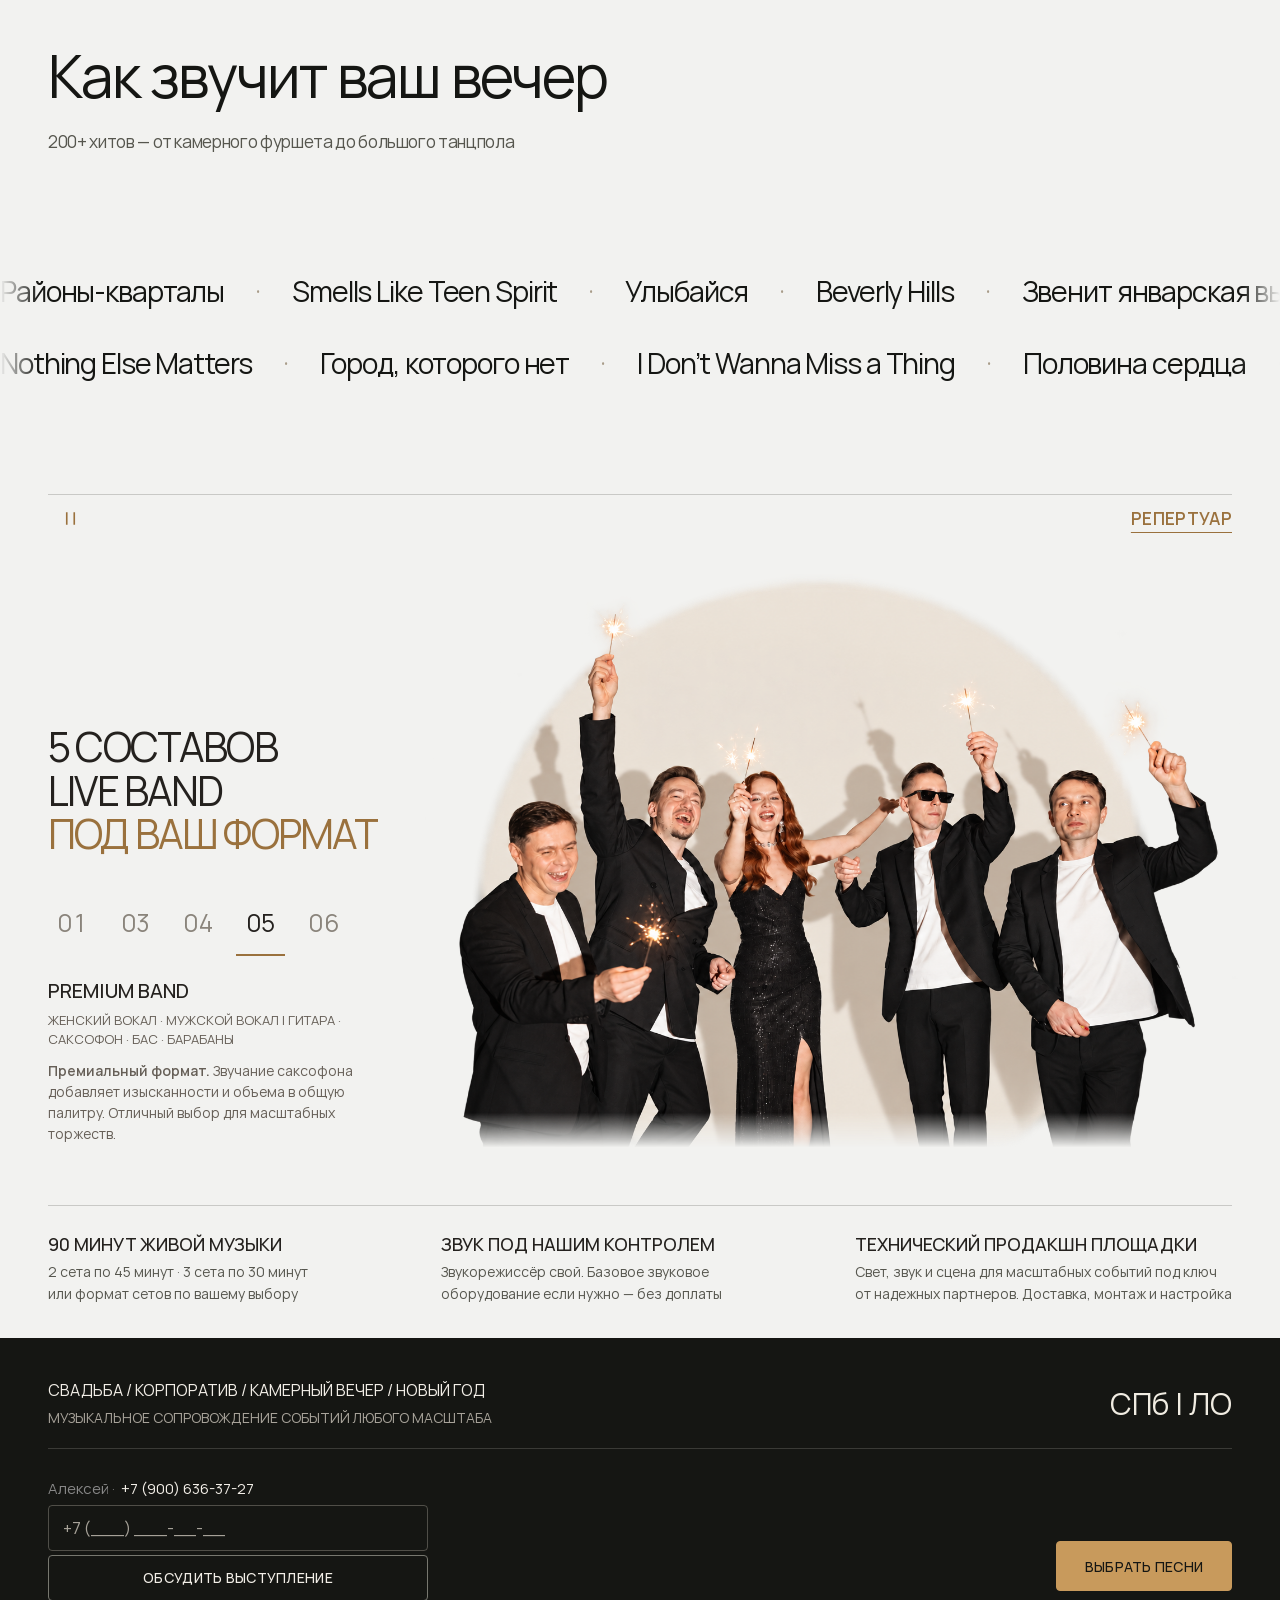
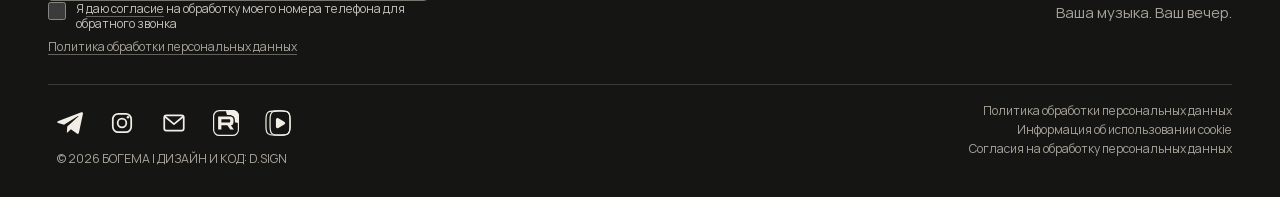
==== commit 84b7b194: "Publish legal review documents and separate form consent links" ====
--- a/index.html
+++ b/index.html
@@ -35,7 +35,7 @@
 <script src="promo-video.js?v=20261015-manual-v4" defer></script>
 <link rel="stylesheet" href="repertoire-teaser.css?v=20261017-finishing-v7">
 <link rel="stylesheet" href="lineups.css?v=20261022-content-v15">
-<link rel="stylesheet" href="footer-booking.css?v=20261022-v19">
+<link rel="stylesheet" href="footer-booking.css?v=20261022-legal-review">
 </head>
 <body class="home-page">
 <a class="skip" href="#main">К содержанию</a>
@@ -229,7 +229,7 @@
         <address>
           <a href="tel:+79006363727"><span class="booking-contact-label">Алексей ·</span> <span class="booking-contact-value">+7 (900) 636-37-27</span></a>
         </address>
-        <!-- No delivery endpoint or approved legal documents are configured.
+        <!-- Delivery is disabled; legal documents are published for review.
              method=dialog and type=button prevent accidental native transmission. -->
         <form id="request-form" class="callback-form" method="dialog" novalidate aria-label="Заявка на обратный звонок">
           <div class="callback-field">
@@ -238,9 +238,10 @@
           </div>
           <button class="booking-action booking-action-secondary" type="button" data-callback-submit>ОБСУДИТЬ ВЫСТУПЛЕНИЕ</button>
           <div class="callback-consent">
-            <label for="callback-consent"><input id="callback-consent" name="consent" type="checkbox" required aria-describedby="callback-consent-error"><span>Я даю <span class="booking-document-unavailable" aria-disabled="true">согласие на обработку персональных данных</span>.</span></label>
+            <label for="callback-consent"><input id="callback-consent" name="consent" type="checkbox" required data-consent-version="callback-consent-1.0-2026-10-22" aria-describedby="callback-consent-error"><span>Я <a class="booking-document-link" href="legal/consent-callback/" target="_blank" rel="noopener noreferrer">даю согласие</a> на обработку моего номера телефона для обратного звонка</span></label>
             <p class="callback-error" id="callback-consent-error" hidden></p>
           </div>
+          <p class="callback-policy"><a class="booking-document-link" href="legal/privacy/" target="_blank" rel="noopener noreferrer">Политика обработки персональных данных</a></p>
           <p class="callback-status" id="callback-status" role="status" aria-live="polite" tabindex="-1" hidden></p>
         </form>
       </div>
@@ -262,10 +263,10 @@
       </nav>
         <p class="booking-copyright">© 2026 БОГЕМА <span aria-hidden="true">|</span> <a href="https://t.me/daniilwebdev" target="_blank" rel="noopener noreferrer">ДИЗАЙН И КОД: D.SIGN</a></p>
       </div>
-      <div class="booking-documents" aria-label="Документы ещё не опубликованы">
-        <span aria-disabled="true">Политика обработки персональных данных</span>
-        <span aria-disabled="true">Информация об использовании cookie</span>
-        <span aria-disabled="true">Согласия на обработку персональных данных</span>
+      <div class="booking-documents" aria-label="Правовая информация">
+        <a href="legal/privacy/" target="_blank" rel="noopener noreferrer">Политика обработки персональных данных</a>
+        <a href="legal/cookies/" target="_blank" rel="noopener noreferrer">Информация об использовании cookie</a>
+        <a href="legal/consents/" target="_blank" rel="noopener noreferrer">Согласия на обработку персональных данных</a>
       </div>
     </div>
   </div>
--- a/footer-booking.css
+++ b/footer-booking.css
@@ -131,7 +131,8 @@
 .callback-consent label { display: flex; align-items: flex-start; gap: 10px; color: #c6c2b9; font-size: 12px; line-height: 1.3; cursor: pointer; }
 .callback-consent input { flex: none; width: 18px; height: 18px; margin: 1px 0 0; accent-color: var(--accent-brass); }
 .callback-consent input[aria-invalid=true] { outline: 1px solid #ecaaa0; outline-offset: 2px; }
-.booking-document-unavailable { text-decoration: underline; text-underline-offset: 3px; text-decoration-color: #a8a39a88; }
+.booking-document-link { text-decoration: underline; text-underline-offset: 3px; text-decoration-color: #a8a39a88; }
+.callback-policy { margin-top: 6px; color: #a8a39a; font: 400 12px/1.5 var(--font-sans); }
 .callback-error { margin-top: 6px; font-size: 12px; line-height: 1.5; color: #ecaaa0; }
 .callback-status { margin-top: 12px; color: var(--ink); font-size: 14px; line-height: 1.5; }
 .callback-status a { text-decoration: underline; text-underline-offset: 3px; }
@@ -157,6 +158,7 @@
 .booking-copyright a:focus-visible { outline: 2px solid #d8d5cf; outline-offset: 3px; }
 .booking-documents { display: grid; gap: 0; text-align: right; }
 .booking-documents > * { font: inherit; color: inherit; }
+.booking-documents a:hover { text-decoration: underline; text-underline-offset: 3px; }
 @media(max-width: 809px) {
   .home-page .booking-footer { padding-block: 28px 24px; }
   .booking-events { flex-wrap: wrap; justify-content: flex-start; gap: 16px 24px; font-size: 14px; }
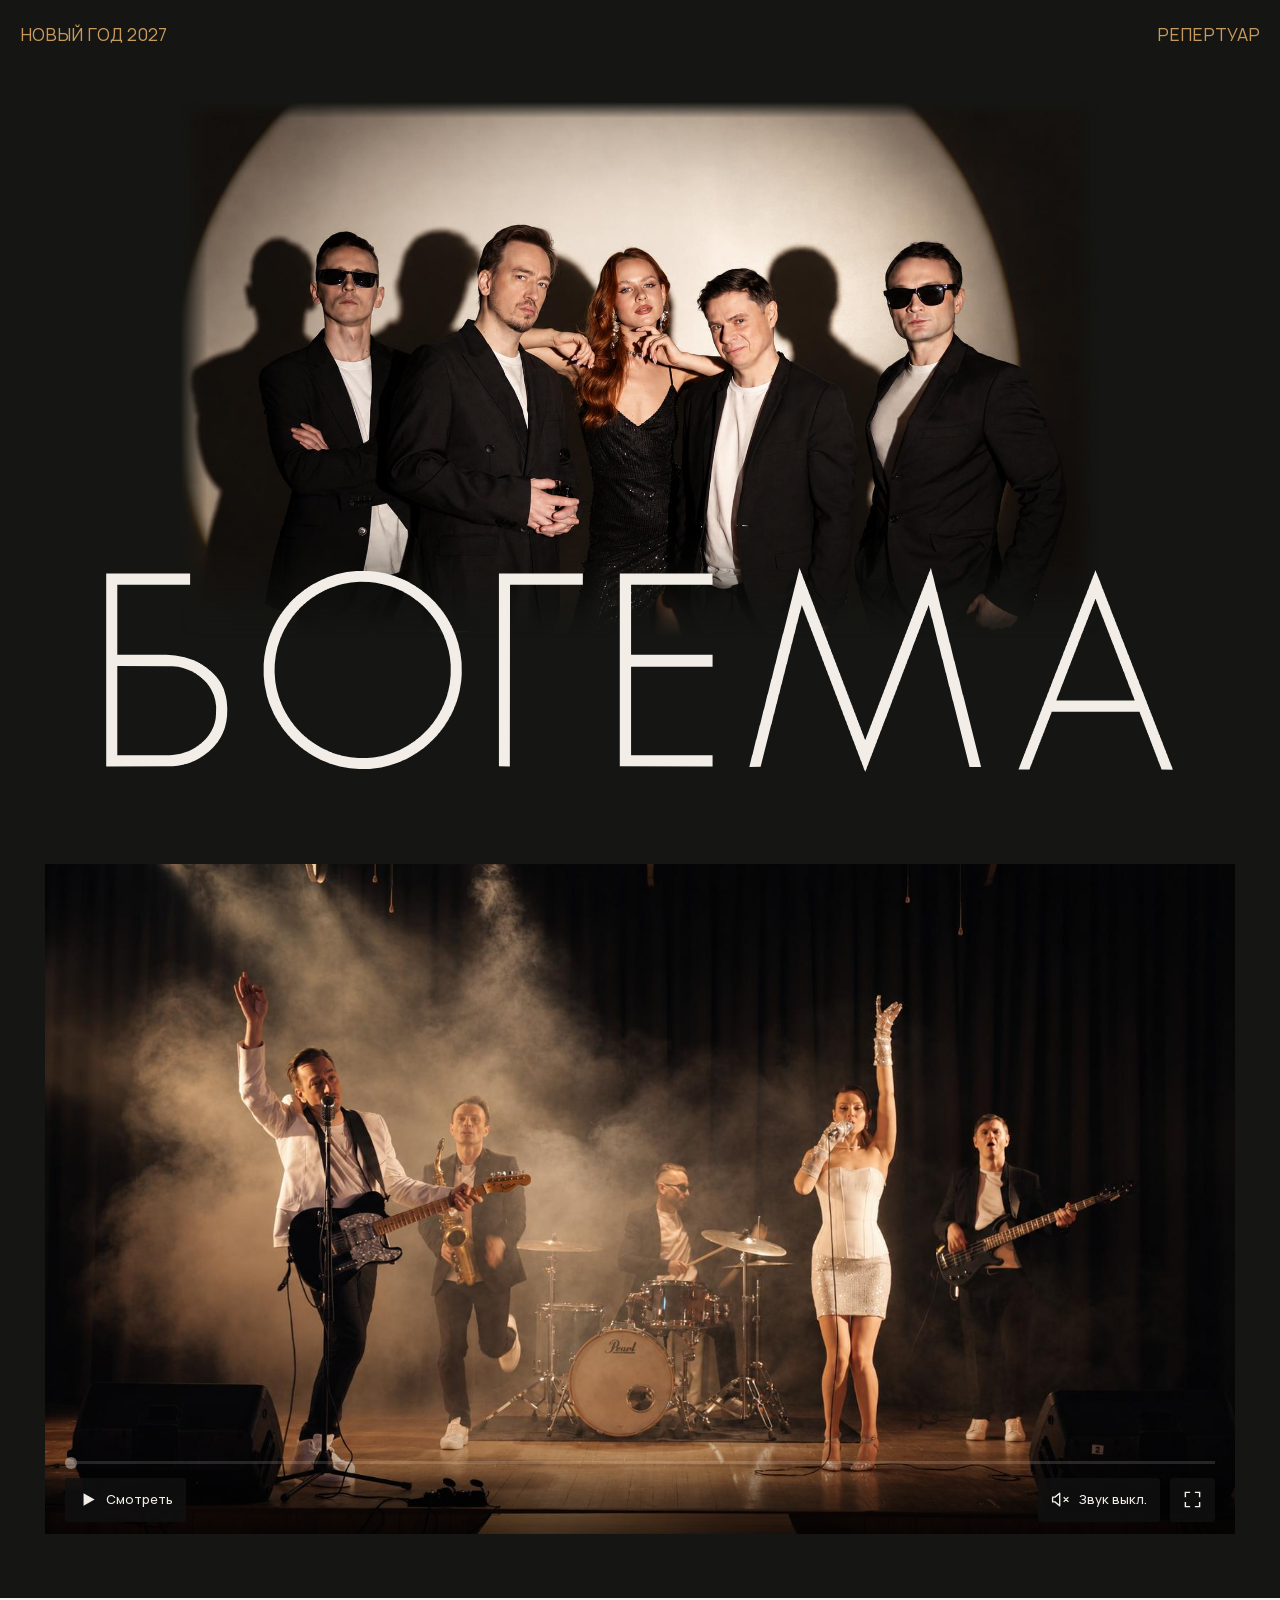
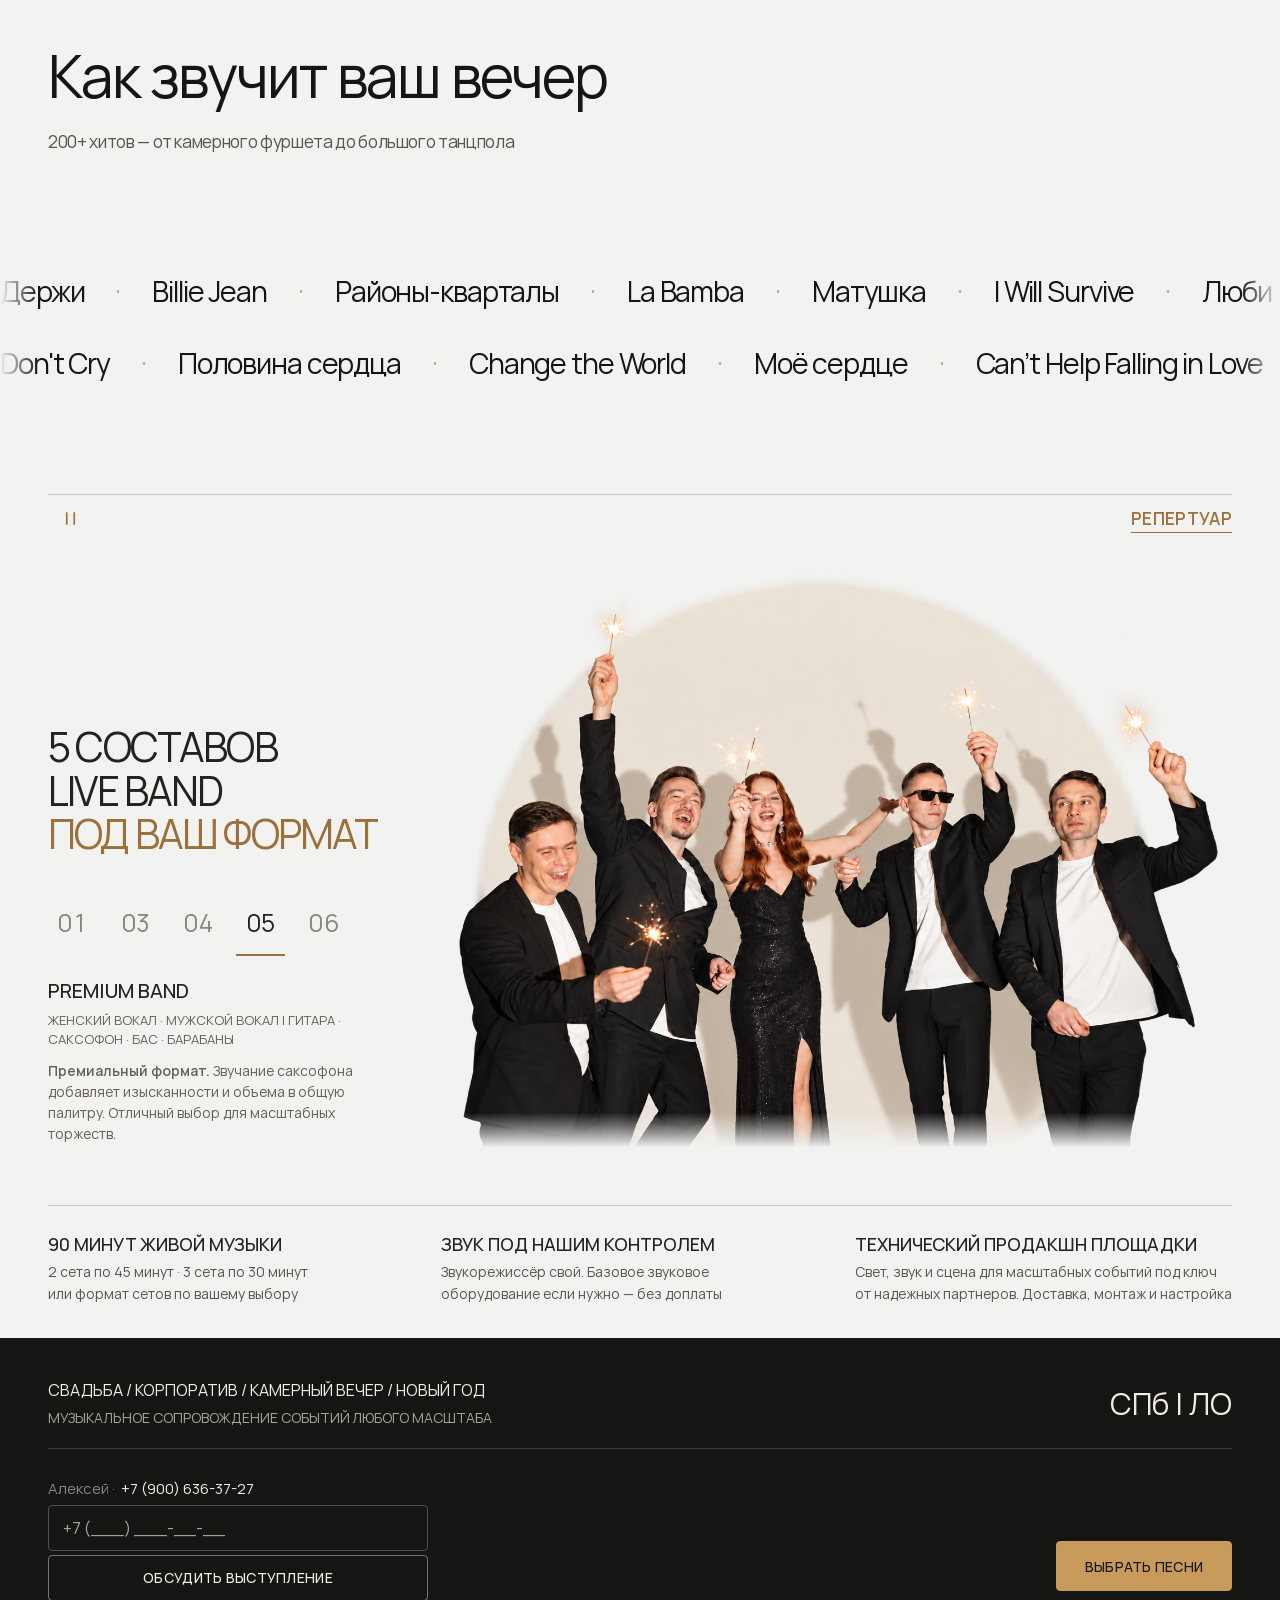
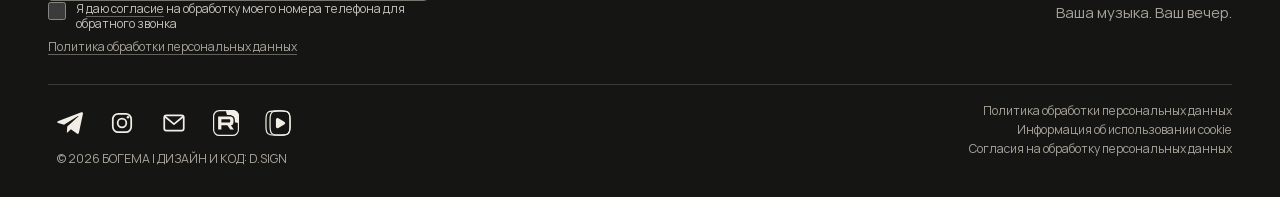
==== commit 03101562: "Update main page social preview with approved Hero cover" ====
--- a/index.html
+++ b/index.html
@@ -13,17 +13,17 @@
   <meta property="og:title" content="Кавер-группа Богема">
   <meta property="og:description" content="Стильный саундтрек к вашему празднику, живой звук, яркий вокал и опытные музыканты">
   <meta property="og:url" content="https://dunshaar.github.io/demo_version_bogem/">
-  <meta property="og:image" content="https://dunshaar.github.io/demo_version_bogem/assets/share-bogema-v1.jpg">
-  <meta property="og:image:secure_url" content="https://dunshaar.github.io/demo_version_bogem/assets/share-bogema-v1.jpg">
+  <meta property="og:image" content="https://dunshaar.github.io/demo_version_bogem/assets/share-bogema-editorial-v2.jpg">
+  <meta property="og:image:secure_url" content="https://dunshaar.github.io/demo_version_bogem/assets/share-bogema-editorial-v2.jpg">
   <meta property="og:image:type" content="image/jpeg">
   <meta property="og:image:width" content="1200">
   <meta property="og:image:height" content="630">
-  <meta property="og:image:alt" content="Пять музыкантов кавер-группы Богема и логотип группы">
+  <meta property="og:image:alt" content="Пять музыкантов группы «Богема» и фирменный логотип на тёмном фоне">
   <meta name="twitter:card" content="summary_large_image">
   <meta name="twitter:title" content="Кавер-группа Богема">
   <meta name="twitter:description" content="Стильный саундтрек к вашему празднику, живой звук, яркий вокал и опытные музыканты">
-  <meta name="twitter:image" content="https://dunshaar.github.io/demo_version_bogem/assets/share-bogema-v1.jpg">
-  <meta name="twitter:image:alt" content="Пять музыкантов кавер-группы Богема и логотип группы">
+  <meta name="twitter:image" content="https://dunshaar.github.io/demo_version_bogem/assets/share-bogema-editorial-v2.jpg">
+  <meta name="twitter:image:alt" content="Пять музыкантов группы «Богема» и фирменный логотип на тёмном фоне">
   <link rel="icon" href="assets/favicon.svg" type="image/svg+xml">
   <link rel="stylesheet" href="assets/fonts/fonts.css"><link rel="stylesheet" href="styles.css?v=20261017-hero-cleanup"><link rel="stylesheet" href="forms.css?v=20261013-framer1">
   <link rel="stylesheet" href="player.css"><link rel="stylesheet" href="motion.css?v=20261013-framer1">
